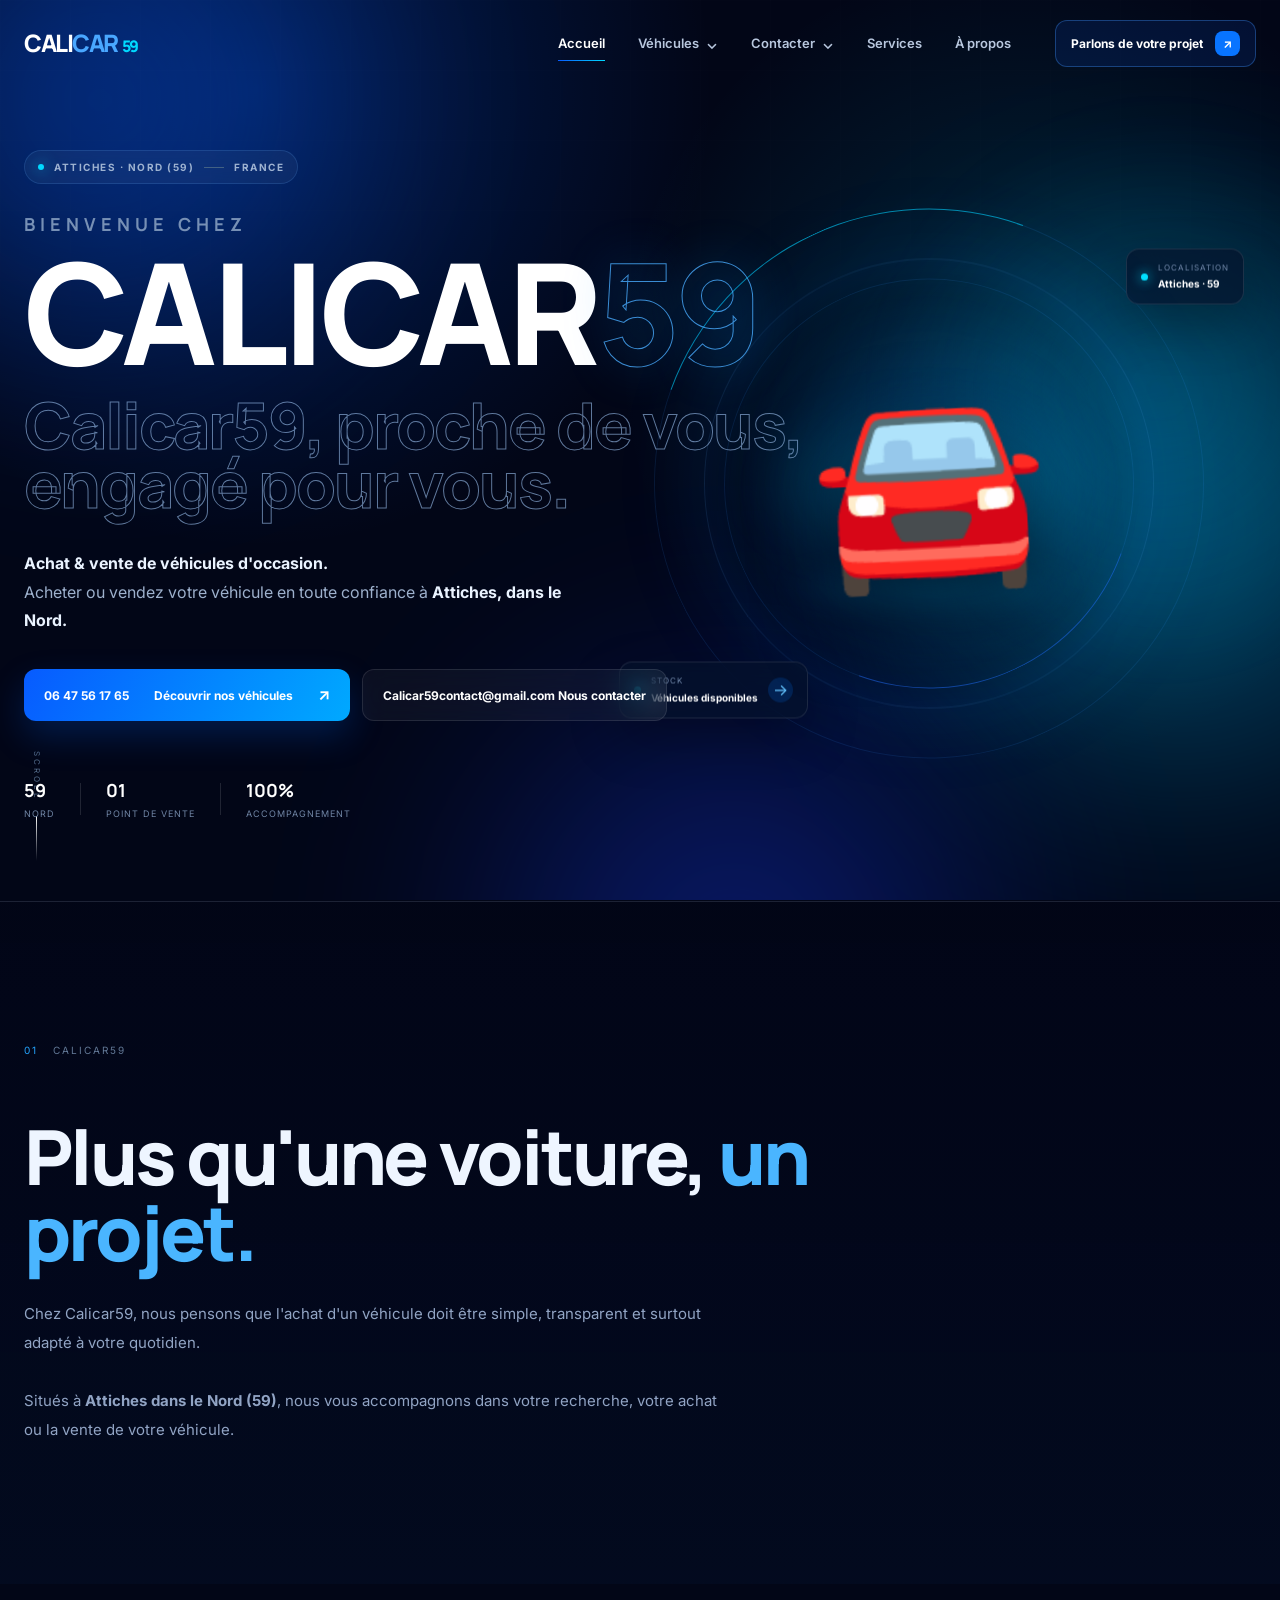
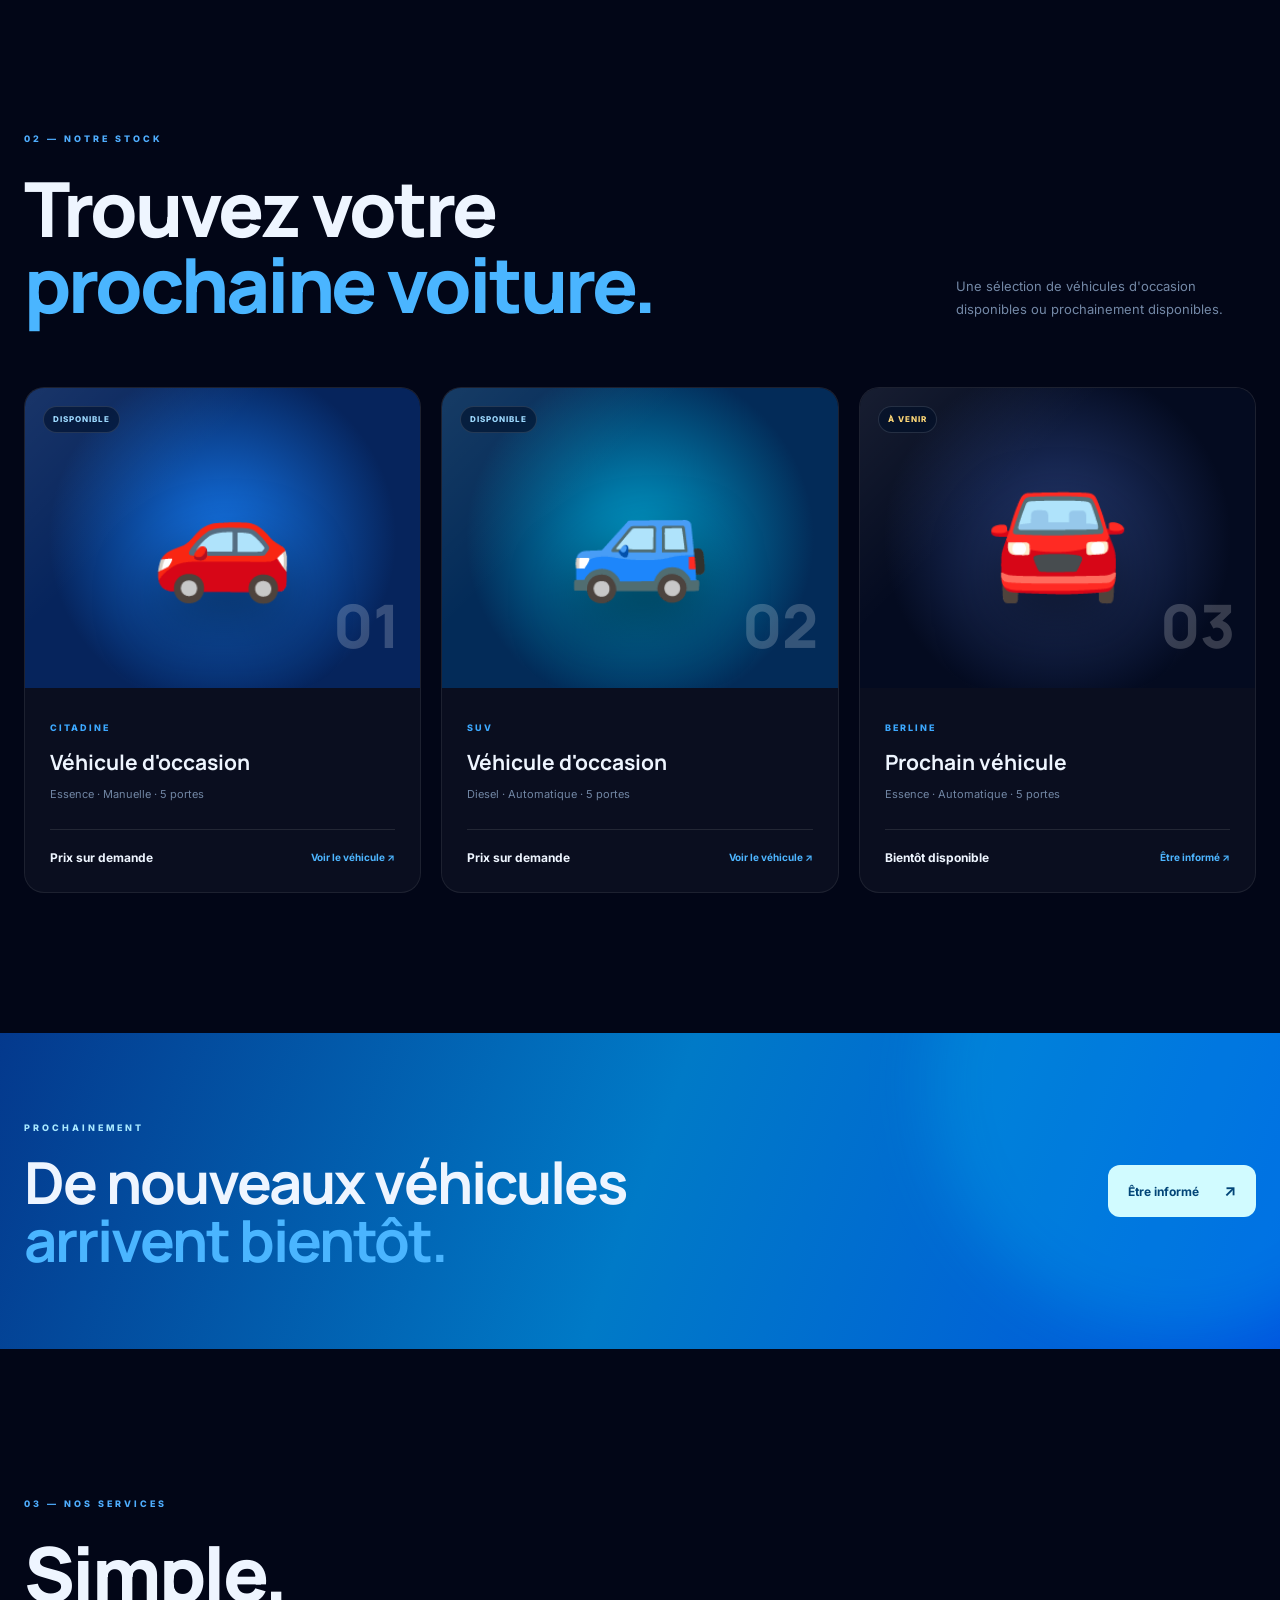
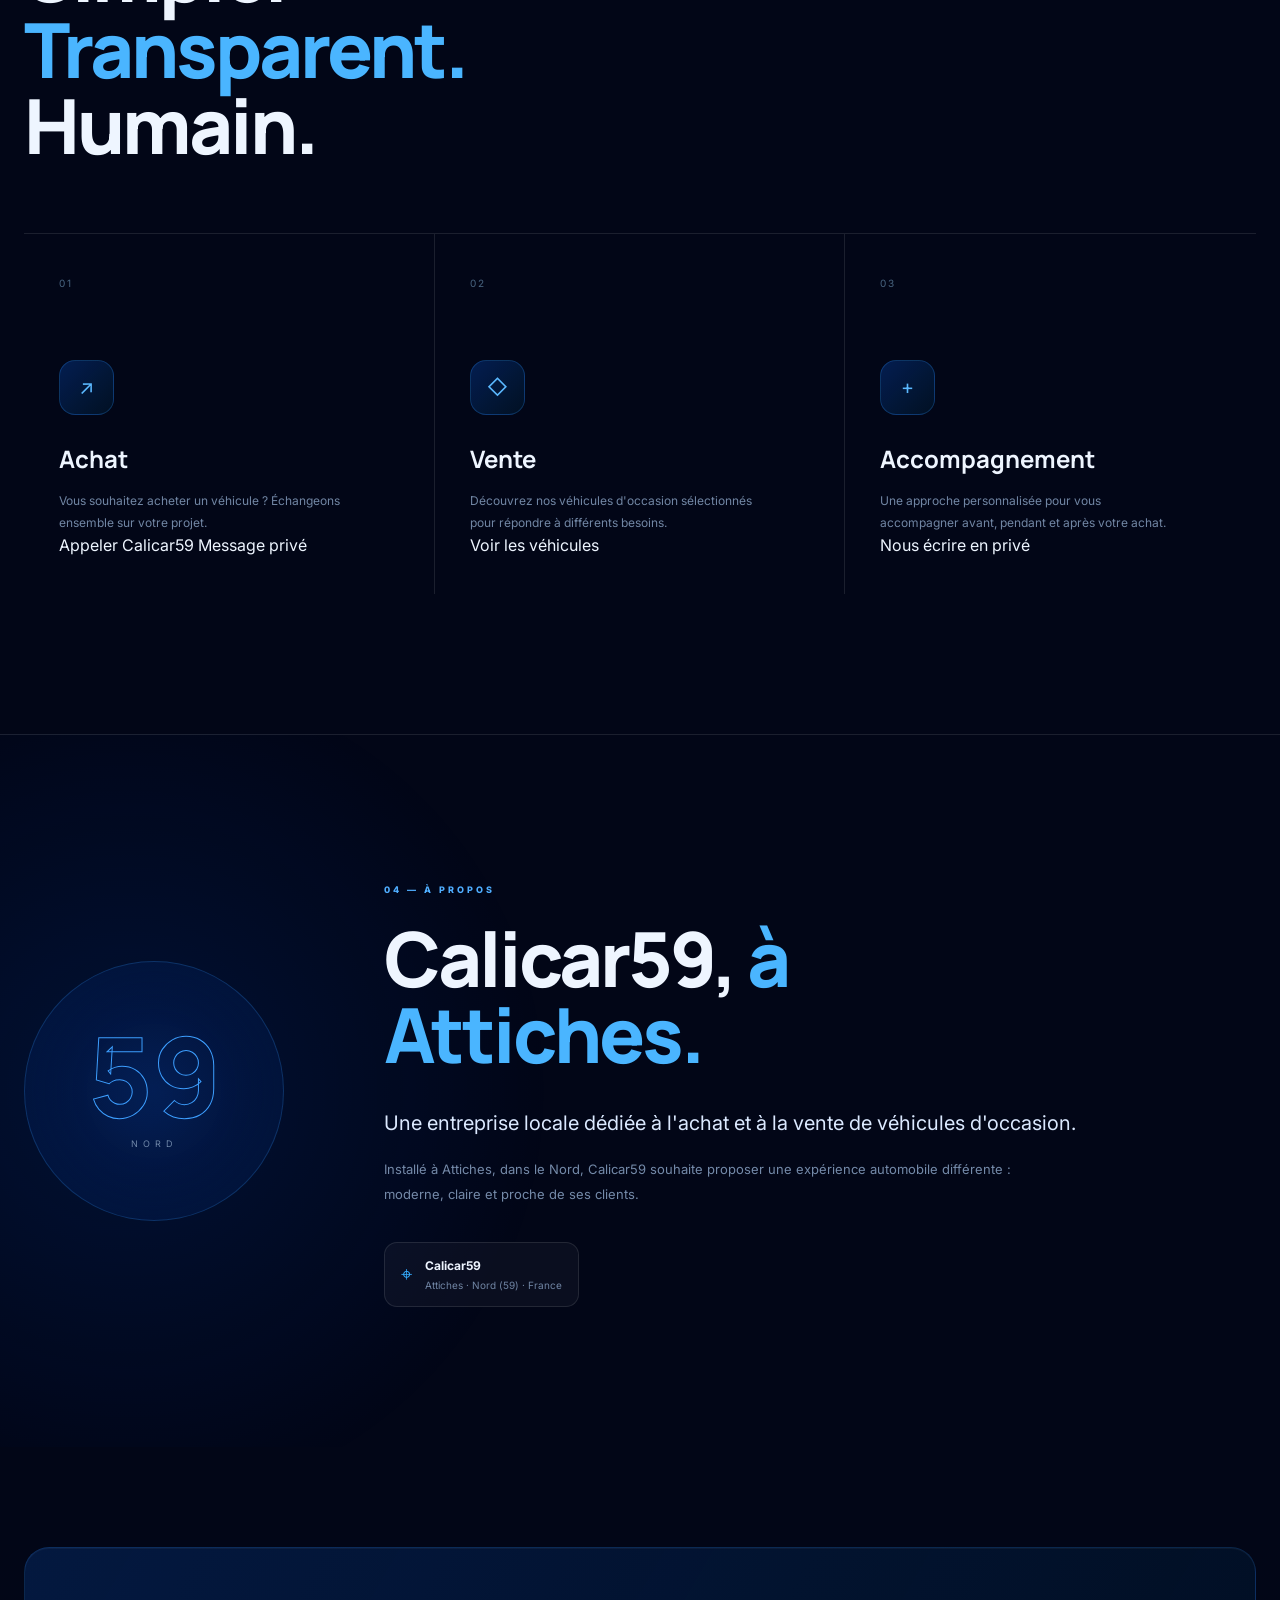
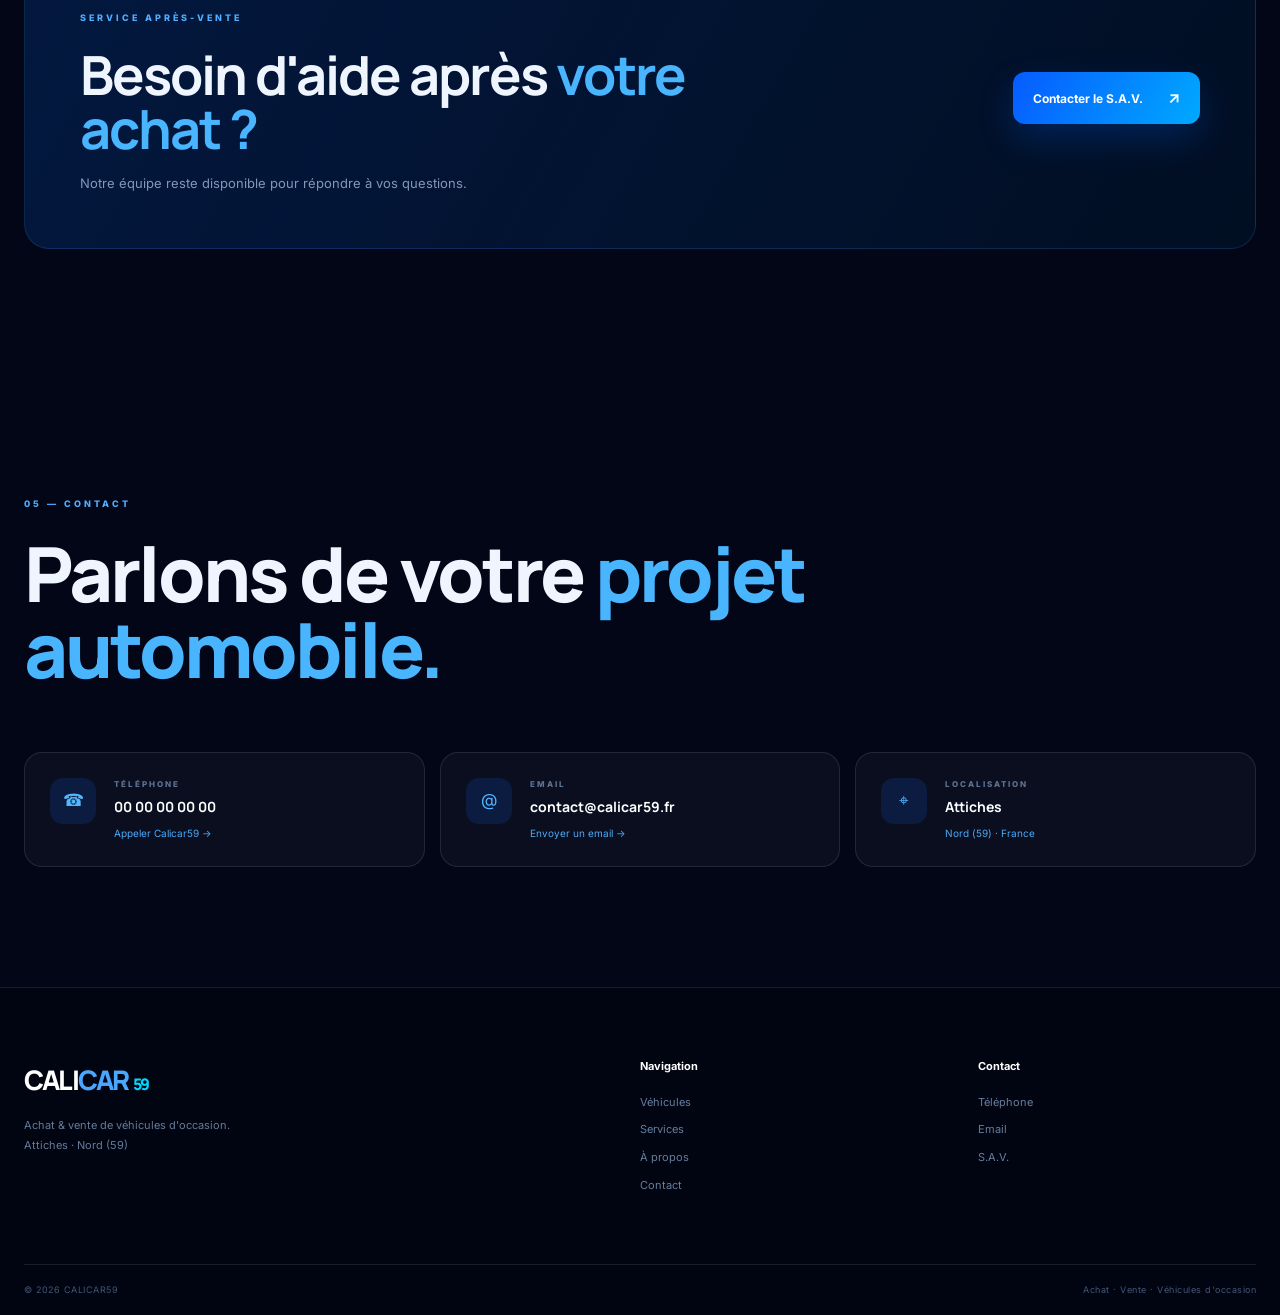
==== index.html @ 4149dd2e "Update index.html" ====
<!DOCTYPE html>
<html lang="fr">
<head>
    <meta charset="UTF-8">
    <meta name="viewport" content="width=device-width, initial-scale=1.0">

    <meta name="description"
          content="Calicar59 à Attiches dans le Nord (59) - Achat et vente de véhicules d'occasion.">

    <title>CALICAR59 — Véhicules d'occasion à Attiches</title>

    <link rel="preconnect" href="https://fonts.googleapis.com">
    <link rel="preconnect" href="https://fonts.gstatic.com" crossorigin>

    <link
        href="https://fonts.googleapis.com/css2?family=Inter:wght@400;500;600;700;800&family=Manrope:wght@500;600;700;800&display=swap"
        rel="stylesheet">

    <link rel="stylesheet" href="style.css">
</head>

<body>

    <!-- ==============================
         BACKGROUND
    =============================== -->

    <div class="background">
        <div class="mesh mesh-1"></div>
        <div class="mesh mesh-2"></div>
        <div class="mesh mesh-3"></div>
        <div class="grid-background"></div>
    </div>


    <!-- ==============================
         NAVIGATION
    =============================== -->

    <header class="navbar">

        <div class="nav-container">

            <a href="#accueil" class="brand">
                <span class="brand-cali">CALI</span><span class="brand-car">CAR</span>
                <span class="brand-59">59</span>
            </a>


            <nav class="nav-menu">

                <a href="#accueil" class="nav-link active">
                    Accueil
                </a>


                <!-- VEHICULES -->

                <div class="nav-dropdown">

                    <button class="nav-link dropdown-trigger">
                        Véhicules
                        <span class="arrow">⌄</span>
                    </button>

                    <div class="dropdown-panel">

                        <a href="#stock">
                            <span class="dropdown-icon">01</span>

                            <div>
                                <strong>Occasion</strong>
                                <small>Notre sélection actuelle</small>
                            </div>
                        </a>

                        <a href="#avenir">
                            <span class="dropdown-icon">02</span>

                            <div>
                                <strong>À venir</strong>
                                <small>Les prochains véhicules</small>
                            </div>
                        </a>

                        <a href="#stock">
                            <span class="dropdown-icon">03</span>

                            <div>
                                <strong>Disponible</strong>
                                <small>Les véhicules prêts à partir</small>
                            </div>
                        </a>

                    </div>

                </div>


                <!-- CONTACT -->

                <div class="nav-dropdown">

                    <button class="nav-link dropdown-trigger">
                        Contacter
                        <span class="arrow">⌄</span>
                    </button>

                    <div class="dropdown-panel contact-panel">

                        <a href="tel:+33000000000">
                            <span class="dropdown-icon">☎</span>

                            <div>
                                <strong>Téléphone</strong>
                                <small>Appelez-nous directement</small>
                            </div>
                        </a>

                        <a href="mailto:contact@calicar59.fr">
                            <span class="dropdown-icon">✉</span>

                            <div>
                                <strong>Mail</strong>
                                <small>Envoyez-nous un message</small>
                            </div>
                        </a>

                        <a href="#sav">
                            <span class="dropdown-icon">+</span>

                            <div>
                                <strong>S.A.V.</strong>
                                <small>Service après-vente</small>
                            </div>
                        </a>

                    </div>

                </div>


                <a href="#services" class="nav-link">
                    Services
                </a>

                <a href="#apropos" class="nav-link">
                    À propos
                </a>

            </nav>


            <a href="#contact" class="nav-cta">
                <span>Parlons de votre projet</span>
                <b>↗</b>
            </a>


            <button class="mobile-menu-button" aria-label="Menu">
                <span></span>
                <span></span>
                <span></span>
            </button>

        </div>

    </header>


    <!-- ==============================
         HERO
    =============================== -->

    <main>

        <section id="accueil" class="hero">

            <div class="hero-content">


                <div class="location-pill">

                    <span class="location-dot"></span>

                    <span>
                        ATTICHES · NORD (59)
                    </span>

                    <span class="pill-line"></span>

                    <span>
                        FRANCE
                    </span>

                </div>


                <h1>

                    <span class="title-small">
                        BIENVENUE CHEZ
                    </span>

                    <span class="title-main">
                        CALICAR<span>59</span>
                    </span>

                    <span class="title-outline">
                        Calicar59, proche de vous, engagé pour vous.
                    </span>

                </h1>


                <p class="hero-description">

                    <strong>Achat & vente de véhicules d'occasion.</strong>

                    <br>

                    Acheter ou vendez votre véhicule en toute confiance à
                 <strong>Attiches, dans le Nord.</strong>

                </p>


                <div class="hero-actions">

                    <a href="tel:+33647561765" class="button button-primary">
                             06 47 56 17 65
                        <span>
                            Découvrir nos véhicules
                        </span>

                        <b>↗</b>

                    </a>


                    <a href="mailto:Calicar59contact@gmail.com" class="button button-glass">
                              Calicar59contact@gmail.com
                        Nous contacter

                    </a>

                </div>


                <div class="hero-stats">

                    <div class="stat">
                        <strong>59</strong>
                        <span>Nord</span>
                    </div>

                    <div class="stat-separator"></div>

                    <div class="stat">
                        <strong>01</strong>
                        <span>Point de vente</span>
                    </div>

                    <div class="stat-separator"></div>

                    <div class="stat">
                        <strong>100%</strong>
                        <span>Accompagnement</span>
                    </div>

                </div>

            </div>


            <!-- CARTE 3D HERO -->

            <div class="hero-visual">

                <div class="orbit orbit-one"></div>
                <div class="orbit orbit-two"></div>


                <div class="floating-card card-top">

                    <span class="mini-dot"></span>

                    <div>
                        <small>LOCALISATION</small>
                        <strong>Attiches · 59</strong>
                    </div>

                </div>


                <div class="car-display">

                    <div class="car-light"></div>

                    <div class="car-symbol">
                        🚘
                    </div>

                    <div class="car-reflection"></div>

                </div>


                <div class="floating-card card-bottom">

                    <div class="live-indicator"></div>

                    <div>
                        <small>STOCK</small>
                        <strong>Véhicules disponibles</strong>
                    </div>

                    <span class="arrow-circle">→</span>

                </div>

            </div>


            <div class="scroll-indicator">

                <span>SCROLL</span>

                <div class="scroll-line"></div>

            </div>

        </section>


        <!-- ==============================
             INTRO
        =============================== -->

        <section class="intro-section">

            <div class="section-container">

                <div class="intro-label">
                    <span>01</span>
                    <span>CALICAR59</span>
                </div>


                <div class="intro-content">

                    <h2>
                        Plus qu'une voiture,
                        <span>un projet.</span>
                    </h2>

                    <p>
                        Chez Calicar59, nous pensons que l'achat d'un véhicule
                        doit être simple, transparent et surtout adapté à
                        votre quotidien.
                    </p>

                    <p>
                        Situés à <strong>Attiches dans le Nord (59)</strong>,
                        nous vous accompagnons dans votre recherche,
                        votre achat ou la vente de votre véhicule.
                    </p>

                </div>

            </div>

        </section>


        <!-- ==============================
             STOCK
        =============================== -->

        <section id="stock" class="stock-section">

            <div class="section-container">


                <div class="section-heading">

                    <div>

                        <span class="eyebrow">
                            02 — NOTRE STOCK
                        </span>

                        <h2>
                            Trouvez votre
                            <span>prochaine voiture.</span>
                        </h2>

                    </div>


                    <p>
                        Une sélection de véhicules d'occasion
                        disponibles ou prochainement disponibles.
                    </p>

                </div>


                <div class="stock-grid">


                    <!-- VEHICULE 1 -->

                    <article class="vehicle-card">

                        <div class="vehicle-picture picture-blue">

                            <span class="vehicle-status">
                                DISPONIBLE
                            </span>

                            <div class="fake-car">
                                🚗
                            </div>

                            <span class="vehicle-number">
                                01
                            </span>

                        </div>


                        <div class="vehicle-info">

                            <span class="vehicle-type">
                                CITADINE
                            </span>

                            <h3>
                                Véhicule d'occasion
                            </h3>

                            <p>
                                Essence · Manuelle · 5 portes
                            </p>


                            <div class="vehicle-footer">

                                <strong>
                                    Prix sur demande
                                </strong>

                                <a href="#contact">
                                    Voir le véhicule
                                    <span>↗</span>
                                </a>

                            </div>

                        </div>

                    </article>


                    <!-- VEHICULE 2 -->

                    <article class="vehicle-card featured">

                        <div class="vehicle-picture picture-cyan">

                            <span class="vehicle-status">
                                DISPONIBLE
                            </span>

                            <div class="fake-car">
                                🚙
                            </div>

                            <span class="vehicle-number">
                                02
                            </span>

                        </div>


                        <div class="vehicle-info">

                            <span class="vehicle-type">
                                SUV
                            </span>

                            <h3>
                                Véhicule d'occasion
                            </h3>

                            <p>
                                Diesel · Automatique · 5 portes
                            </p>


                            <div class="vehicle-footer">

                                <strong>
                                    Prix sur demande
                                </strong>

                                <a href="#contact">
                                    Voir le véhicule
                                    <span>↗</span>
                                </a>

                            </div>

                        </div>

                    </article>


                    <!-- VEHICULE 3 -->

                    <article class="vehicle-card">

                        <div class="vehicle-picture picture-dark">

                            <span class="vehicle-status coming">
                                À VENIR
                            </span>

                            <div class="fake-car">
                                🚘
                            </div>

                            <span class="vehicle-number">
                                03
                            </span>

                        </div>


                        <div class="vehicle-info">

                            <span class="vehicle-type">
                                BERLINE
                            </span>

                            <h3>
                                Prochain véhicule
                            </h3>

                            <p>
                                Essence · Automatique · 5 portes
                            </p>


                            <div class="vehicle-footer">

                                <strong>
                                    Bientôt disponible
                                </strong>

                                <a href="#contact">
                                    Être informé
                                    <span>↗</span>
                                </a>

                            </div>

                        </div>

                    </article>

                </div>

            </div>

        </section>


        <!-- ==============================
             BANDEAU
        =============================== -->

        <section id="avenir" class="future-section">

            <div class="future-glow"></div>

            <div class="section-container future-content">

                <div>

                    <span class="eyebrow">
                        PROCHAINEMENT
                    </span>

                    <h2>
                        De nouveaux véhicules
                        <span>arrivent bientôt.</span>
                    </h2>

                </div>

                <a href="#contact" class="button button-white">
                    Être informé
                    <b>↗</b>
                </a>

            </div>

        </section>


        <!-- ==============================
             SERVICES
        =============================== -->

        <section id="services" class="services-section">

            <div class="section-container">

                <div class="section-heading">

                    <div>

                        <span class="eyebrow">
                            03 — NOS SERVICES
                        </span>

                        <h2>
                            Simple.
                            <span>Transparent.</span>
                            Humain.
                        </h2>

                    </div>

                </div>


                <div class="services-grid">

    <article class="service">
        <span class="service-number">01</span>
        <div class="service-icon">↗</div>
        <h3>Achat</h3>
        <p>
            Vous souhaitez acheter un véhicule ?
            Échangeons ensemble sur votre projet.
        </p>

        <div class="service-actions">
            <a class="service-button" href="tel:+33647561765">
                Appeler Calicar59
            </a>
            <a class="service-button service-button-secondary"
               href="#messagerie">
                Message privé
            </a>
        </div>
    </article>

    <article class="service">
        <span class="service-number">02</span>
        <div class="service-icon">◇</div>
        <h3>Vente</h3>
        <p>
            Découvrez nos véhicules d'occasion sélectionnés
            pour répondre à différents besoins.
        </p>

        <div class="service-actions">
            <a class="service-button" href="#stock">
                Voir les véhicules
            </a>
        </div>
    </article>

    <article class="service">
        <span class="service-number">03</span>
        <div class="service-icon">+</div>
        <h3>Accompagnement</h3>
        <p>
            Une approche personnalisée pour vous accompagner
            avant, pendant et après votre achat.
        </p>

        <div class="service-actions">
            <a class="service-button" href="#messagerie">
                Nous écrire en privé
            </a>
        </div>
    </article>

</div>

            </div>

        </section>


        <!-- ==============================
             A PROPOS
        =============================== -->

        <section id="apropos" class="about-section">

            <div class="section-container about-grid">

                <div class="about-number">

                    <span>59</span>

                    <small>
                        NORD
                    </small>

                </div>


                <div class="about-content">

                    <span class="eyebrow">
                        04 — À PROPOS
                    </span>

                    <h2>
                        Calicar59,
                        <span>à Attiches.</span>
                    </h2>

                    <p class="large-text">
                        Une entreprise locale dédiée à l'achat et à la vente
                        de véhicules d'occasion.
                    </p>

                    <p>
                        Installé à Attiches, dans le Nord, Calicar59 souhaite
                        proposer une expérience automobile différente :
                        moderne, claire et proche de ses clients.
                    </p>

                    <div class="location-box">

                        <span>⌖</span>

                        <div>
                            <strong>Calicar59</strong>
                            <small>Attiches · Nord (59) · France</small>
                        </div>

                    </div>

                </div>

            </div>

        </section>


        <!-- ==============================
             SAV
        =============================== -->

        <section id="sav" class="sav-section">

            <div class="section-container sav-box">

                <div>

                    <span class="eyebrow">
                        SERVICE APRÈS-VENTE
                    </span>

                    <h2>
                        Besoin d'aide après
                        <span>votre achat ?</span>
                    </h2>

                    <p>
                        Notre équipe reste disponible pour répondre
                        à vos questions.
                    </p>

                </div>

                <a href="#contact" class="button button-primary">
                    Contacter le S.A.V.
                    <b>↗</b>
                </a>

            </div>

        </section>


        <!-- ==============================
             CONTACT
        =============================== -->

        <section id="contact" class="contact-section">

            <div class="section-container">

                <div class="contact-heading">

                    <span class="eyebrow">
                        05 — CONTACT
                    </span>

                    <h2>
                        Parlons de votre
                        <span>projet automobile.</span>
                    </h2>

                </div>


                <div class="contact-grid">


                    <a href="tel:+33000000000" class="contact-item">

                        <span class="contact-icon">
                            ☎
                        </span>

                        <div>

                            <small>
                                TÉLÉPHONE
                            </small>

                            <strong>
                                00 00 00 00 00
                            </strong>

                            <span>
                                Appeler Calicar59 →
                            </span>

                        </div>

                    </a>


                    <a href="mailto:contact@calicar59.fr" class="contact-item">

                        <span class="contact-icon">
                            @
                        </span>

                        <div>

                            <small>
                                EMAIL
                            </small>

                            <strong>
                                contact@calicar59.fr
                            </strong>

                            <span>
                                Envoyer un email →
                            </span>

                        </div>

                    </a>


                    <div class="contact-item">

                        <span class="contact-icon">
                            ⌖
                        </span>

                        <div>

                            <small>
                                LOCALISATION
                            </small>

                            <strong>
                                Attiches
                            </strong>

                            <span>
                                Nord (59) · France
                            </span>

                        </div>

                    </div>

                </div>

            </div>

        </section>

    </main>


    <!-- ==============================
         FOOTER
    =============================== -->

    <footer class="footer">

        <div class="section-container footer-top">

            <div>

                <a href="#accueil" class="brand footer-brand">
                    <span class="brand-cali">CALI</span><span class="brand-car">CAR</span>
                    <span class="brand-59">59</span>
                </a>

                <p>
                    Achat & vente de véhicules d'occasion.
                    <br>
                    Attiches · Nord (59)
                </p>

            </div>


            <div class="footer-links">

                <strong>
                    Navigation
                </strong>

                <a href="#stock">Véhicules</a>
                <a href="#services">Services</a>
                <a href="#apropos">À propos</a>
                <a href="#contact">Contact</a>

            </div>


            <div class="footer-links">

                <strong>
                    Contact
                </strong>

                <a href="tel:+33000000000">Téléphone</a>
                <a href="mailto:contact@calicar59.fr">Email</a>
                <a href="#sav">S.A.V.</a>

            </div>

        </div>


        <div class="section-container footer-bottom">

            <span>
                © 2026 CALICAR59
            </span>

            <span>
                Achat · Vente · Véhicules d'occasion
            </span>

        </div>

    </footer>


    <script>

        /* ==============================
           NAVBAR AU SCROLL
        =============================== */

        const navbar = document.querySelector(".navbar");

        window.addEventListener("scroll", () => {

            if (window.scrollY > 40) {
                navbar.classList.add("scrolled");
            } else {
                navbar.classList.remove("scrolled");
            }

        });


        /* ==============================
           APPARITION AU SCROLL
        =============================== */

        const observer = new IntersectionObserver(
            (entries) => {

                entries.forEach(entry => {

                    if (entry.isIntersecting) {
                        entry.target.classList.add("visible");
                    }

                });

            },
            {
                threshold: 0.12
            }
        );


        document
            .querySelectorAll(".vehicle-card, .service, .intro-content, .about-content, .contact-item")
            .forEach(element => {

                element.classList.add("reveal");

                observer.observe(element);

            });


        /* ==============================
           PARALLAXE SOURIS
        =============================== */

        const hero = document.querySelector(".hero");
        const carDisplay = document.querySelector(".car-display");

        hero.addEventListener("mousemove", (event) => {

            const x = (window.innerWidth / 2 - event.clientX) / 40;
            const y = (window.innerHeight / 2 - event.clientY) / 40;

            carDisplay.style.transform =
                `translate(${x}px, ${y}px) rotateX(${y / 2}deg) rotateY(${-x / 2}deg)`;

        });


        hero.addEventListener("mouseleave", () => {

            carDisplay.style.transform =
                "translate(0, 0) rotateX(0) rotateY(0)";

        });


        /* ==============================
           MENU MOBILE
        =============================== */

        const mobileButton =
            document.querySelector(".mobile-menu-button");

        const navMenu =
            document.querySelector(".nav-menu");

        mobileButton.addEventListener("click", () => {

            navMenu.classList.toggle("mobile-open");
            mobileButton.classList.toggle("open");

        });


        /* ==============================
           FERMER LE MENU MOBILE
        =============================== */

        document.querySelectorAll(".nav-link").forEach(link => {

            link.addEventListener("click", () => {

                if (window.innerWidth <= 900) {
                    navMenu.classList.remove("mobile-open");
                    mobileButton.classList.remove("open");
                }

            });

        });

    </script>

</body>
</html>
---- style.css ----
/* =========================================================
   CALICAR59 — DESIGN 2026
   Bleu nuit / bleu électrique / cyan
========================================================= */


/* =========================================================
   VARIABLES
========================================================= */

:root {

    --blue-dark: #020617;
    --blue-deep: #03112e;
    --blue: #075bff;
    --blue-light: #1683ff;
    --cyan: #00d9ff;

    --white: #ffffff;
    --white-soft: #e8f1ff;

    --text: #eef5ff;
    --text-muted: #91a4c4;

    --border: rgba(255, 255, 255, 0.10);
    --glass: rgba(255, 255, 255, 0.055);

    --radius: 24px;
    --radius-small: 14px;

    --container: 1240px;

    --transition: 0.35s cubic-bezier(.2,.8,.2,1);
}


/* =========================================================
   RESET
========================================================= */

* {
    margin: 0;
    padding: 0;
    box-sizing: border-box;
}

html {
    scroll-behavior: smooth;
}

body {

    font-family: "Inter", sans-serif;

    background: var(--blue-dark);

    color: var(--text);

    overflow-x: hidden;

    line-height: 1.6;
}

a {
    color: inherit;
    text-decoration: none;
}

button {
    font-family: inherit;
}


/* =========================================================
   BACKGROUND
========================================================= */

.background {

    position: fixed;

    inset: 0;

    z-index: -10;

    overflow: hidden;

    background:

        radial-gradient(
            circle at 20% 10%,
            rgba(0, 94, 255, 0.25),
            transparent 35%
        ),

        radial-gradient(
            circle at 80% 40%,
            rgba(0, 217, 255, 0.14),
            transparent 35%
        ),

        #020617;
}


.mesh {

    position: absolute;

    width: 700px;
    height: 700px;

    border-radius: 50%;

    filter: blur(100px);

    opacity: 0.45;

    animation:
        meshMove 15s infinite alternate ease-in-out;
}


.mesh-1 {

    top: -250px;
    left: -250px;

    background:
        radial-gradient(
            circle,
            #075bff 0%,
            transparent 70%
        );
}


.mesh-2 {

    right: -250px;
    top: 20%;

    background:
        radial-gradient(
            circle,
            #00bfff 0%,
            transparent 70%
        );

    animation-delay: -5s;
}


.mesh-3 {

    bottom: -400px;
    left: 30%;

    background:
        radial-gradient(
            circle,
            #153eff 0%,
            transparent 70%
        );

    animation-delay: -9s;
}


@keyframes meshMove {

    0% {
        transform: translate(0, 0) scale(1);
    }

    50% {
        transform: translate(120px, -80px) scale(1.15);
    }

    100% {
        transform: translate(-80px, 100px) scale(.95);
    }
}


.grid-background {

    position: absolute;

    inset: 0;

    opacity: .17;

    background-image:

        linear-gradient(
            rgba(255,255,255,.04) 1px,
            transparent 1px
        ),

        linear-gradient(
            90deg,
            rgba(255,255,255,.04) 1px,
            transparent 1px
        );

    background-size: 70px 70px;

    mask-image:
        linear-gradient(
            to bottom,
            black,
            transparent 80%
        );
}


/* =========================================================
   CONTAINER
========================================================= */

.section-container,
.nav-container {

    width: min(
        calc(100% - 48px),
        var(--container)
    );

    margin: auto;
}


/* =========================================================
   NAVBAR
========================================================= */

.navbar {

    position: fixed;

    top: 0;
    left: 0;

    width: 100%;

    z-index: 1000;

    padding: 20px 0;

    transition: var(--transition);
}


.navbar.scrolled {

    padding: 12px 0;

    background: rgba(2, 6, 23, .75);

    backdrop-filter: blur(25px);

    border-bottom: 1px solid var(--border);
}


.nav-container {

    display: flex;

    align-items: center;

    justify-content: space-between;

    gap: 30px;
}


/* LOGO */

.brand {

    display: flex;

    align-items: baseline;

    font-family: "Manrope", sans-serif;

    font-size: 24px;

    font-weight: 800;

    letter-spacing: -1.5px;

    white-space: nowrap;
}


.brand-cali {
    color: white;
}

.brand-car {
    color: #49a7ff;
}

.brand-59 {

    margin-left: 4px;

    color: var(--cyan);

    font-size: 16px;
}


/* NAV */

.nav-menu {

    display: flex;

    align-items: center;

    gap: 5px;

    margin-left: auto;
}


.nav-link {

    position: relative;

    display: flex;

    align-items: center;

    gap: 7px;

    padding: 10px 14px;

    border: 0;

    background: transparent;

    color: #b8c7de;

    font-size: 13px;

    font-weight: 600;

    cursor: pointer;

    transition: var(--transition);
}


.nav-link:hover,
.nav-link.active {

    color: white;
}


.nav-link::after {

    content: "";

    position: absolute;

    left: 14px;
    right: 14px;

    bottom: 3px;

    height: 1px;

    background: linear-gradient(
        90deg,
        var(--blue),
        var(--cyan)
    );

    transform: scaleX(0);

    transform-origin: left;

    transition: var(--transition);
}


.nav-link:hover::after,
.nav-link.active::after {

    transform: scaleX(1);
}


.arrow {

    font-size: 15px;

    transition: transform var(--transition);
}


.nav-dropdown:hover .arrow {
    transform: rotate(180deg);
}


/* =========================================================
   DROPDOWN
========================================================= */

.nav-dropdown {

    position: relative;
}


.dropdown-panel {

    position: absolute;

    top: calc(100% + 18px);

    left: 0;

    width: 280px;

    padding: 10px;

    border: 1px solid var(--border);

    border-radius: 18px;

    background:
        linear-gradient(
            145deg,
            rgba(12, 35, 77, .95),
            rgba(2, 10, 27, .97)
        );

    box-shadow:
        0 25px 70px rgba(0,0,0,.45),
        inset 0 1px rgba(255,255,255,.06);

    backdrop-filter: blur(25px);

    opacity: 0;

    visibility: hidden;

    transform:
        translateY(10px)
        scale(.97);

    transform-origin: top left;

    transition: var(--transition);
}


.nav-dropdown:hover .dropdown-panel {

    opacity: 1;

    visibility: visible;

    transform:
        translateY(0)
        scale(1);
}


.dropdown-panel::before {

    content: "";

    position: absolute;

    top: -5px;
    left: 25px;

    width: 10px;
    height: 10px;

    background: #0b234d;

    border-left: 1px solid var(--border);
    border-top: 1px solid var(--border);

    transform: rotate(45deg);
}


.dropdown-panel a {

    display: flex;

    align-items: center;

    gap: 13px;

    padding: 13px;

    border-radius: 12px;

    transition: var(--transition);
}


.dropdown-panel a:hover {

    background: rgba(30, 116, 255, .12);

    transform: translateX(5px);
}


.dropdown-icon {

    display: grid;

    place-items: center;

    width: 38px;
    height: 38px;

    border-radius: 11px;

    background:
        linear-gradient(
            135deg,
            rgba(30,120,255,.22),
            rgba(0,217,255,.08)
        );

    color: #61b2ff;

    font-size: 11px;

    font-weight: 700;
}


.dropdown-panel strong {

    display: block;

    font-size: 13px;
}


.dropdown-panel small {

    display: block;

    margin-top: 2px;

    color: var(--text-muted);

    font-size: 11px;
}


/* =========================================================
   NAV CTA
========================================================= */

.nav-cta {

    display: flex;

    align-items: center;

    gap: 12px;

    padding: 10px 15px;

    border: 1px solid rgba(65,150,255,.35);

    border-radius: 12px;

    background:
        rgba(18,92,255,.12);

    color: white;

    font-size: 12px;

    font-weight: 700;

    transition: var(--transition);
}


.nav-cta b {

    display: grid;

    place-items: center;

    width: 25px;
    height: 25px;

    border-radius: 8px;

    background: #0874ff;
}


.nav-cta:hover {

    border-color: var(--cyan);

    transform: translateY(-2px);

    box-shadow:
        0 10px 30px rgba(0,105,255,.25);
}


/* =========================================================
   HERO
========================================================= */

.hero {

    position: relative;

    min-height: 100vh;

    display: flex;

    align-items: center;

    padding:
        150px 0
        80px;

    overflow: hidden;
}


.hero::before {

    content: "";

    position: absolute;

    width: 600px;
    height: 600px;

    right: -180px;
    top: 10%;

    border-radius: 50%;

    background:
        radial-gradient(
            circle,
            rgba(0, 198, 255, .13),
            transparent 65%
        );

    filter: blur(30px);
}


.hero-content {

    width: min(
        calc(100% - 48px),
        var(--container)
    );

    margin: auto;

    position: relative;

    z-index: 2;
}


.location-pill {

    display: inline-flex;

    align-items: center;

    gap: 10px;

    padding: 8px 13px;

    border: 1px solid rgba(100,180,255,.17);

    border-radius: 100px;

    background: rgba(255,255,255,.045);

    backdrop-filter: blur(15px);

    color: #9eb3d1;

    font-size: 10px;

    font-weight: 700;

    letter-spacing: 1.5px;
}


.location-dot {

    width: 6px;
    height: 6px;

    border-radius: 50%;

    background: #00d9ff;

    box-shadow:
        0 0 15px #00d9ff;
}


.pill-line {

    width: 20px;
    height: 1px;

    background: #426184;
}


.hero h1 {

    margin-top: 32px;

    max-width: 850px;

    font-family: "Manrope", sans-serif;

    line-height: .93;

    letter-spacing: -5px;
}


.title-small {

    display: block;

    margin-bottom: 13px;

    color: #7790b5;

    font-size: clamp(13px, 2vw, 18px);

    font-weight: 700;

    letter-spacing: 5px;
}


.title-main {

    display: block;

    color: white;

    font-size: clamp(70px, 11vw, 145px);

    font-weight: 800;
}


.title-main span {

    color: transparent;

    -webkit-text-stroke:
        1px rgba(72,173,255,.8);

    text-shadow:
        0 0 50px rgba(0,143,255,.2);
}


.title-outline {

    display: block;

    margin-top: 18px;

    color: transparent;

    -webkit-text-stroke:
        1px rgba(146,181,226,.65);

    font-size: clamp(28px, 5vw, 65px);

    font-weight: 800;

    letter-spacing: -2px;
}


.hero-description {

    max-width: 580px;

    margin-top: 35px;

    color: #9db0cc;

    font-size: 16px;

    line-height: 1.8;
}


.hero-description strong {
    color: #eaf3ff;
}


.hero-actions {

    display: flex;

    gap: 12px;

    margin-top: 34px;
}


/* BUTTONS */

.button {

    display: inline-flex;

    align-items: center;

    justify-content: center;

    gap: 25px;

    min-height: 52px;

    padding: 0 20px;

    border-radius: 12px;

    font-size: 12px;

    font-weight: 700;

    transition: var(--transition);
}


.button b {

    font-size: 16px;
}


.button-primary {

    color: white;

    background:
        linear-gradient(
            120deg,
            #075bff,
            #00a9ff
        );

    box-shadow:
        0 15px 35px rgba(0,100,255,.22);
}


.button-primary:hover {

    transform: translateY(-3px);

    box-shadow:
        0 20px 45px rgba(0,130,255,.35);
}


.button-glass {

    border: 1px solid var(--border);

    background: rgba(255,255,255,.045);

    color: white;

    backdrop-filter: blur(15px);
}


.button-glass:hover {

    background: rgba(255,255,255,.09);

    transform: translateY(-3px);
}


.button-white {

    background: white;

    color: #03215a;
}


.button-white:hover {

    transform: translateY(-3px);

    box-shadow:
        0 15px 40px rgba(255,255,255,.15);
}


/* =========================================================
   HERO STATS
========================================================= */

.hero-stats {

    display: flex;

    align-items: center;

    gap: 25px;

    margin-top: 55px;
}


.stat {

    display: flex;

    flex-direction: column;
}


.stat strong {

    color: white;

    font-family: "Manrope";

    font-size: 18px;
}


.stat span {

    margin-top: 2px;

    color: #7085a5;

    font-size: 9px;

    text-transform: uppercase;

    letter-spacing: 1px;
}


.stat-separator {

    width: 1px;

    height: 32px;

    background: rgba(255,255,255,.12);
}


/* =========================================================
   HERO VISUAL
========================================================= */

.hero-visual {

    position: absolute;

    width: 650px;
    height: 650px;

    right: 2%;

    top: 50%;

    transform: translateY(-45%);

    pointer-events: none;
}


.car-display {

    position: absolute;

    inset: 100px;

    display: grid;

    place-items: center;

    border-radius: 50%;

    background:
        radial-gradient(
            circle,
            rgba(25,126,255,.24),
            rgba(4,18,47,.05) 60%,
            transparent 70%
        );

    border:
        1px solid rgba(71,158,255,.16);

    box-shadow:
        inset 0 0 80px rgba(0,100,255,.10),
        0 0 100px rgba(0,106,255,.10);

    transition:
        transform .2s ease-out;
}


.car-light {

    position: absolute;

    width: 380px;
    height: 150px;

    border-radius: 50%;

    background:
        radial-gradient(
            ellipse,
            rgba(0,210,255,.35),
            transparent 65%
        );

    filter: blur(30px);
}


.car-symbol {

    position: relative;

    font-size: 190px;

    filter:
        drop-shadow(
            0 25px 40px
            rgba(0,0,0,.55)
        );

    transform:
        rotate(-3deg);

    z-index: 2;
}


.car-reflection {

    position: absolute;

    bottom: 100px;

    width: 300px;
    height: 40px;

    border-radius: 50%;

    background:
        radial-gradient(
            ellipse,
            rgba(0,190,255,.35),
            transparent 70%
        );

    filter: blur(15px);
}


.orbit {

    position: absolute;

    inset: 50px;

    border: 1px solid rgba(62,153,255,.12);

    border-radius: 50%;

    transform: rotate(-25deg);
}


.orbit-one {

    border-top-color: rgba(0,210,255,.6);

    animation:
        orbit 12s linear infinite;
}


.orbit-two {

    inset: 120px;

    border-bottom-color: rgba(36,113,255,.5);

    animation:
        orbit 18s linear infinite reverse;
}


@keyframes orbit {

    to {
        transform: rotate(335deg);
    }
}


.floating-card {

    position: absolute;

    display: flex;

    align-items: center;

    gap: 10px;

    padding: 12px 14px;

    border:
        1px solid rgba(255,255,255,.1);

    border-radius: 13px;

    background:
        rgba(5,18,43,.68);

    backdrop-filter: blur(20px);

    box-shadow:
        0 20px 50px rgba(0,0,0,.25);
}


.card-top {

    top: 90px;
    right: 10px;

    animation:
        float 5s ease-in-out infinite;
}


.card-bottom {

    bottom: 90px;
    left: 15px;

    animation:
        float 6s ease-in-out infinite reverse;
}


@keyframes float {

    0%,100% {
        transform: translateY(0);
    }

    50% {
        transform: translateY(-12px);
    }
}


.mini-dot,
.live-indicator {

    width: 7px;
    height: 7px;

    border-radius: 50%;

    background: #00e0ff;

    box-shadow:
        0 0 12px #00e0ff;
}


.floating-card small {

    display: block;

    color: #7188a9;

    font-size: 8px;

    letter-spacing: 1px;
}


.floating-card strong {

    display: block;

    margin-top: 2px;

    color: white;

    font-size: 10px;
}


.arrow-circle {

    display: grid;

    place-items: center;

    width: 25px;
    height: 25px;

    border-radius: 50%;

    background: rgba(0,120,255,.18);

    color: #63c4ff;
}


/* =========================================================
   SCROLL
========================================================= */

.scroll-indicator {

    position: absolute;

    left: 30px;
    bottom: 40px;

    display: flex;

    align-items: center;

    gap: 15px;

    color: #526987;

    font-size: 8px;

    letter-spacing: 3px;

    writing-mode: vertical-rl;
}


.scroll-line {

    width: 1px;
    height: 45px;

    background:
        linear-gradient(
            white,
            transparent
        );
}


/* =========================================================
   SECTIONS
========================================================= */

section {
    position: relative;
}


.intro-section,
.stock-section,
.services-section,
.about-section,
.contact-section {

    padding: 140px 0;
}


.eyebrow {

    color: #4faeff;

    font-size: 9px;

    font-weight: 800;

    letter-spacing: 3px;
}


/* =========================================================
   INTRO
========================================================= */

.intro-section {

    border-top: 1px solid var(--border);

    background:
        linear-gradient(
            180deg,
            rgba(2,6,23,.4),
            rgba(5,20,50,.3)
        );
}


.intro-label {

    display: flex;

    align-items: center;

    gap: 15px;

    margin-bottom: 60px;

    color: #637997;

    font-size: 10px;

    letter-spacing: 2px;
}


.intro-label span:first-child {

    color: #25a5ff;
}


.intro-content {

    max-width: 900px;
}


.intro-content h2,
.section-heading h2,
.about-content h2,
.contact-heading h2 {

    font-family: "Manrope";

    font-size: clamp(42px, 6vw, 76px);

    line-height: 1;

    letter-spacing: -3px;

    font-weight: 800;
}


.intro-content h2 span,
.section-heading h2 span,
.about-content h2 span,
.contact-heading h2 span,
.future-content h2 span,
.sav-box h2 span {

    color: #4ab5ff;
}


.intro-content p {

    max-width: 700px;

    margin-top: 30px;

    color: var(--text-muted);

    font-size: 15px;

    line-height: 1.9;
}


/* =========================================================
   STOCK
========================================================= */

.section-heading {

    display: flex;

    align-items: flex-end;

    justify-content: space-between;

    gap: 50px;

    margin-bottom: 65px;
}


.section-heading h2 {

    max-width: 700px;

    margin-top: 20px;
}


.section-heading > p {

    max-width: 300px;

    color: #7388a6;

    font-size: 13px;

    line-height: 1.8;
}


.stock-grid {

    display: grid;

    grid-template-columns:
        repeat(3, 1fr);

    gap: 20px;
}


.vehicle-card {

    overflow: hidden;

    border:
        1px solid rgba(255,255,255,.08);

    border-radius: 20px;

    background:
        rgba(255,255,255,.035);

    transition:
        transform .45s cubic-bezier(.2,.8,.2,1),
        border-color .3s,
        box-shadow .3s;
}


.vehicle-card:hover {

    transform: translateY(-10px);

    border-color:
        rgba(45,160,255,.35);

    box-shadow:
        0 30px 70px rgba(0,50,120,.25);
}


.vehicle-picture {

    position: relative;

    height: 300px;

    display: grid;

    place-items: center;

    overflow: hidden;
}


.picture-blue {

    background:
        radial-gradient(
            circle at 50% 50%,
            #1475e8,
            #06245c 70%
        );
}


.picture-cyan {

    background:
        radial-gradient(
            circle at 50% 50%,
            #009ac9,
            #032b58 70%
        );
}


.picture-dark {

    background:
        radial-gradient(
            circle at 50% 50%,
            #263c76,
            #040b20 70%
        );
}


.vehicle-picture::after {

    content: "";

    position: absolute;

    inset: 0;

    background:
        linear-gradient(
            135deg,
            rgba(255,255,255,.08),
            transparent 35%
        );
}


.vehicle-status {

    position: absolute;

    top: 18px;
    left: 18px;

    z-index: 2;

    padding: 6px 9px;

    border-radius: 100px;

    background:
        rgba(0,15,40,.6);

    border:
        1px solid rgba(255,255,255,.12);

    color: #9edaff;

    font-size: 8px;

    font-weight: 800;

    letter-spacing: 1px;
}


.vehicle-status.coming {

    color: #ffd978;
}


.fake-car {

    position: relative;

    z-index: 2;

    font-size: 115px;

    filter:
        drop-shadow(
            0 25px 30px
            rgba(0,0,0,.5)
        );

    transition: transform .5s ease;
}


.vehicle-card:hover .fake-car {

    transform:
        scale(1.08)
        translateY(-5px);
}


.vehicle-number {

    position: absolute;

    right: 20px;
    bottom: 15px;

    color: rgba(255,255,255,.2);

    font-family: "Manrope";

    font-size: 60px;

    font-weight: 800;
}


.vehicle-info {

    padding: 25px;
}


.vehicle-type {

    color: #3ca8ff;

    font-size: 9px;

    font-weight: 800;

    letter-spacing: 2px;
}


.vehicle-info h3 {

    margin-top: 8px;

    font-family: "Manrope";

    font-size: 21px;
}


.vehicle-info p {

    margin-top: 6px;

    color: #7186a4;

    font-size: 11px;
}


.vehicle-footer {

    display: flex;

    align-items: center;

    justify-content: space-between;

    gap: 10px;

    margin-top: 25px;

    padding-top: 18px;

    border-top: 1px solid var(--border);
}


.vehicle-footer strong {

    font-size: 12px;
}


.vehicle-footer a {

    color: #4db5ff;

    font-size: 10px;

    font-weight: 700;

    transition: var(--transition);
}


.vehicle-footer a:hover {
    color: white;
}


/* =========================================================
   FUTURE
========================================================= */

.future-section {

    overflow: hidden;

    padding: 80px 0;

    background:
        linear-gradient(
            110deg,
            #04398d,
            #007ac7,
            #0056df
        );
}


.future-section::before {

    content: "";

    position: absolute;

    width: 500px;
    height: 500px;

    right: -150px;
    top: -200px;

    border-radius: 50%;

    background:
        rgba(0,229,255,.18);

    filter: blur(30px);
}


.future-content {

    display: flex;

    align-items: center;

    justify-content: space-between;

    gap: 40px;
}


.future-content h2 {

    max-width: 750px;

    margin-top: 15px;

    font-family: "Manrope";

    font-size: clamp(32px, 5vw, 58px);

    line-height: 1;

    letter-spacing: -2px;
}


.future-content .eyebrow {
    color: #a9e9ff;
}


/* =========================================================
   SERVICES
========================================================= */

.services-grid {

    display: grid;

    grid-template-columns:
        repeat(3, 1fr);

    margin-top: 70px;

    border-top: 1px solid var(--border);
}


.service {

    position: relative;

    min-height: 330px;

    padding: 35px;

    border-right: 1px solid var(--border);

    transition: var(--transition);
}


.service:last-child {
    border-right: 0;
}


.service:hover {

    background:
        linear-gradient(
            180deg,
            rgba(10,105,255,.08),
            transparent
        );
}


.service-number {

    color: #496581;

    font-size: 10px;

    letter-spacing: 2px;
}


.service-icon {

    display: grid;

    place-items: center;

    width: 55px;
    height: 55px;

    margin-top: 65px;

    border:
        1px solid rgba(47,153,255,.25);

    border-radius: 16px;

    background:
        linear-gradient(
            135deg,
            rgba(10,102,255,.25),
            rgba(0,217,255,.05)
        );

    color: #5bb9ff;

    font-size: 20px;

    transition: var(--transition);
}


.service:hover .service-icon {

    transform:
        rotate(-8deg)
        scale(1.08);

    box-shadow:
        0 10px 30px rgba(0,125,255,.18);
}


.service h3 {

    margin-top: 25px;

    font-family: "Manrope";

    font-size: 24px;
}


.service p {

    max-width: 300px;

    margin-top: 12px;

    color: #7186a4;

    font-size: 12px;

    line-height: 1.8;
}


/* =========================================================
   ABOUT
========================================================= */

.about-section {

    border-top: 1px solid var(--border);

    background:
        radial-gradient(
            circle at 10% 50%,
            rgba(0,95,255,.13),
            transparent 35%
        );
}


.about-grid {

    display: grid;

    grid-template-columns: 280px 1fr;

    gap: 80px;

    align-items: center;
}


.about-number {

    display: flex;

    flex-direction: column;

    align-items: center;

    justify-content: center;

    width: 260px;
    height: 260px;

    border-radius: 50%;

    border:
        1px solid rgba(44,146,255,.25);

    background:
        radial-gradient(
            circle,
            rgba(12,100,255,.17),
            rgba(4,16,39,.1)
        );

    box-shadow:
        inset 0 0 70px rgba(0,110,255,.08);
}


.about-number span {

    font-family: "Manrope";

    font-size: 110px;

    line-height: .8;

    font-weight: 800;

    color: transparent;

    -webkit-text-stroke:
        1px #3d9fff;
}


.about-number small {

    margin-top: 18px;

    color: #6f87a8;

    font-size: 9px;

    letter-spacing: 5px;
}


.about-content h2 {

    max-width: 700px;

    margin-top: 20px;
}


.large-text {

    max-width: 700px;

    margin-top: 35px;

    color: #dbe9ff;

    font-size: 20px;

    line-height: 1.6;
}


.about-content > p:not(.large-text) {

    max-width: 650px;

    margin-top: 18px;

    color: #748aa9;

    font-size: 13px;

    line-height: 1.9;
}


.location-box {

    display: inline-flex;

    align-items: center;

    gap: 13px;

    margin-top: 35px;

    padding: 13px 16px;

    border:
        1px solid var(--border);

    border-radius: 13px;

    background:
        rgba(255,255,255,.035);
}


.location-box > span {

    color: #35adff;

    font-size: 20px;
}


.location-box strong {

    display: block;

    font-size: 12px;
}


.location-box small {

    display: block;

    margin-top: 2px;

    color: #7186a5;

    font-size: 10px;
}


/* =========================================================
   SAV
========================================================= */

.sav-section {

    padding: 100px 0;
}


.sav-box {

    display: flex;

    align-items: center;

    justify-content: space-between;

    gap: 40px;

    padding: 55px;

    border:
        1px solid rgba(51,149,255,.18);

    border-radius: 25px;

    background:
        linear-gradient(
            120deg,
            rgba(8,73,170,.28),
            rgba(0,178,255,.05)
        );

    box-shadow:
        inset 0 1px rgba(255,255,255,.04);
}


.sav-box h2 {

    margin-top: 18px;

    max-width: 700px;

    font-family: "Manrope";

    font-size: clamp(32px, 5vw, 54px);

    line-height: 1;

    letter-spacing: -2px;
}


.sav-box p {

    margin-top: 18px;

    color: #8298b7;

    font-size: 13px;
}


/* =========================================================
   CONTACT
========================================================= */

.contact-section {

    padding-bottom: 120px;
}


.contact-heading {

    max-width: 850px;

    margin-bottom: 65px;
}


.contact-heading h2 {

    margin-top: 20px;
}


.contact-grid {

    display: grid;

    grid-template-columns:
        repeat(3, 1fr);

    gap: 15px;
}


.contact-item {

    display: flex;

    align-items: flex-start;

    gap: 18px;

    padding: 25px;

    border:
        1px solid var(--border);

    border-radius: 18px;

    background:
        rgba(255,255,255,.035);

    transition: var(--transition);
}


.contact-item:hover {

    transform: translateY(-6px);

    border-color:
        rgba(55,157,255,.35);

    background:
        rgba(10,90,190,.08);
}


.contact-icon {

    display: grid;

    place-items: center;

    width: 46px;
    height: 46px;

    flex-shrink: 0;

    border-radius: 13px;

    background:
        rgba(15,108,255,.15);

    color: #53b7ff;

    font-size: 17px;
}


.contact-item small {

    display: block;

    color: #5d7392;

    font-size: 8px;

    letter-spacing: 2px;

    font-weight: 800;
}


.contact-item strong {

    display: block;

    margin-top: 5px;

    color: white;

    font-family: "Manrope";

    font-size: 14px;
}


.contact-item div > span {

    display: block;

    margin-top: 7px;

    color: #4aabf9;

    font-size: 10px;
}


/* =========================================================
   FOOTER
========================================================= */

.footer {

    border-top: 1px solid var(--border);

    background:
        rgba(0,0,0,.25);
}


.footer-top {

    display: grid;

    grid-template-columns:
        2fr 1fr 1fr;

    gap: 60px;

    padding:
        70px 0;
}


.footer-brand {

    font-size: 27px;
}


.footer-top > div:first-child p {

    margin-top: 15px;

    color: #647b9a;

    font-size: 11px;

    line-height: 1.8;
}


.footer-links {

    display: flex;

    flex-direction: column;

    gap: 10px;
}


.footer-links strong {

    margin-bottom: 8px;

    color: white;

    font-size: 11px;
}


.footer-links a {

    color: #667e9e;

    font-size: 11px;

    transition: var(--transition);
}


.footer-links a:hover {

    color: #5dbaff;

    transform: translateX(4px);
}


.footer-bottom {

    display: flex;

    align-items: center;

    justify-content: space-between;

    padding:
        18px 0;

    border-top: 1px solid var(--border);

    color: #425775;

    font-size: 9px;

    letter-spacing: .5px;
}


/* =========================================================
   ANIMATIONS SCROLL
========================================================= */

.reveal {

    opacity: 0;

    transform: translateY(30px);

    transition:
        opacity .8s ease,
        transform .8s cubic-bezier(.2,.8,.2,1);
}


.reveal.visible {

    opacity: 1;

    transform: translateY(0);
}


/* =========================================================
   MOBILE MENU
========================================================= */

.mobile-menu-button {

    display: none;

    width: 42px;
    height: 42px;

    border:
        1px solid var(--border);

    border-radius: 11px;

    background:
        rgba(255,255,255,.05);

    cursor: pointer;
}


.mobile-menu-button span {

    display: block;

    width: 18px;
    height: 1px;

    margin: 4px auto;

    background: white;

    transition: var(--transition);
}


.mobile-menu-button.open span:nth-child(1) {
    transform: translateY(5px) rotate(45deg);
}

.mobile-menu-button.open span:nth-child(2) {
    opacity: 0;
}

.mobile-menu-button.open span:nth-child(3) {
    transform: translateY(-5px) rotate(-45deg);
}


/* =========================================================
   RESPONSIVE
========================================================= */

@media (max-width: 1100px) {

    .hero-visual {

        right: -180px;

        opacity: .55;
    }

    .hero-content {
        position: relative;
        z-index: 3;
    }

    .nav-cta {
        display: none;
    }

}


@media (max-width: 900px) {

    .nav-menu {

        position: absolute;

        top: 75px;

        left: 24px;
        right: 24px;

        display: none;

        flex-direction: column;

        align-items: stretch;

        padding: 15px;

        border:
            1px solid var(--border);

        border-radius: 18px;

        background:
            rgba(3,13,32,.95);

        backdrop-filter: blur(25px);
    }


    .nav-menu.mobile-open {
        display: flex;
    }


    .nav-link {

        padding: 14px;

        width: 100%;
    }


    .nav-dropdown {

        width: 100%;
    }


    .dropdown-panel {

        position: static;

        width: 100%;

        display: none;

        margin-top: 5px;

        opacity: 1;

        visibility: visible;

        transform: none;
    }


    .nav-dropdown:hover .dropdown-panel {
        display: block;
    }


    .dropdown-panel::before {
        display: none;
    }


    .mobile-menu-button {
        display: block;
    }


    .stock-grid,
    .services-grid,
    .contact-grid {

        grid-template-columns:
            1fr 1fr;
    }


    .hero {

        padding-top: 140px;
    }


    .hero-visual {

        right: -300px;

        opacity: .25;
    }


    .about-grid {

        grid-template-columns: 1fr;

        gap: 50px;
    }


    .about-number {

        width: 180px;
        height: 180px;
    }


    .about-number span {

        font-size: 75px;
    }

}


@media (max-width: 650px) {

    .section-container,
    .nav-container,
    .hero-content {

        width: min(
            calc(100% - 32px),
            var(--container)
        );
    }


    .navbar {
        padding: 15px 0;
    }


    .hero {

        min-height: auto;

        padding:
            130px 0
            90px;
    }


    .hero h1 {
        letter-spacing: -3px;
    }


    .title-main {
        font-size: 68px;
    }


    .title-outline {
        font-size: 27px;
    }


    .hero-description {
        font-size: 14px;
    }


    .hero-actions {

        flex-direction: column;

        align-items: stretch;
    }


    .button {
        width: 100%;
    }


    .hero-stats {

        gap: 15px;

        justify-content: space-between;
    }


    .stat strong {
        font-size: 15px;
    }


    .stat span {
        font-size: 7px;
    }


    .hero-visual {
        display: none;
    }


    .scroll-indicator {
        display: none;
    }


    .intro-section,
    .stock-section,
    .services-section,
    .about-section,
    .contact-section {

        padding: 90px 0;
    }


    .intro-content h2,
    .section-heading h2,
    .about-content h2,
    .contact-heading h2 {

        font-size: 42px;

        letter-spacing: -2px;
    }


    .section-heading {

        display: block;

        margin-bottom: 45px;
    }


    .section-heading > p {

        margin-top: 25px;
    }


    .stock-grid,
    .services-grid,
    .contact-grid {

        grid-template-columns: 1fr;
    }


    .vehicle-picture {
        height: 270px;
    }


    .future-content {

        display: block;
    }


    .future-content .button {

        margin-top: 30px;
    }


    .service {

        min-height: 280px;

        border-right: 0;

        border-bottom: 1px solid var(--border);
    }


    .service:last-child {
        border-bottom: 0;
    }


    .sav-box {

        display: block;

        padding: 30px;
    }


    .sav-box .button {

        margin-top: 30px;
    }


    .footer-top {

        grid-template-columns: 1fr;

        gap: 40px;
    }


    .footer-bottom {

        display: block;
    }


    .footer-bottom span {

        display: block;

        margin: 5px 0;
    }

}


/* =========================================================
   ACCESSIBILITE / REDUCTION ANIMATIONS
========================================================= */

@media (prefers-reduced-motion: reduce) {

    *,
    *::before,
    *::after {

        animation-duration: .01ms !important;

        animation-iteration-count: 1 !important;

        scroll-behavior: auto !important;

        transition-duration: .01ms !important;
    }

}
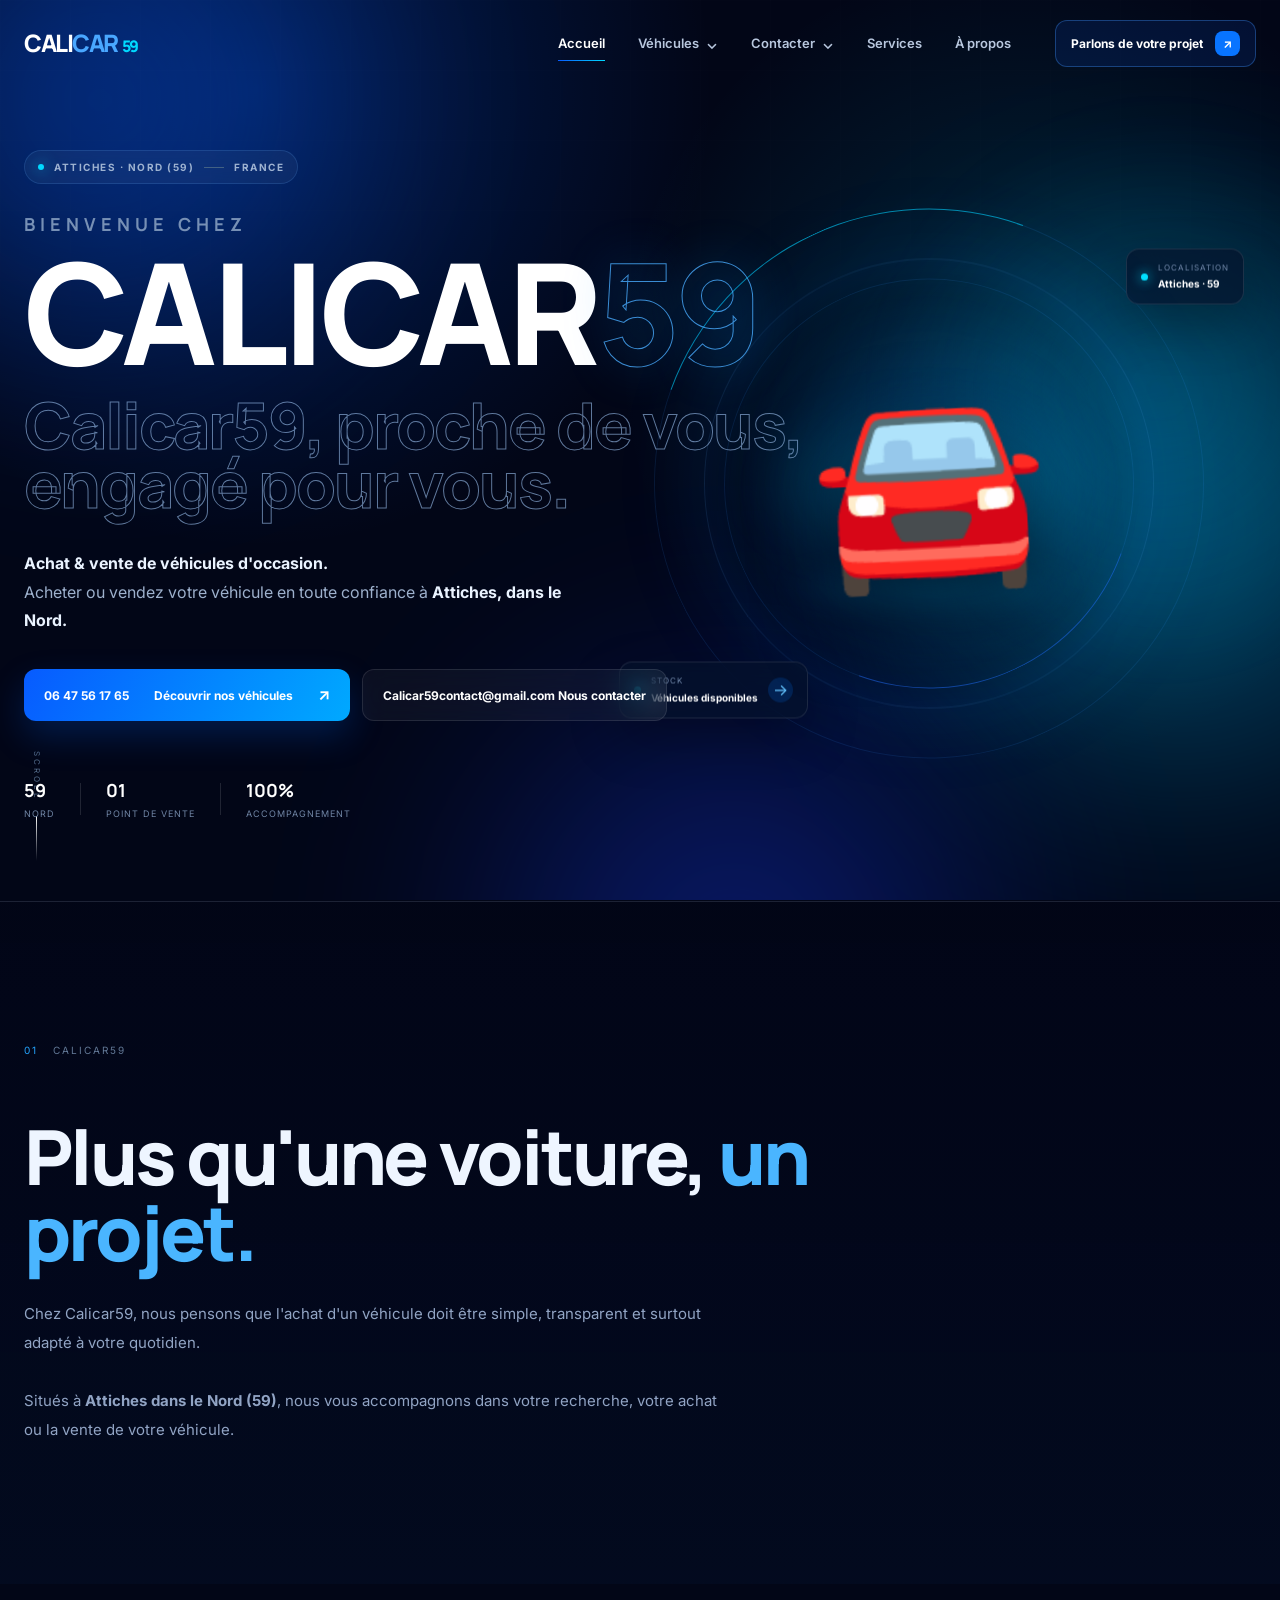
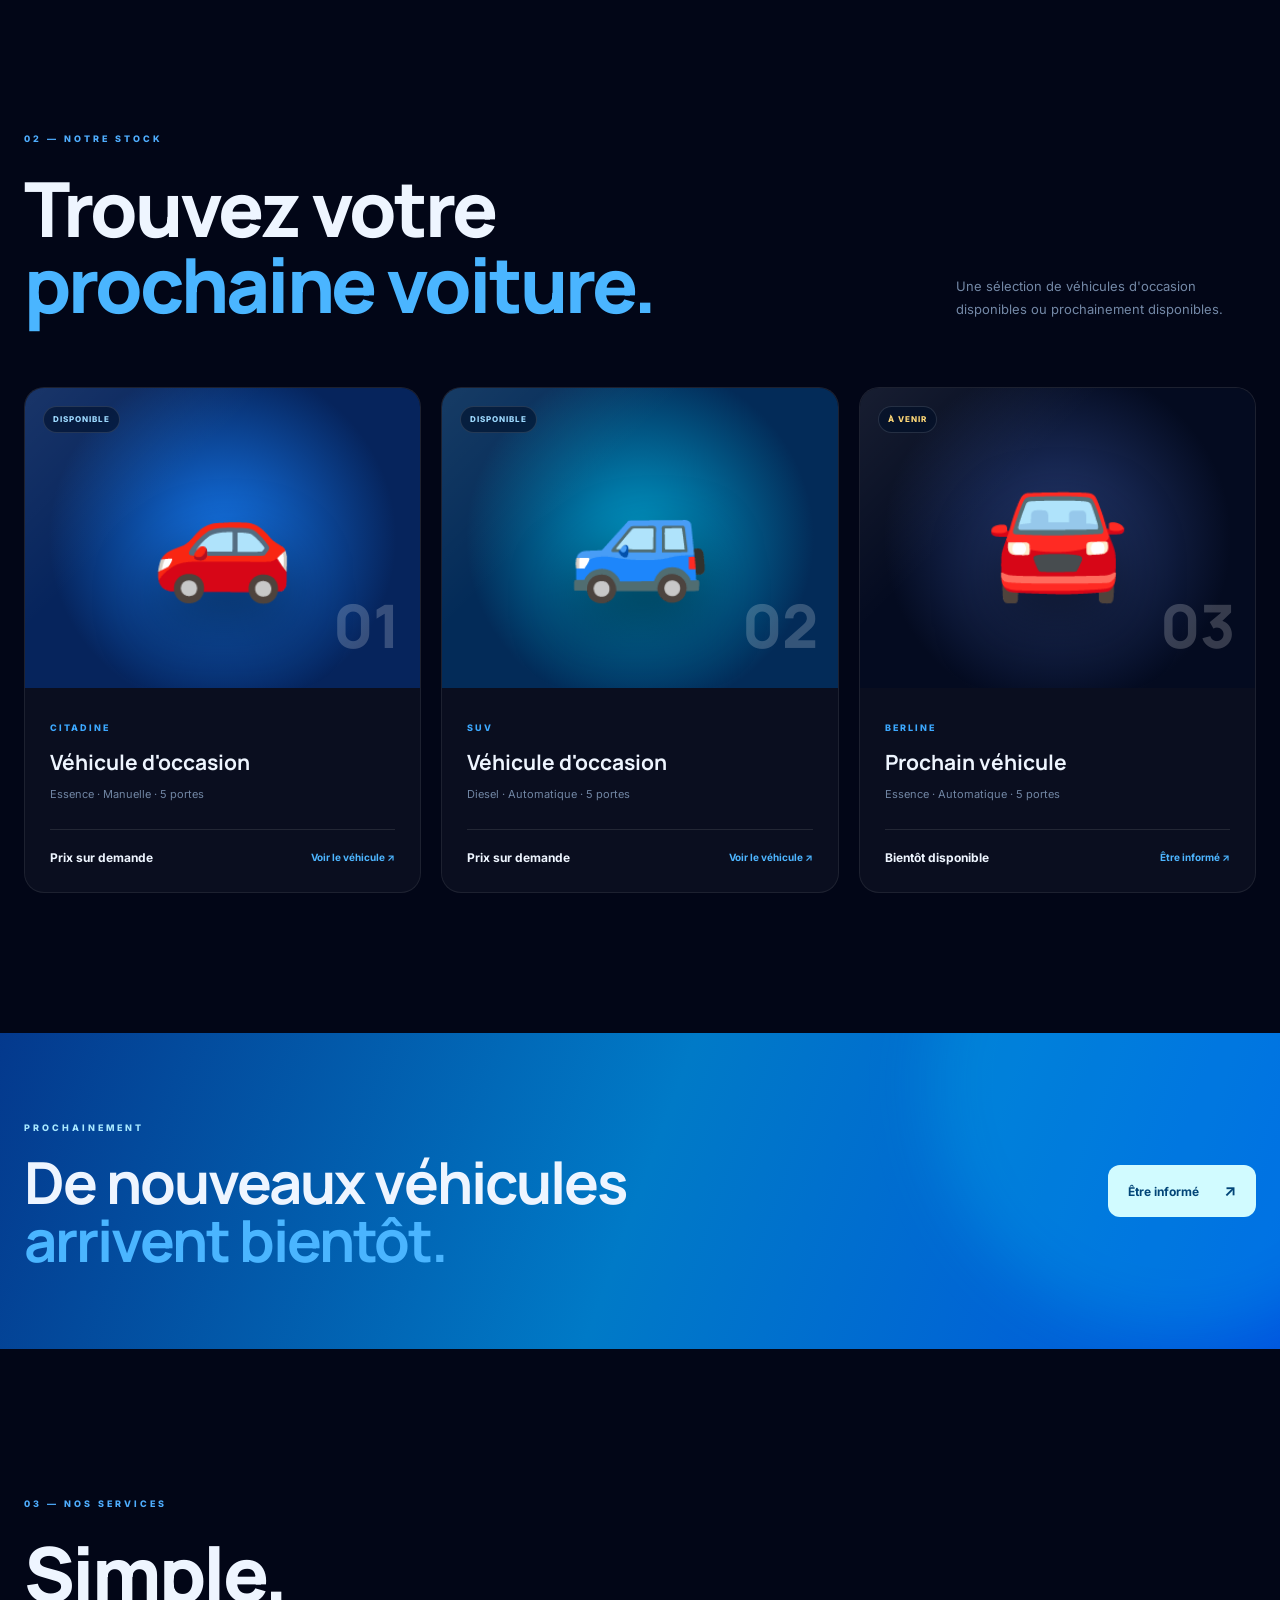
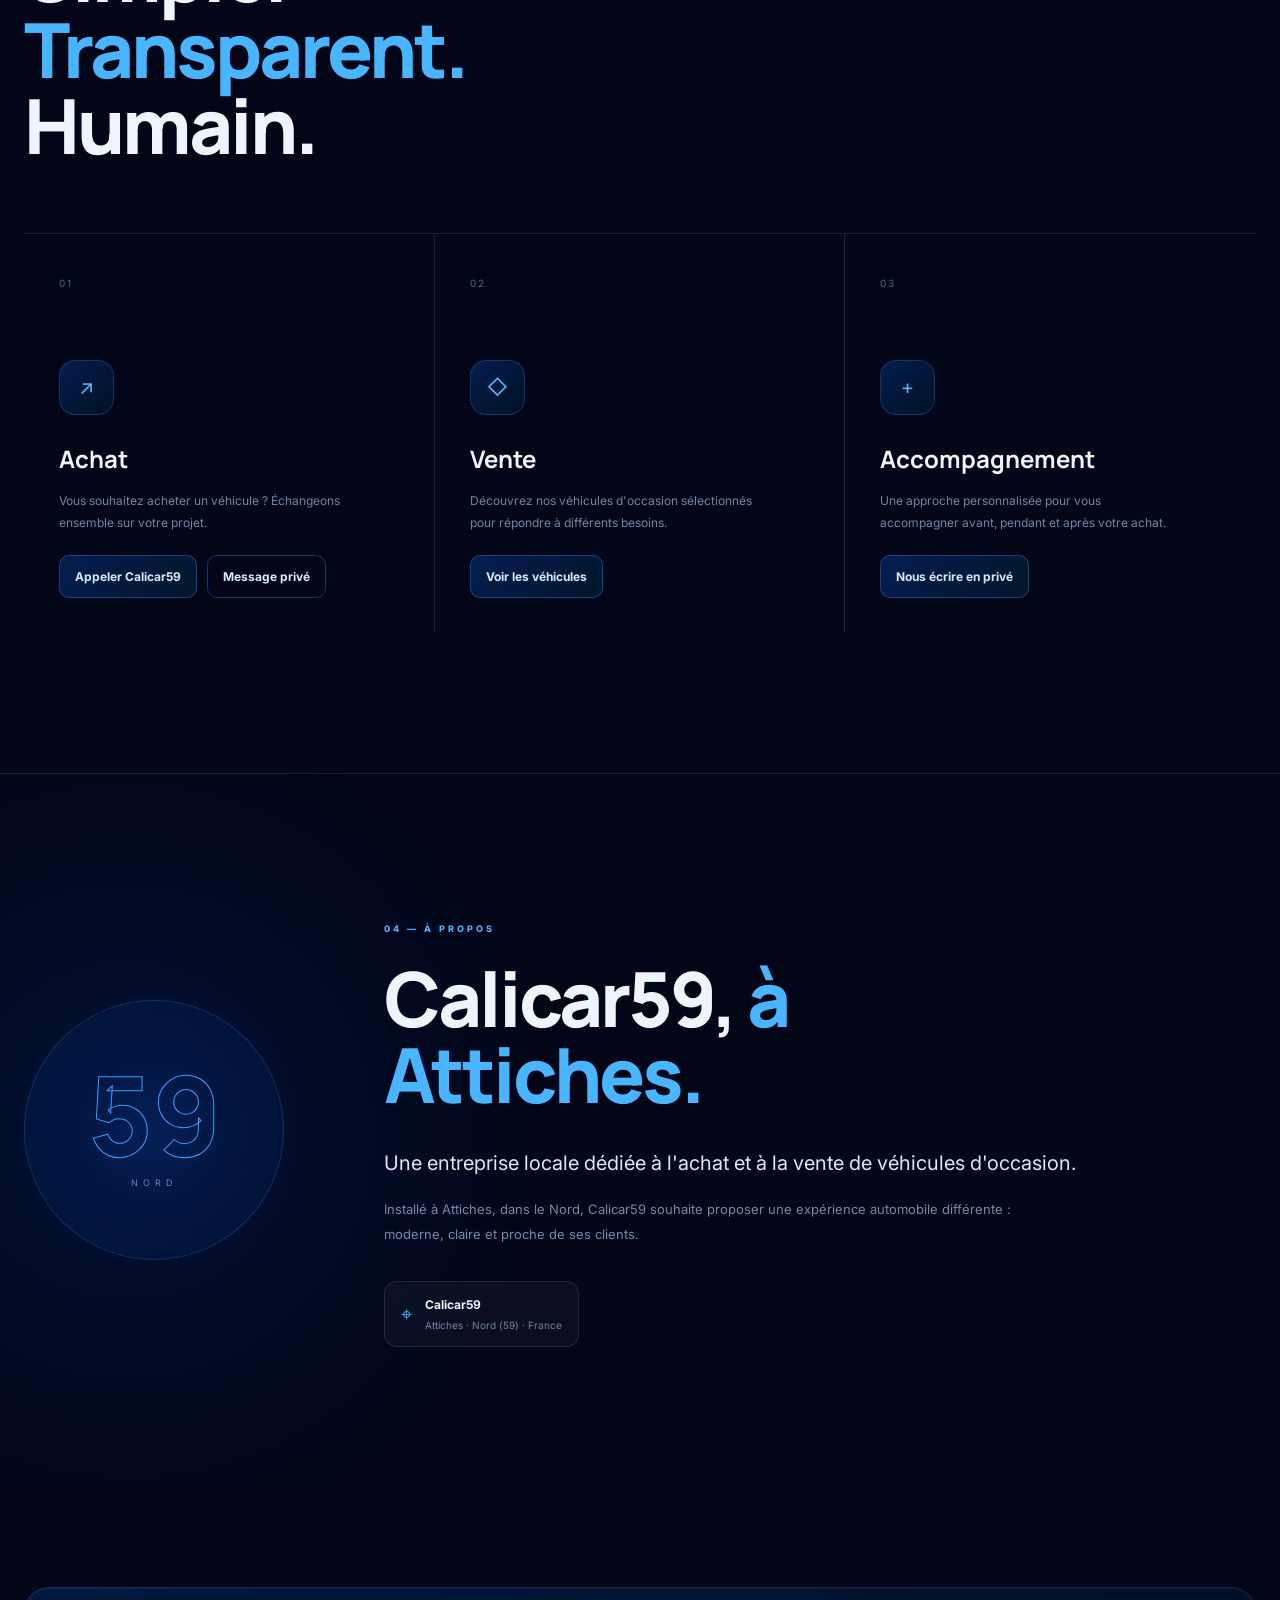
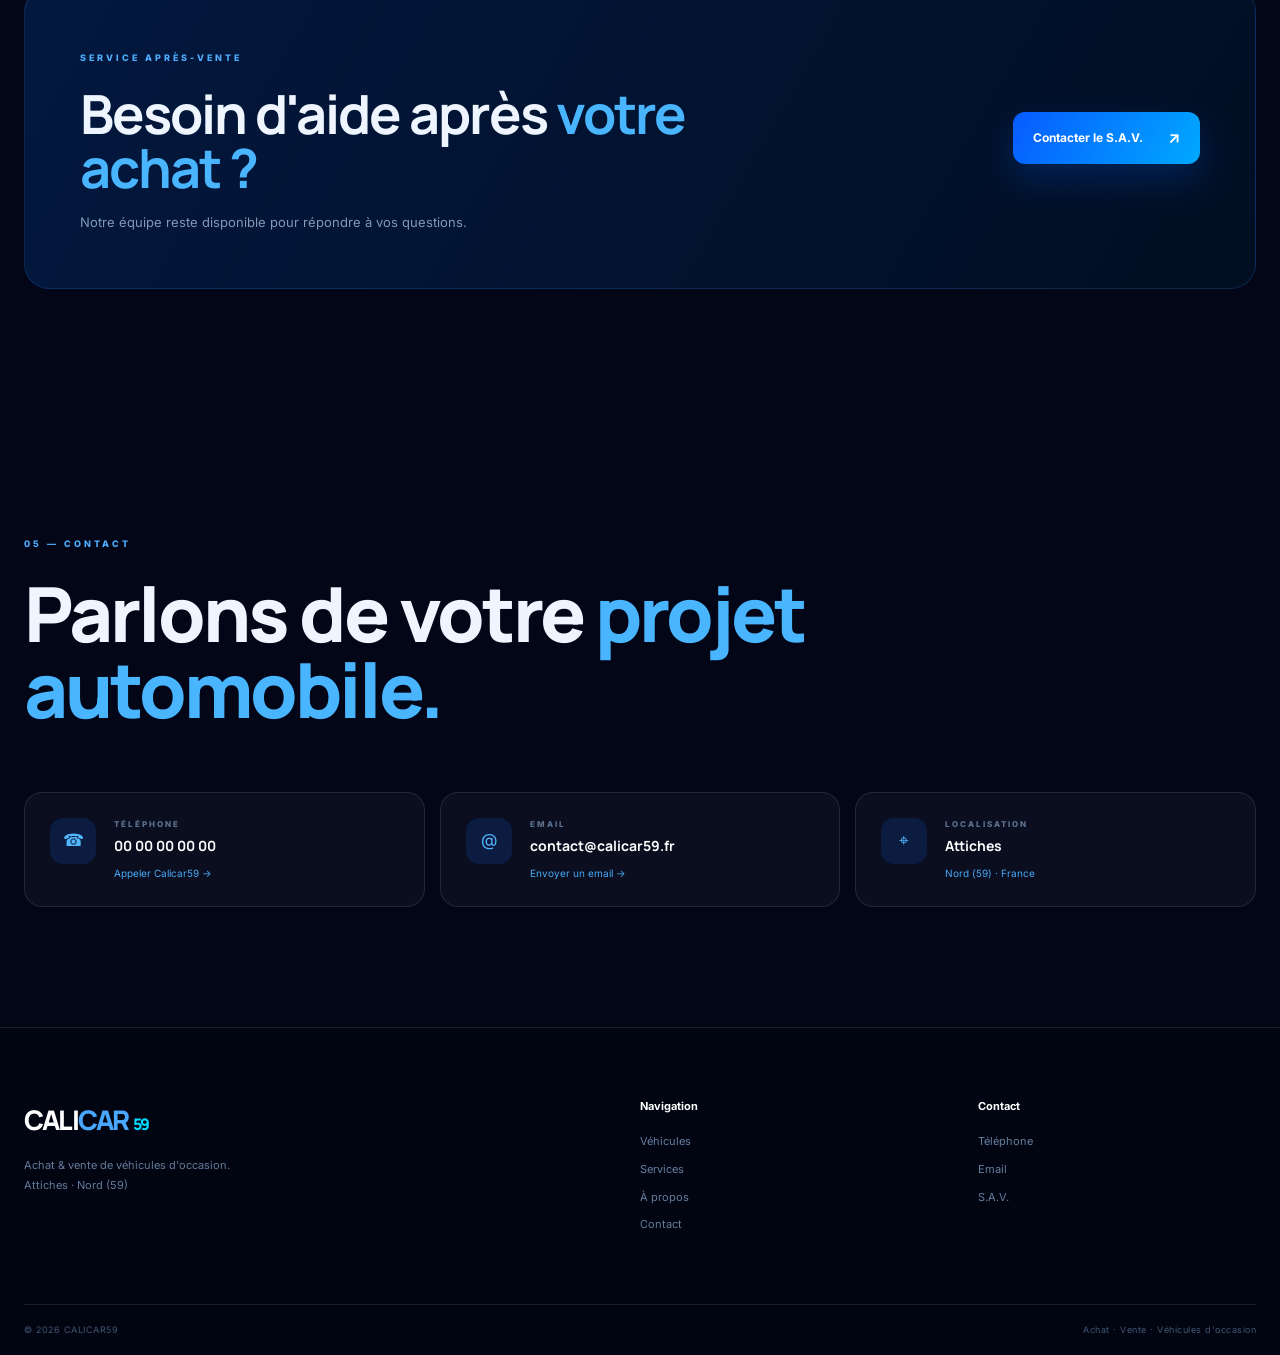
==== commit 0ba126cc: "Afficher les véhicules sur le site" ====
--- a/index.html
+++ b/index.html
@@ -1084,5 +1084,10 @@
 
     </script>
 
+<script type="module">
+  import { loadPublicVehicles } from "./vehicles.js";
+  loadPublicVehicles();
+</script>
+
 </body>
 </html>
--- a/style.css
+++ b/style.css
@@ -2844,3 +2844,53 @@
     }
 
 }
+/* ACTIONS DES SERVICES CALICAR59 */
+
+.service-actions {
+    display: flex;
+    flex-wrap: wrap;
+    gap: 10px;
+    margin-top: 22px;
+}
+
+.service-button {
+    display: inline-flex;
+    align-items: center;
+    justify-content: center;
+    padding: 11px 15px;
+    border: 1px solid rgba(47, 153, 255, .35);
+    border-radius: 10px;
+    background: linear-gradient(
+        135deg,
+        rgba(10, 102, 255, .25),
+        rgba(0, 217, 255, .08)
+    );
+    color: #dbe9ff;
+    font-size: 12px;
+    font-weight: 700;
+    text-decoration: none;
+    transition: var(--transition);
+}
+
+.service-button:hover {
+    transform: translateY(-2px);
+    border-color: #35adff;
+    background: rgba(10, 102, 255, .3);
+    color: #fff;
+}
+
+.service-button-secondary {
+    background: transparent;
+}
+
+@media (max-width: 600px) {
+    .service-actions {
+        flex-direction: column;
+        align-items: stretch;
+    }
+
+    .service-button {
+        width: 100%;
+        box-sizing: border-box;
+    }
+}
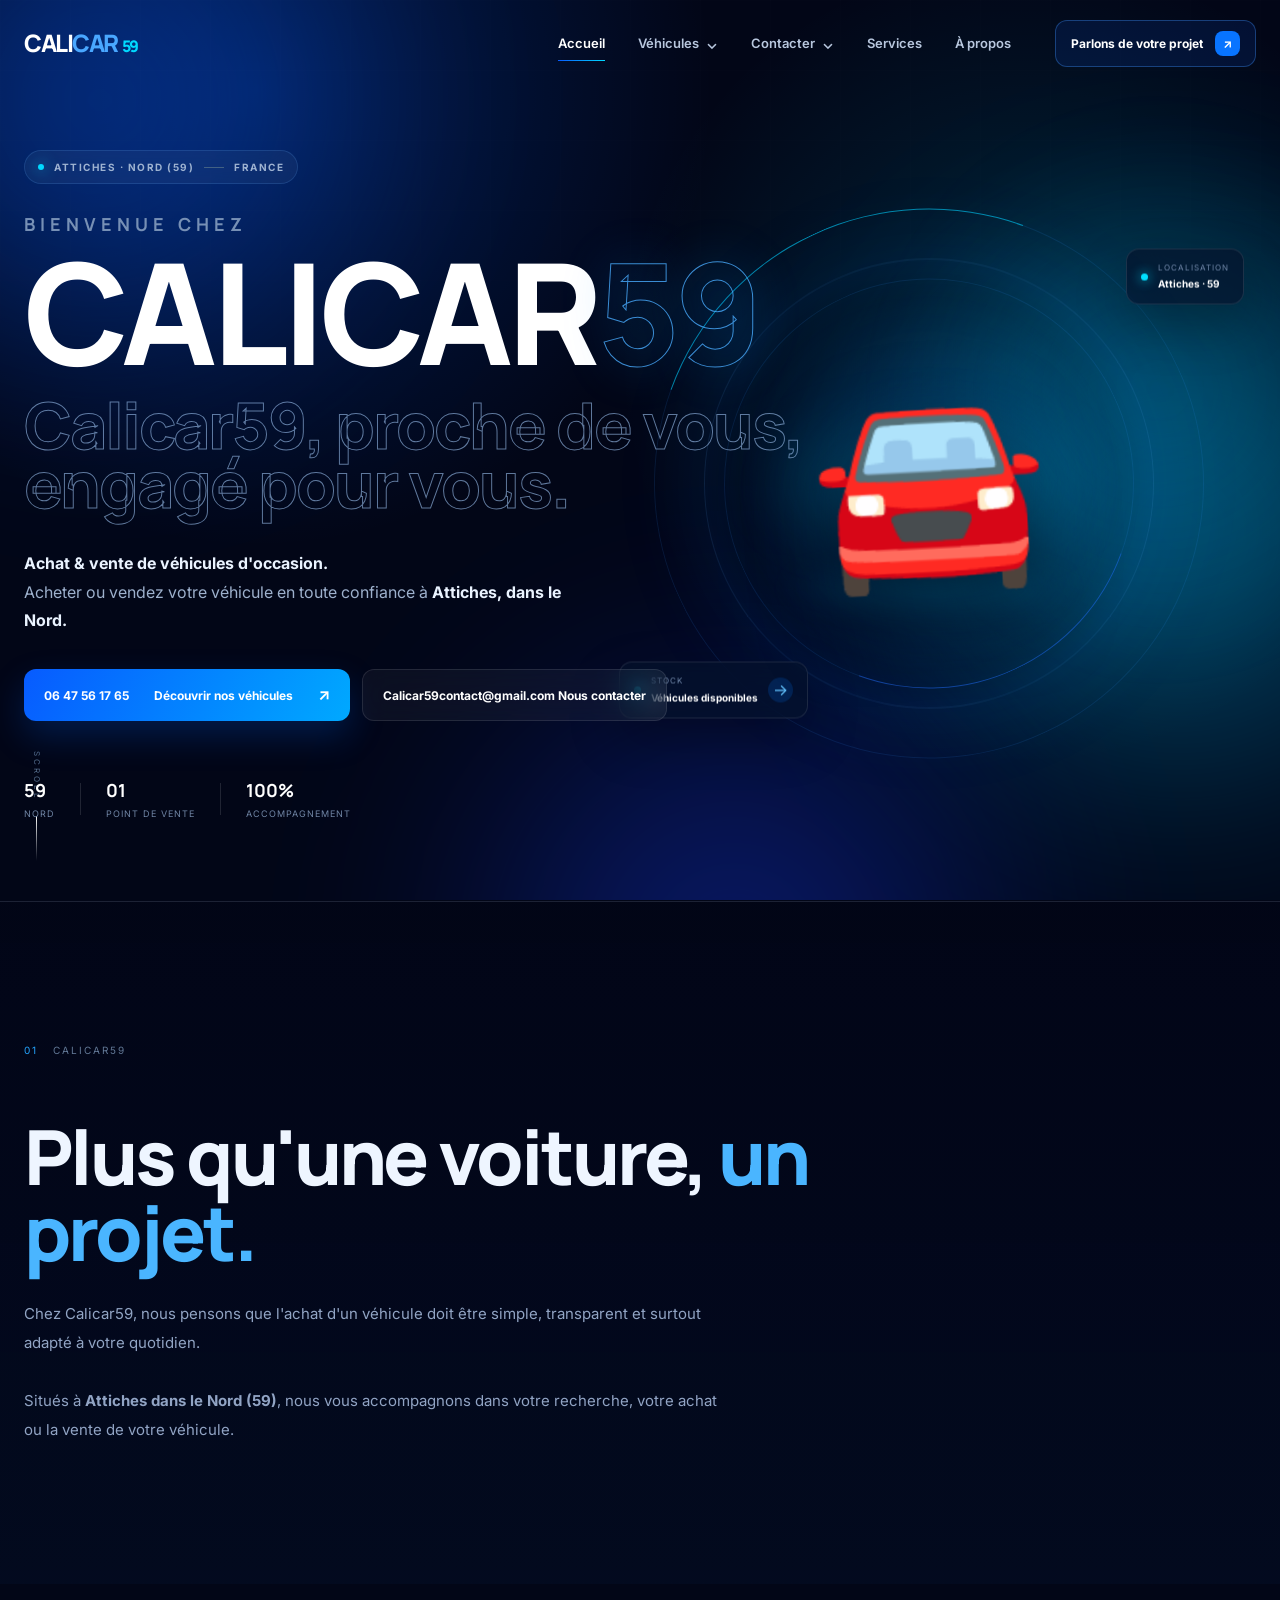
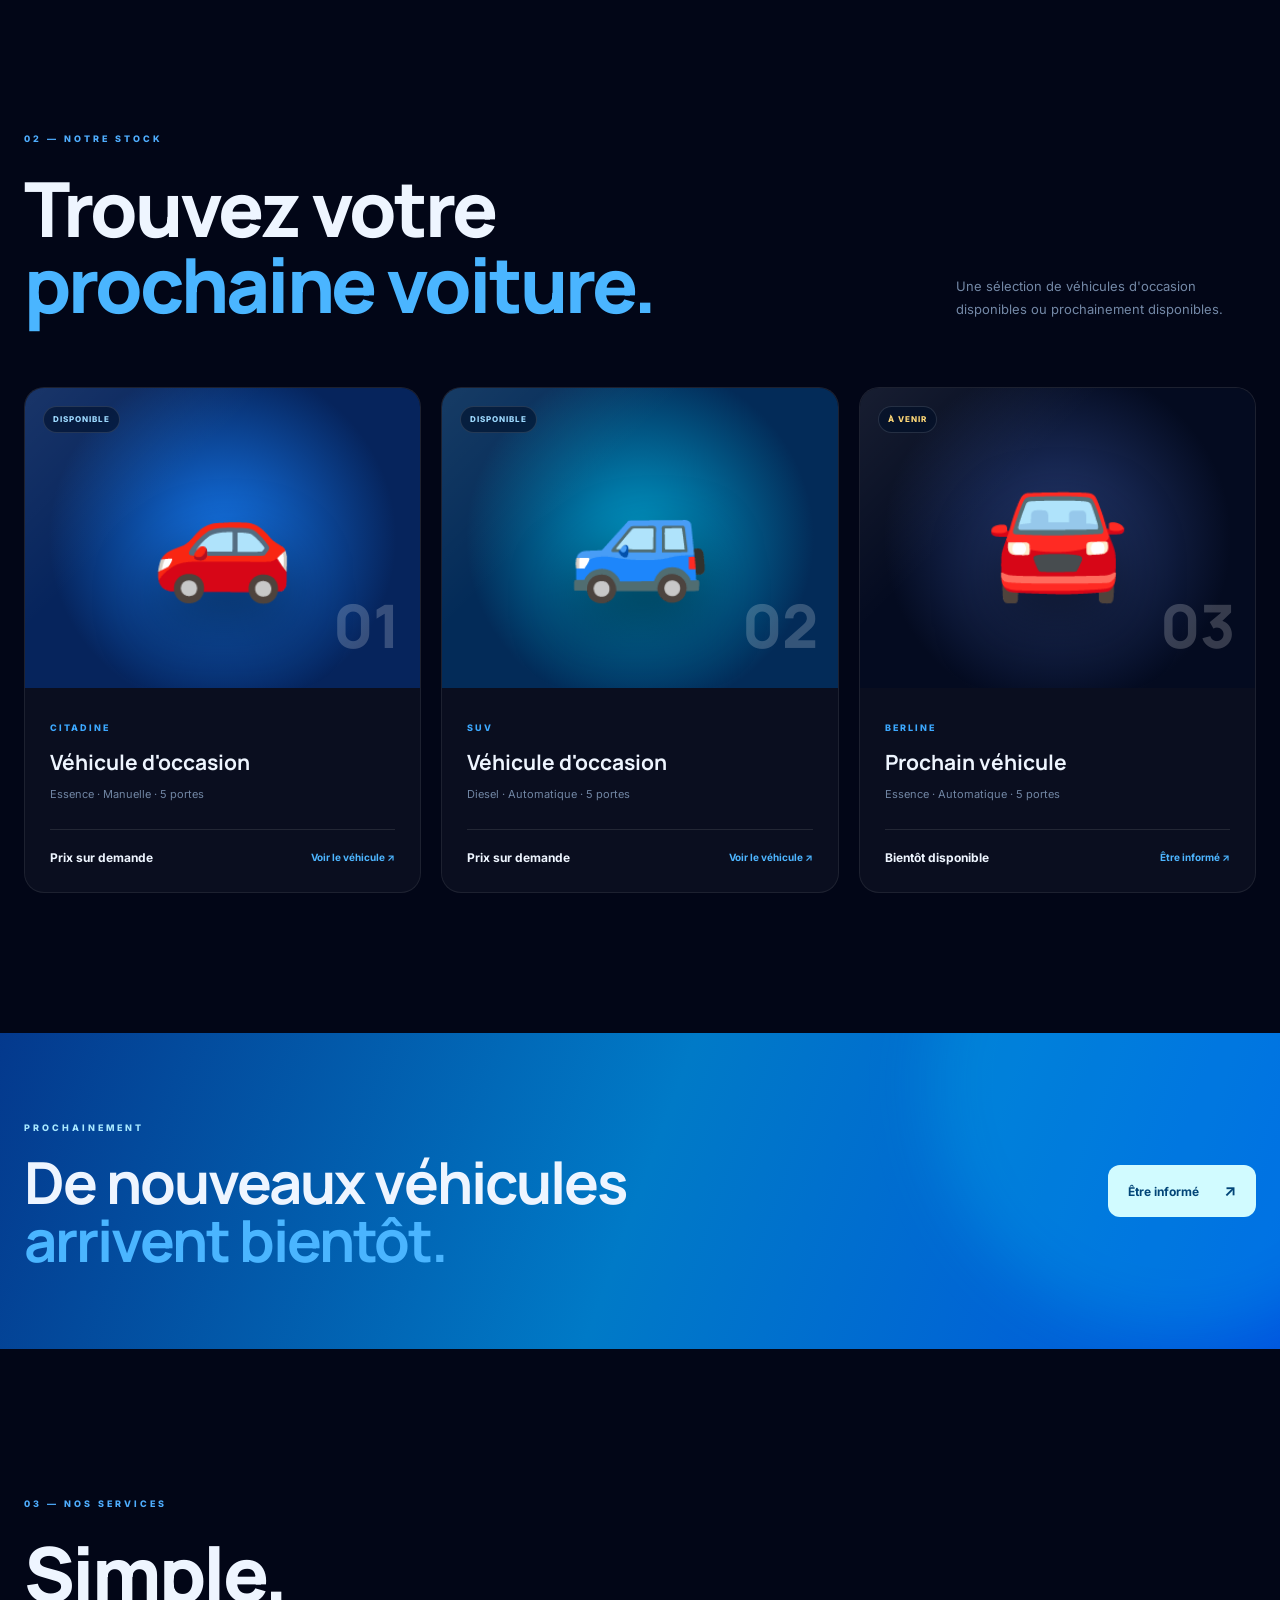
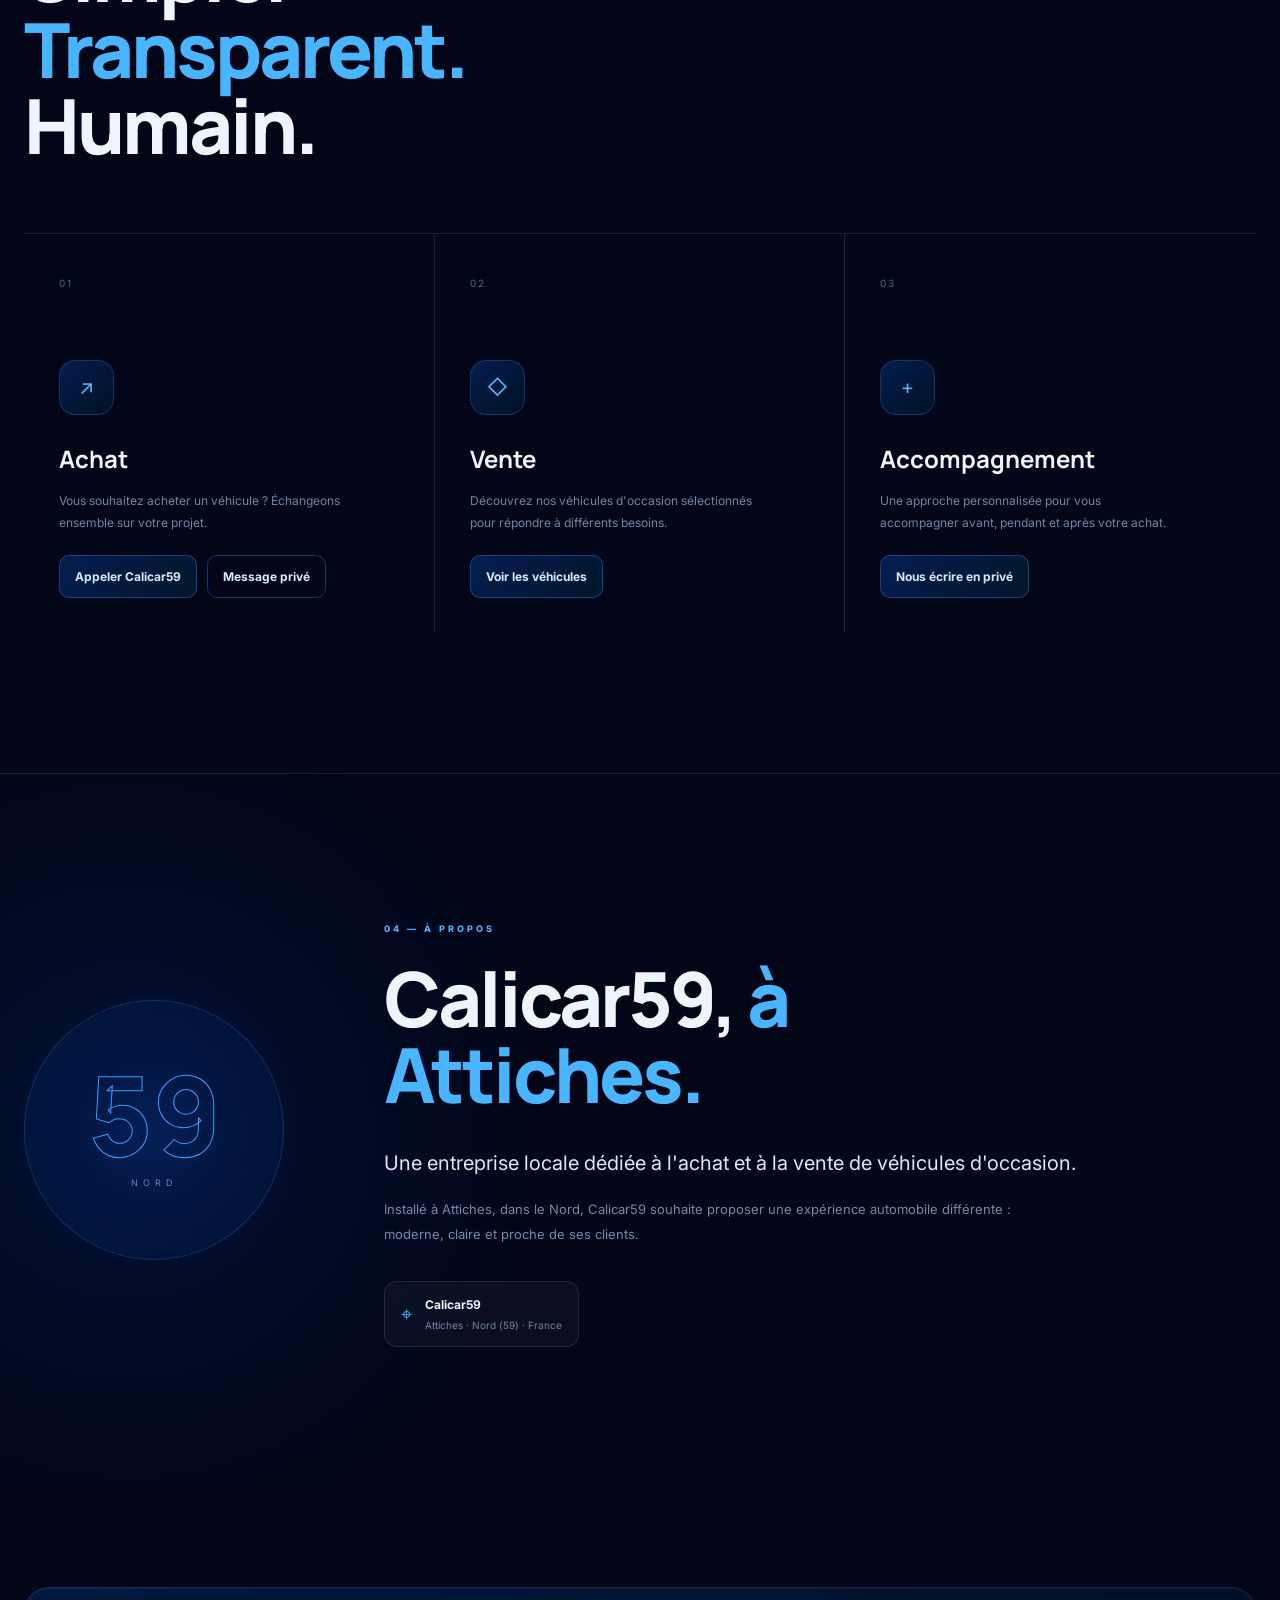
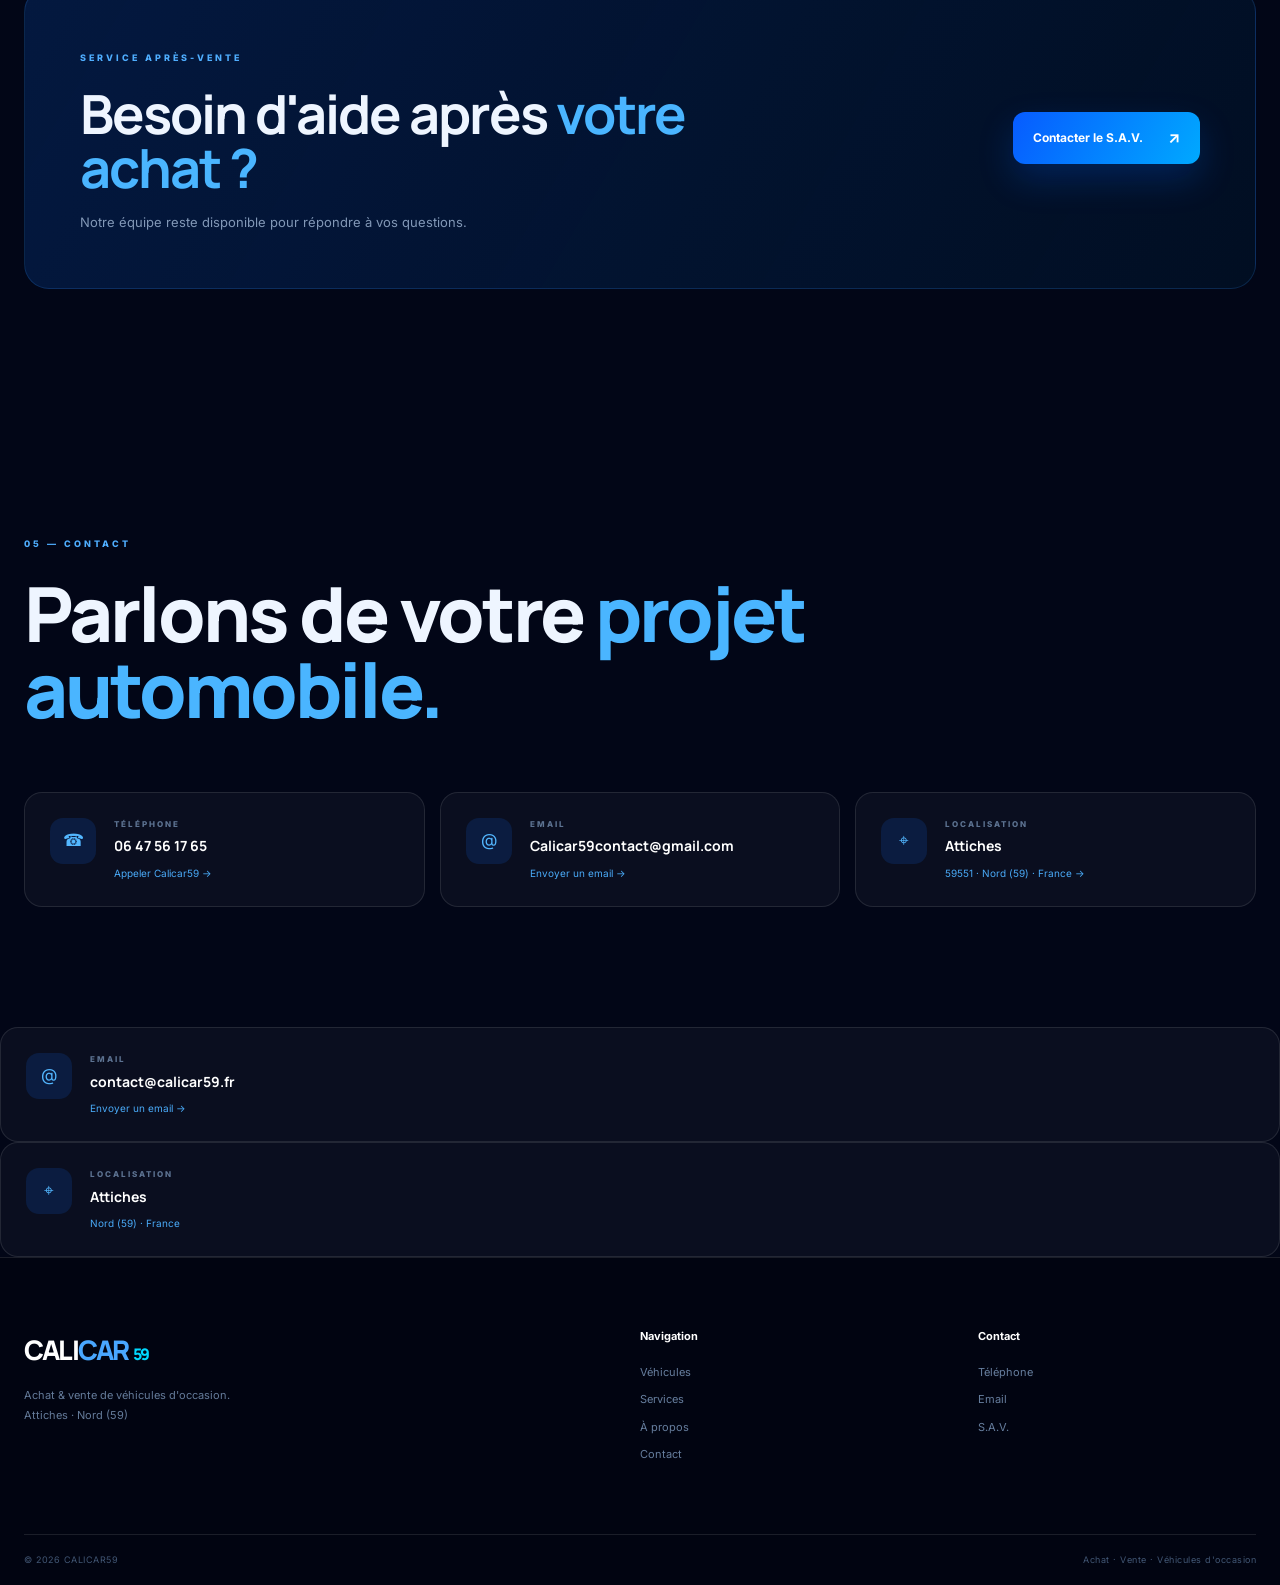
==== commit e42d0341: "Mise a jour des coordonnees de contact" ====
--- a/index.html
+++ b/index.html
@@ -783,65 +783,125 @@
 
                 </div>
 
-                <a href="#contact" class="button button-primary">
-                    Contacter le S.A.V.
-                    <b>↗</b>
-                </a>
+                <a href="sav.html" class="button button-primary">
+    Contacter le S.A.V.
+    <b>↗</b>
+</a>
 
             </div>
 
         </section>
 
 
-        <!-- ==============================
-             CONTACT
-        =============================== -->
-
-        <section id="contact" class="contact-section">
-
-            <div class="section-container">
-
-                <div class="contact-heading">
-
-                    <span class="eyebrow">
-                        05 — CONTACT
+<!-- ==============================
+     CONTACT
+=============================== -->
+
+<section id="contact" class="contact-section">
+
+    <div class="section-container">
+
+        <div class="contact-heading">
+
+            <span class="eyebrow">
+                05 — CONTACT
+            </span>
+
+            <h2>
+                Parlons de votre
+                <span>projet automobile.</span>
+            </h2>
+
+        </div>
+
+
+        <div class="contact-grid">
+
+
+            <a href="tel:+33647561765" class="contact-item">
+
+                <span class="contact-icon">
+                    ☎
+                </span>
+
+                <div>
+
+                    <small>
+                        TÉLÉPHONE
+                    </small>
+
+                    <strong>
+                        06 47 56 17 65
+                    </strong>
+
+                    <span>
+                        Appeler Calicar59 →
                     </span>
 
-                    <h2>
-                        Parlons de votre
-                        <span>projet automobile.</span>
-                    </h2>
-
-                </div>
-
-
-                <div class="contact-grid">
-
-
-                    <a href="tel:+33000000000" class="contact-item">
-
-                        <span class="contact-icon">
-                            ☎
-                        </span>
-
-                        <div>
-
-                            <small>
-                                TÉLÉPHONE
-                            </small>
-
-                            <strong>
-                                00 00 00 00 00
-                            </strong>
-
-                            <span>
-                                Appeler Calicar59 →
-                            </span>
-
-                        </div>
-
-                    </a>
-
+                </div>
+
+            </a>
+
+
+            <a href="mailto:Calicar59contact@gmail.com" class="contact-item">
+
+                <span class="contact-icon">
+                    @
+                </span>
+
+                <div>
+
+                    <small>
+                        EMAIL
+                    </small>
+
+                    <strong>
+                        Calicar59contact@gmail.com
+                    </strong>
+
+                    <span>
+                        Envoyer un email →
+                    </span>
+
+                </div>
+
+            </a>
+
+
+            <a
+                href="https://www.google.com/maps/search/?api=1&query=Attiches+59551"
+                class="contact-item"
+                target="_blank"
+                rel="noopener noreferrer"
+            >
+
+                <span class="contact-icon">
+                    ⌖
+                </span>
+
+                <div>
+
+                    <small>
+                        LOCALISATION
+                    </small>
+
+                    <strong>
+                        Attiches
+                    </strong>
+
+                    <span>
+                        59551 · Nord (59) · France →
+                    </span>
+
+                </div>
+
+            </a>
+
+        </div>
+
+    </div>
+
+</section>
 
                     <a href="mailto:contact@calicar59.fr" class="contact-item">
 
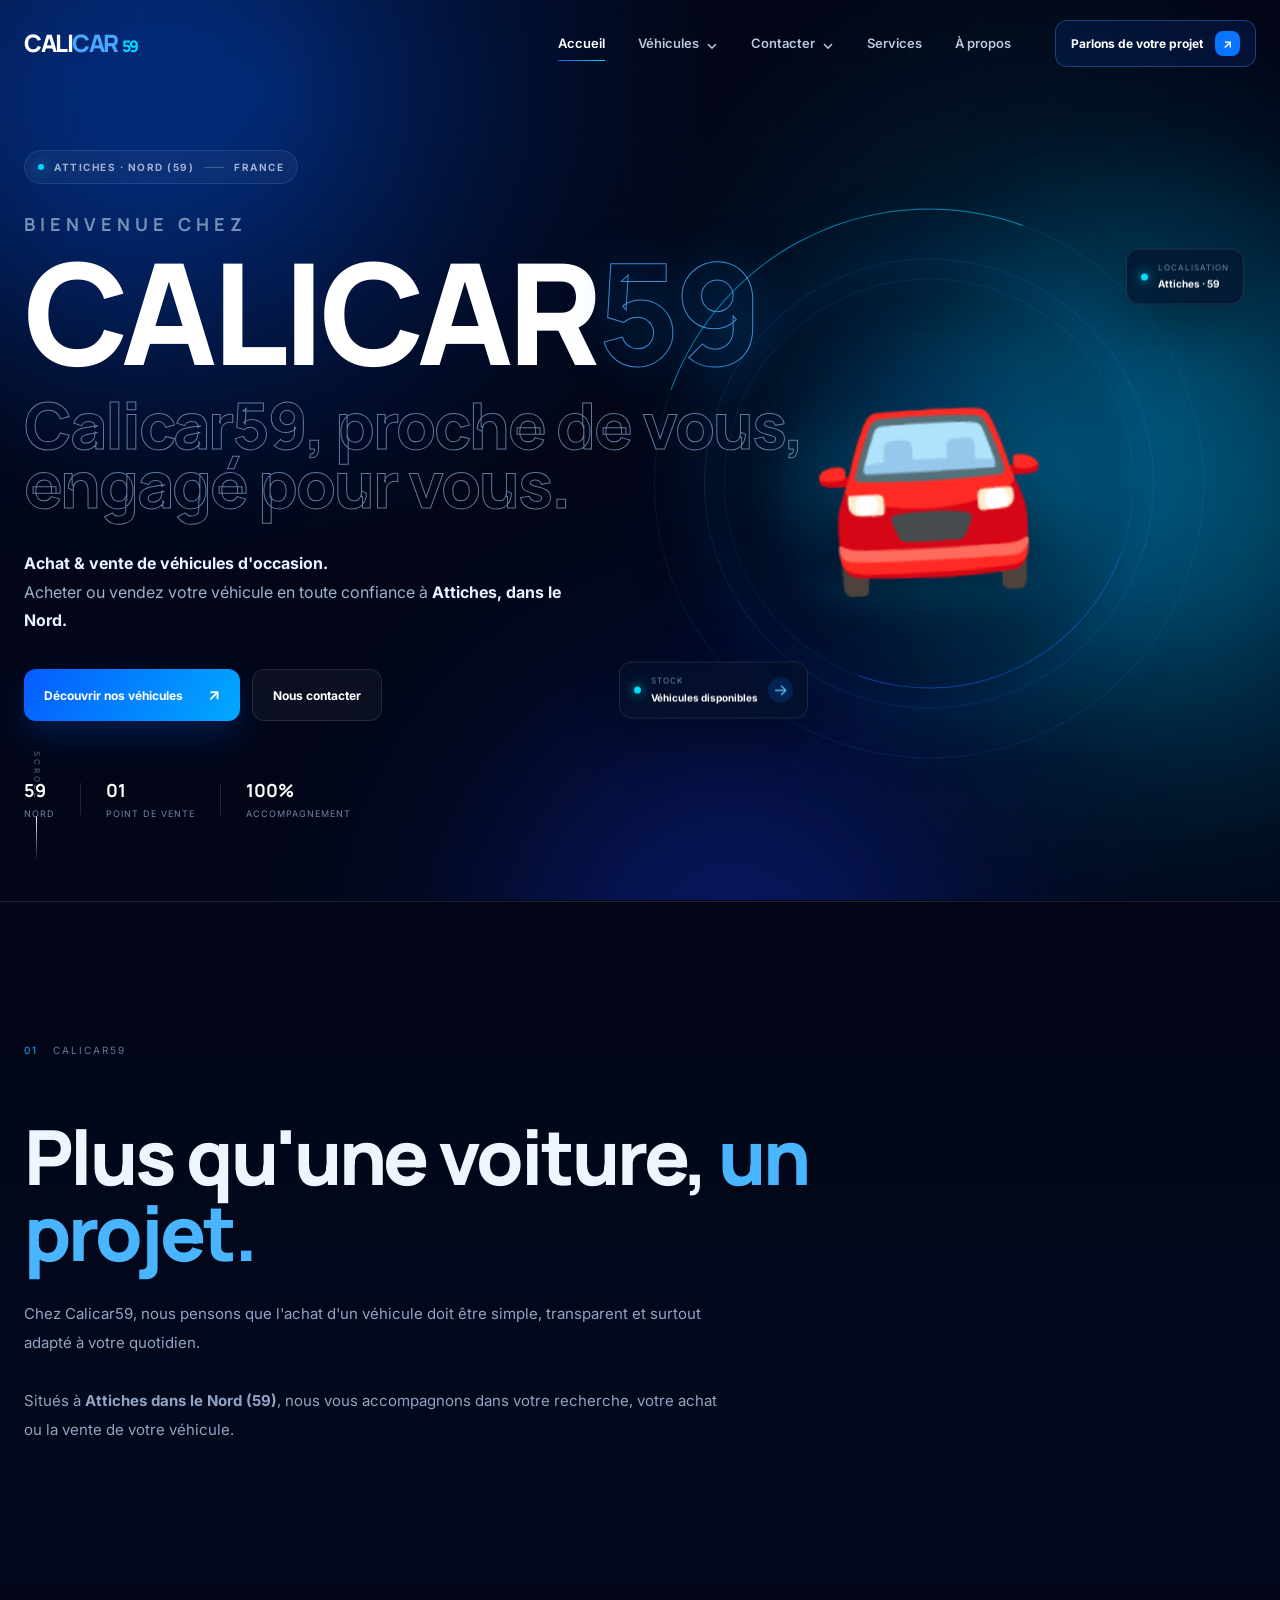
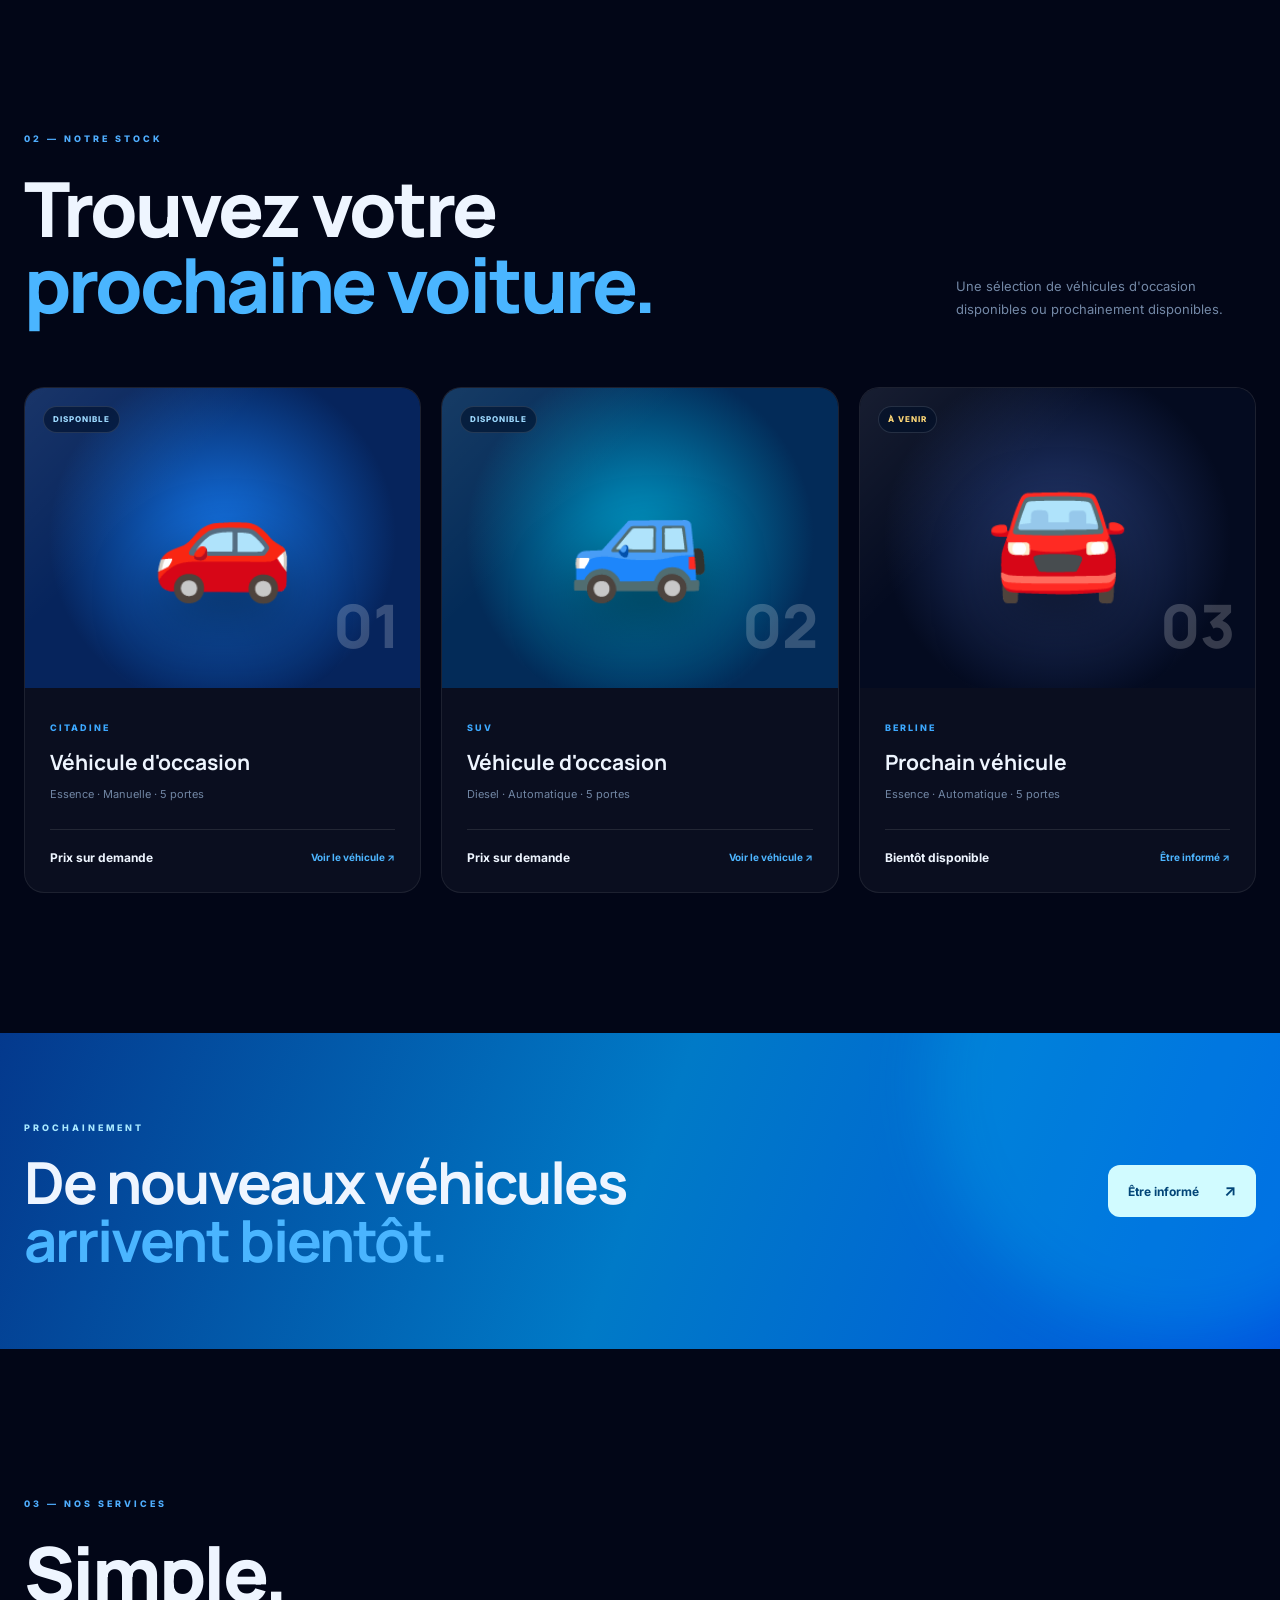
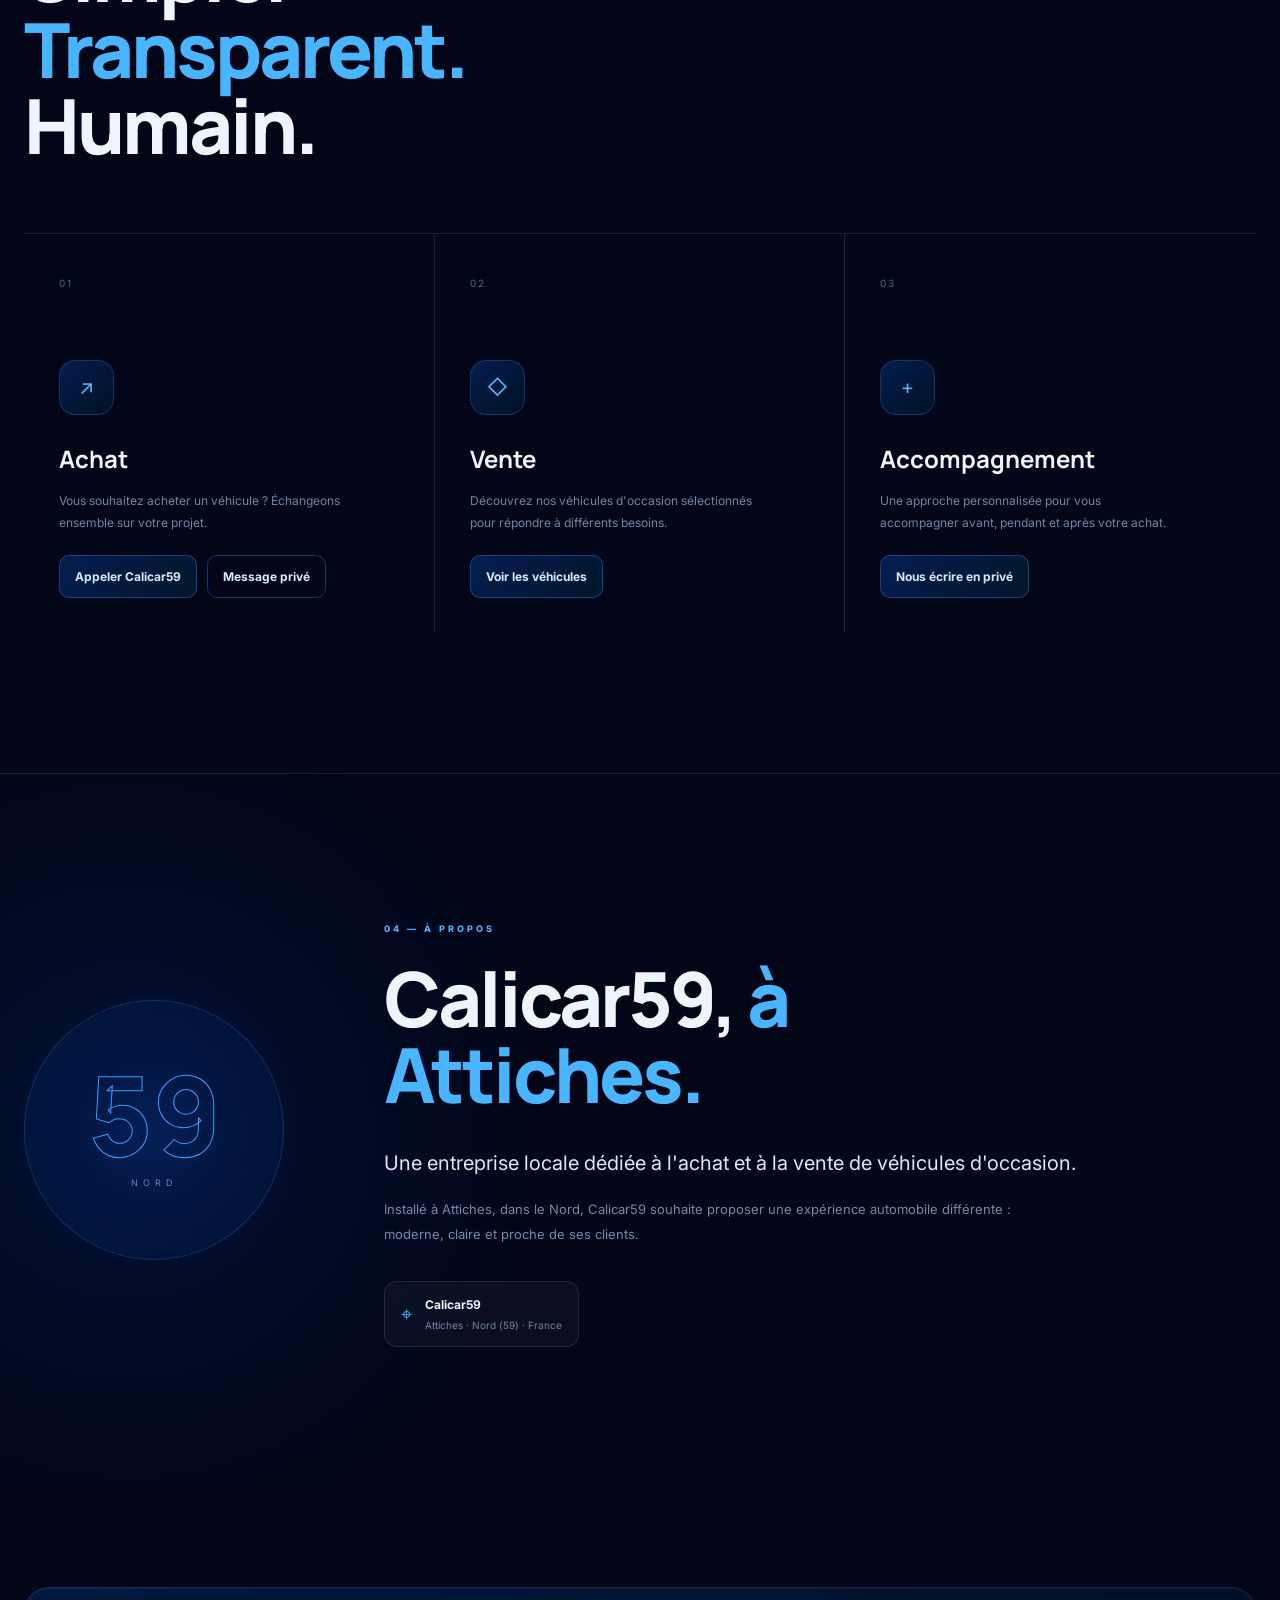
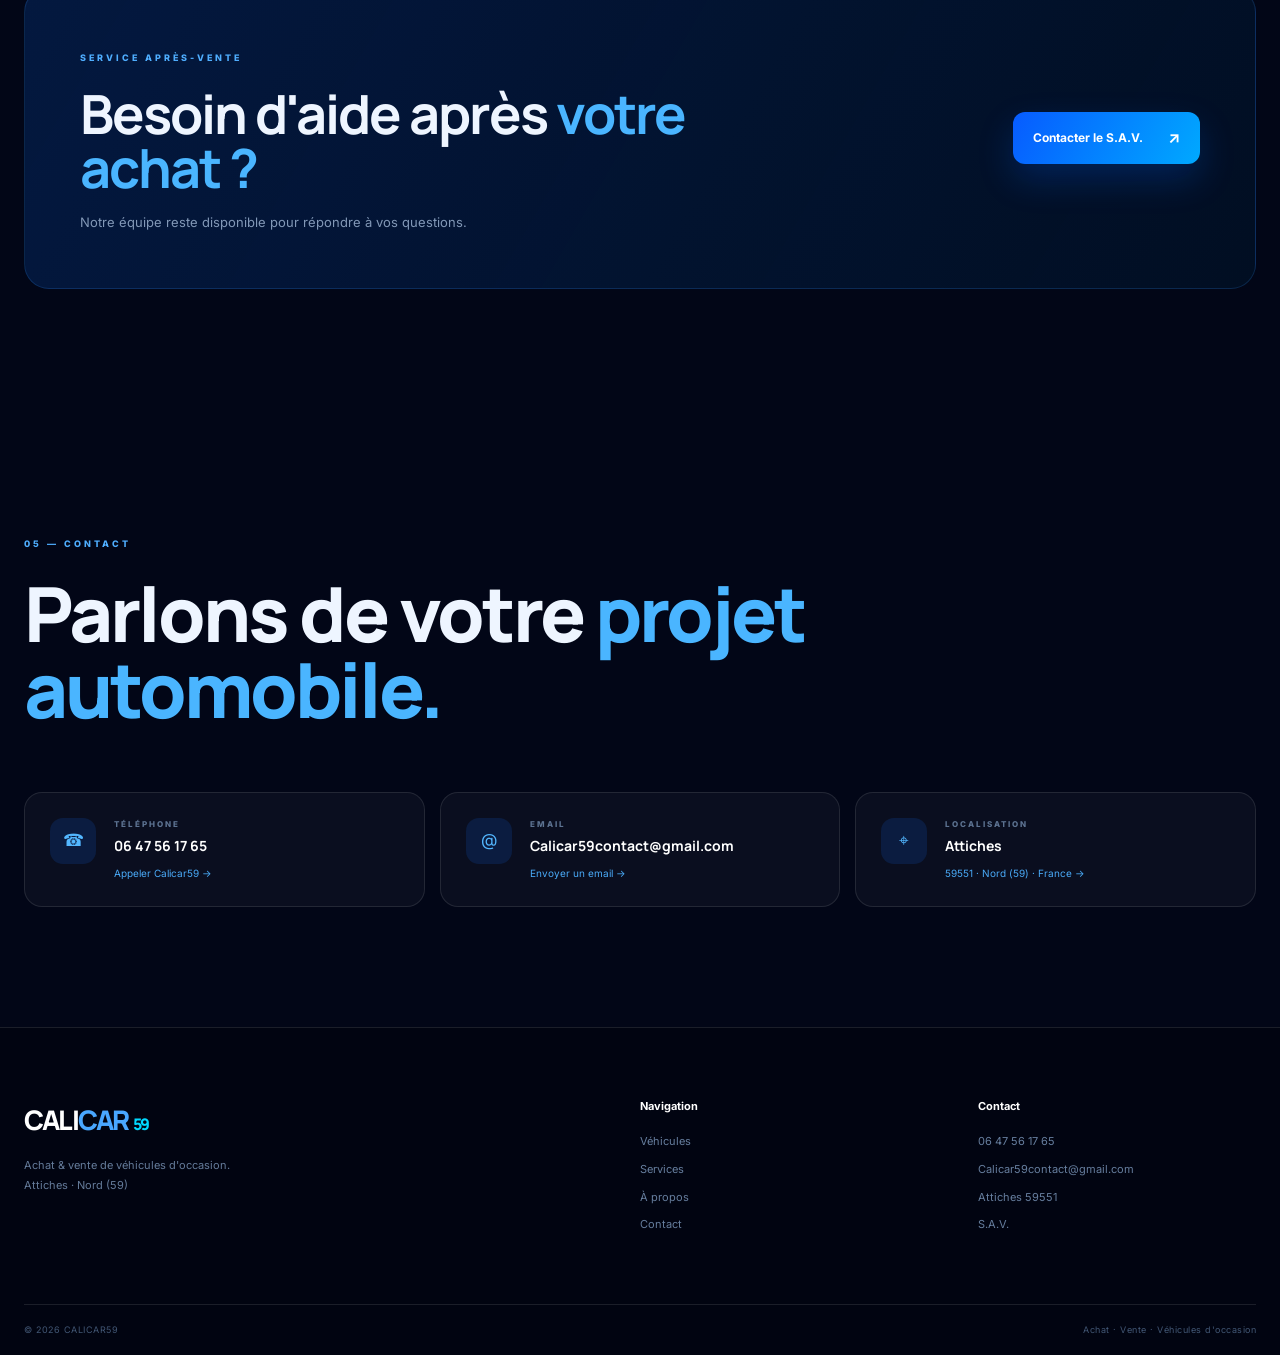
==== commit e55e6bfa: "Mise a jour navigation contact et liens cliquables" ====
--- a/index.html
+++ b/index.html
@@ -1,15 +1,22 @@
 <!DOCTYPE html>
+
 <html lang="fr">
+
 <head>
+
     <meta charset="UTF-8">
+
     <meta name="viewport" content="width=device-width, initial-scale=1.0">
 
     <meta name="description"
-          content="Calicar59 à Attiches dans le Nord (59) - Achat et vente de véhicules d'occasion.">
+          content="CALICAR59 vous propose une sélection de véhicules d'occasion à Attiches, dans le Nord. Découvrez nos véhicules disponibles et contactez-nous facilement.">
 
     <title>CALICAR59 — Véhicules d'occasion à Attiches</title>
 
+    <link rel="canonical" href="https://calicar59.fr/">
+
     <link rel="preconnect" href="https://fonts.googleapis.com">
+
     <link rel="preconnect" href="https://fonts.gstatic.com" crossorigin>
 
     <link
@@ -17,6 +24,7 @@
         rel="stylesheet">
 
     <link rel="stylesheet" href="style.css">
+
 </head>
 
 <body>
@@ -26,12 +34,16 @@
     =============================== -->
 
     <div class="background">
+
         <div class="mesh mesh-1"></div>
+
         <div class="mesh mesh-2"></div>
+
         <div class="mesh mesh-3"></div>
+
         <div class="grid-background"></div>
+
     </div>
-
 
     <!-- ==============================
          NAVIGATION
@@ -42,131 +54,176 @@
         <div class="nav-container">
 
             <a href="#accueil" class="brand">
+
                 <span class="brand-cali">CALI</span><span class="brand-car">CAR</span>
+
                 <span class="brand-59">59</span>
+
             </a>
 
-
             <nav class="nav-menu">
 
                 <a href="#accueil" class="nav-link active">
+
                     Accueil
+
                 </a>
 
-
                 <!-- VEHICULES -->
 
                 <div class="nav-dropdown">
 
                     <button class="nav-link dropdown-trigger">
+
                         Véhicules
+
                         <span class="arrow">⌄</span>
+
                     </button>
 
                     <div class="dropdown-panel">
 
                         <a href="#stock">
+
                             <span class="dropdown-icon">01</span>
 
                             <div>
+
                                 <strong>Occasion</strong>
+
                                 <small>Notre sélection actuelle</small>
+
                             </div>
+
                         </a>
 
                         <a href="#avenir">
+
                             <span class="dropdown-icon">02</span>
 
                             <div>
+
                                 <strong>À venir</strong>
+
                                 <small>Les prochains véhicules</small>
+
                             </div>
+
                         </a>
 
                         <a href="#stock">
+
                             <span class="dropdown-icon">03</span>
 
                             <div>
+
                                 <strong>Disponible</strong>
+
                                 <small>Les véhicules prêts à partir</small>
+
                             </div>
+
                         </a>
 
                     </div>
 
                 </div>
 
-
                 <!-- CONTACT -->
 
                 <div class="nav-dropdown">
 
                     <button class="nav-link dropdown-trigger">
+
                         Contacter
+
                         <span class="arrow">⌄</span>
+
                     </button>
 
                     <div class="dropdown-panel contact-panel">
 
-                        <a href="tel:+33000000000">
+                        <a href="tel:+33647561765">
+
                             <span class="dropdown-icon">☎</span>
 
                             <div>
+
                                 <strong>Téléphone</strong>
-                                <small>Appelez-nous directement</small>
+
+                                <small>06 47 56 17 65</small>
+
                             </div>
+
                         </a>
 
-                        <a href="mailto:contact@calicar59.fr">
+                        <a href="mailto:Calicar59contact@gmail.com">
+
                             <span class="dropdown-icon">✉</span>
 
                             <div>
+
                                 <strong>Mail</strong>
-                                <small>Envoyez-nous un message</small>
+
+                                <small>Calicar59contact@gmail.com</small>
+
                             </div>
+
                         </a>
 
-                        <a href="#sav">
+                        <a href="sav.html">
+
                             <span class="dropdown-icon">+</span>
 
                             <div>
+
                                 <strong>S.A.V.</strong>
+
                                 <small>Service après-vente</small>
+
                             </div>
+
                         </a>
 
                     </div>
 
                 </div>
 
-
                 <a href="#services" class="nav-link">
+
                     Services
+
                 </a>
 
                 <a href="#apropos" class="nav-link">
+
                     À propos
+
                 </a>
 
             </nav>
 
-
             <a href="#contact" class="nav-cta">
+
                 <span>Parlons de votre projet</span>
+
                 <b>↗</b>
+
             </a>
 
-
             <button class="mobile-menu-button" aria-label="Menu">
+
                 <span></span>
+
                 <span></span>
+
                 <span></span>
+
             </button>
 
         </div>
 
     </header>
-
 
     <!-- ==============================
          HERO
@@ -178,41 +235,48 @@
 
             <div class="hero-content">
 
-
                 <div class="location-pill">
 
                     <span class="location-dot"></span>
 
                     <span>
+
                         ATTICHES · NORD (59)
+
                     </span>
 
                     <span class="pill-line"></span>
 
                     <span>
+
                         FRANCE
+
                     </span>
 
                 </div>
 
-
                 <h1>
 
                     <span class="title-small">
+
                         BIENVENUE CHEZ
+
                     </span>
 
                     <span class="title-main">
+
                         CALICAR<span>59</span>
+
                     </span>
 
                     <span class="title-outline">
+
                         Calicar59, proche de vous, engagé pour vous.
+
                     </span>
 
                 </h1>
 
-
                 <p class="hero-description">
 
                     <strong>Achat & vente de véhicules d'occasion.</strong>
@@ -220,15 +284,15 @@
                     <br>
 
                     Acheter ou vendez votre véhicule en toute confiance à
-                 <strong>Attiches, dans le Nord.</strong>
+
+                    <strong>Attiches, dans le Nord.</strong>
 
                 </p>
 
-
                 <div class="hero-actions">
 
-                    <a href="tel:+33647561765" class="button button-primary">
-                             06 47 56 17 65
+                    <a href="#stock" class="button button-primary">
+
                         <span>
                             Découvrir nos véhicules
                         </span>
@@ -237,91 +301,112 @@
 
                     </a>
 
-
                     <a href="mailto:Calicar59contact@gmail.com" class="button button-glass">
-                              Calicar59contact@gmail.com
+
                         Nous contacter
 
                     </a>
 
                 </div>
 
-
                 <div class="hero-stats">
 
                     <div class="stat">
+
                         <strong>59</strong>
+
                         <span>Nord</span>
+
                     </div>
 
                     <div class="stat-separator"></div>
 
                     <div class="stat">
+
                         <strong>01</strong>
+
                         <span>Point de vente</span>
+
                     </div>
 
                     <div class="stat-separator"></div>
 
                     <div class="stat">
+
                         <strong>100%</strong>
+
                         <span>Accompagnement</span>
+
                     </div>
 
                 </div>
 
             </div>
 
-
             <!-- CARTE 3D HERO -->
 
             <div class="hero-visual">
 
                 <div class="orbit orbit-one"></div>
+
                 <div class="orbit orbit-two"></div>
 
-
-                <div class="floating-card card-top">
+                <a
+                    href="https://www.google.com/maps/search/?api=1&query=Attiches+59551+France"
+                    class="floating-card card-top"
+                    target="_blank"
+                    rel="noopener noreferrer"
+                    aria-label="Ouvrir la localisation Calicar59 sur Google Maps"
+                >
 
                     <span class="mini-dot"></span>
 
                     <div>
+
                         <small>LOCALISATION</small>
+
                         <strong>Attiches · 59</strong>
+
                     </div>
 
-                </div>
-
+                </a>
 
                 <div class="car-display">
 
                     <div class="car-light"></div>
 
                     <div class="car-symbol">
+
                         🚘
+
                     </div>
 
                     <div class="car-reflection"></div>
 
                 </div>
 
-
-                <div class="floating-card card-bottom">
+                <a
+                    href="#stock"
+                    class="floating-card card-bottom"
+                    aria-label="Voir les véhicules disponibles"
+                >
 
                     <div class="live-indicator"></div>
 
                     <div>
+
                         <small>STOCK</small>
+
                         <strong>Véhicules disponibles</strong>
+
                     </div>
 
                     <span class="arrow-circle">→</span>
 
-                </div>
+                </a>
 
             </div>
 
-
             <div class="scroll-indicator">
 
                 <span>SCROLL</span>
@@ -331,7 +416,6 @@
             </div>
 
         </section>
-
 
         <!-- ==============================
              INTRO
@@ -342,28 +426,41 @@
             <div class="section-container">
 
                 <div class="intro-label">
+
                     <span>01</span>
+
                     <span>CALICAR59</span>
-                </div>
-
+
+                </div>
 
                 <div class="intro-content">
 
                     <h2>
+
                         Plus qu'une voiture,
+
                         <span>un projet.</span>
+
                     </h2>
 
                     <p>
+
                         Chez Calicar59, nous pensons que l'achat d'un véhicule
+
                         doit être simple, transparent et surtout adapté à
+
                         votre quotidien.
+
                     </p>
 
                     <p>
+
                         Situés à <strong>Attiches dans le Nord (59)</strong>,
+
                         nous vous accompagnons dans votre recherche,
+
                         votre achat ou la vente de votre véhicule.
+
                     </p>
 
                 </div>
@@ -371,7 +468,6 @@
             </div>
 
         </section>
-
 
         <!-- ==============================
              STOCK
@@ -381,34 +477,38 @@
 
             <div class="section-container">
 
-
                 <div class="section-heading">
 
                     <div>
 
                         <span class="eyebrow">
+
                             02 — NOTRE STOCK
+
                         </span>
 
                         <h2>
+
                             Trouvez votre
+
                             <span>prochaine voiture.</span>
+
                         </h2>
 
                     </div>
 
-
                     <p>
+
                         Une sélection de véhicules d'occasion
+
                         disponibles ou prochainement disponibles.
+
                     </p>
 
                 </div>
 
-
                 <div class="stock-grid">
 
-
                     <!-- VEHICULE 1 -->
 
                     <article class="vehicle-card">
@@ -416,44 +516,59 @@
                         <div class="vehicle-picture picture-blue">
 
                             <span class="vehicle-status">
+
                                 DISPONIBLE
+
                             </span>
 
                             <div class="fake-car">
+
                                 🚗
+
                             </div>
 
                             <span class="vehicle-number">
+
                                 01
+
                             </span>
 
                         </div>
 
-
                         <div class="vehicle-info">
 
                             <span class="vehicle-type">
+
                                 CITADINE
+
                             </span>
 
                             <h3>
+
                                 Véhicule d'occasion
+
                             </h3>
 
                             <p>
+
                                 Essence · Manuelle · 5 portes
+
                             </p>
 
-
                             <div class="vehicle-footer">
 
                                 <strong>
+
                                     Prix sur demande
+
                                 </strong>
 
                                 <a href="#contact">
+
                                     Voir le véhicule
+
                                     <span>↗</span>
+
                                 </a>
 
                             </div>
@@ -462,7 +577,6 @@
 
                     </article>
 
-
                     <!-- VEHICULE 2 -->
 
                     <article class="vehicle-card featured">
@@ -470,44 +584,59 @@
                         <div class="vehicle-picture picture-cyan">
 
                             <span class="vehicle-status">
+
                                 DISPONIBLE
+
                             </span>
 
                             <div class="fake-car">
+
                                 🚙
+
                             </div>
 
                             <span class="vehicle-number">
+
                                 02
+
                             </span>
 
                         </div>
 
-
                         <div class="vehicle-info">
 
                             <span class="vehicle-type">
+
                                 SUV
+
                             </span>
 
                             <h3>
+
                                 Véhicule d'occasion
+
                             </h3>
 
                             <p>
+
                                 Diesel · Automatique · 5 portes
+
                             </p>
 
-
                             <div class="vehicle-footer">
 
                                 <strong>
+
                                     Prix sur demande
+
                                 </strong>
 
                                 <a href="#contact">
+
                                     Voir le véhicule
+
                                     <span>↗</span>
+
                                 </a>
 
                             </div>
@@ -516,7 +645,6 @@
 
                     </article>
 
-
                     <!-- VEHICULE 3 -->
 
                     <article class="vehicle-card">
@@ -524,44 +652,59 @@
                         <div class="vehicle-picture picture-dark">
 
                             <span class="vehicle-status coming">
+
                                 À VENIR
+
                             </span>
 
                             <div class="fake-car">
+
                                 🚘
+
                             </div>
 
                             <span class="vehicle-number">
+
                                 03
+
                             </span>
 
                         </div>
 
-
                         <div class="vehicle-info">
 
                             <span class="vehicle-type">
+
                                 BERLINE
+
                             </span>
 
                             <h3>
+
                                 Prochain véhicule
+
                             </h3>
 
                             <p>
+
                                 Essence · Automatique · 5 portes
+
                             </p>
 
-
                             <div class="vehicle-footer">
 
                                 <strong>
+
                                     Bientôt disponible
+
                                 </strong>
 
                                 <a href="#contact">
+
                                     Être informé
+
                                     <span>↗</span>
+
                                 </a>
 
                             </div>
@@ -575,7 +718,6 @@
             </div>
 
         </section>
-
 
         <!-- ==============================
              BANDEAU
@@ -590,25 +732,32 @@
                 <div>
 
                     <span class="eyebrow">
+
                         PROCHAINEMENT
+
                     </span>
 
                     <h2>
+
                         De nouveaux véhicules
+
                         <span>arrivent bientôt.</span>
+
                     </h2>
 
                 </div>
 
                 <a href="#contact" class="button button-white">
+
                     Être informé
+
                     <b>↗</b>
+
                 </a>
 
             </div>
 
         </section>
-
 
         <!-- ==============================
              SERVICES
@@ -623,80 +772,125 @@
                     <div>
 
                         <span class="eyebrow">
+
                             03 — NOS SERVICES
+
                         </span>
 
                         <h2>
+
                             Simple.
+
                             <span>Transparent.</span>
+
                             Humain.
+
                         </h2>
 
                     </div>
 
                 </div>
 
-
                 <div class="services-grid">
 
-    <article class="service">
-        <span class="service-number">01</span>
-        <div class="service-icon">↗</div>
-        <h3>Achat</h3>
-        <p>
-            Vous souhaitez acheter un véhicule ?
-            Échangeons ensemble sur votre projet.
-        </p>
-
-        <div class="service-actions">
-            <a class="service-button" href="tel:+33647561765">
-                Appeler Calicar59
-            </a>
-            <a class="service-button service-button-secondary"
-               href="#messagerie">
-                Message privé
-            </a>
-        </div>
-    </article>
-
-    <article class="service">
-        <span class="service-number">02</span>
-        <div class="service-icon">◇</div>
-        <h3>Vente</h3>
-        <p>
-            Découvrez nos véhicules d'occasion sélectionnés
-            pour répondre à différents besoins.
-        </p>
-
-        <div class="service-actions">
-            <a class="service-button" href="#stock">
-                Voir les véhicules
-            </a>
-        </div>
-    </article>
-
-    <article class="service">
-        <span class="service-number">03</span>
-        <div class="service-icon">+</div>
-        <h3>Accompagnement</h3>
-        <p>
-            Une approche personnalisée pour vous accompagner
-            avant, pendant et après votre achat.
-        </p>
-
-        <div class="service-actions">
-            <a class="service-button" href="#messagerie">
-                Nous écrire en privé
-            </a>
-        </div>
-    </article>
-
-</div>
+                    <article class="service">
+
+                        <span class="service-number">01</span>
+
+                        <div class="service-icon">↗</div>
+
+                        <h3>Achat</h3>
+
+                        <p>
+
+                            Vous souhaitez acheter un véhicule ?
+
+                            Échangeons ensemble sur votre projet.
+
+                        </p>
+
+                        <div class="service-actions">
+
+                            <a class="service-button" href="tel:+33647561765">
+
+                                Appeler Calicar59
+
+                            </a>
+
+                            <a
+                                class="service-button service-button-secondary"
+                                href="sav.html"
+                            >
+
+                                Message privé
+
+                            </a>
+
+                        </div>
+
+                    </article>
+
+                    <article class="service">
+
+                        <span class="service-number">02</span>
+
+                        <div class="service-icon">◇</div>
+
+                        <h3>Vente</h3>
+
+                        <p>
+
+                            Découvrez nos véhicules d'occasion sélectionnés
+
+                            pour répondre à différents besoins.
+
+                        </p>
+
+                        <div class="service-actions">
+
+                            <a class="service-button" href="#stock">
+
+                                Voir les véhicules
+
+                            </a>
+
+                        </div>
+
+                    </article>
+
+                    <article class="service">
+
+                        <span class="service-number">03</span>
+
+                        <div class="service-icon">+</div>
+
+                        <h3>Accompagnement</h3>
+
+                        <p>
+
+                            Une approche personnalisée pour vous accompagner
+
+                            avant, pendant et après votre achat.
+
+                        </p>
+
+                        <div class="service-actions">
+
+                            <a class="service-button" href="sav.html">
+
+                                Nous écrire en privé
+
+                            </a>
+
+                        </div>
+
+                    </article>
+
+                </div>
 
             </div>
 
         </section>
-
 
         <!-- ==============================
              A PROPOS
@@ -711,32 +905,45 @@
                     <span>59</span>
 
                     <small>
+
                         NORD
+
                     </small>
 
                 </div>
 
-
                 <div class="about-content">
 
                     <span class="eyebrow">
+
                         04 — À PROPOS
+
                     </span>
 
                     <h2>
+
                         Calicar59,
+
                         <span>à Attiches.</span>
+
                     </h2>
 
                     <p class="large-text">
+
                         Une entreprise locale dédiée à l'achat et à la vente
+
                         de véhicules d'occasion.
+
                     </p>
 
                     <p>
+
                         Installé à Attiches, dans le Nord, Calicar59 souhaite
+
                         proposer une expérience automobile différente :
+
                         moderne, claire et proche de ses clients.
+
                     </p>
 
                     <div class="location-box">
@@ -744,8 +951,11 @@
                         <span>⌖</span>
 
                         <div>
+
                             <strong>Calicar59</strong>
+
                             <small>Attiches · Nord (59) · France</small>
+
                         </div>
 
                     </div>
@@ -755,7 +965,6 @@
             </div>
 
         </section>
-
 
         <!-- ==============================
              SAV
@@ -768,189 +977,172 @@
                 <div>
 
                     <span class="eyebrow">
+
                         SERVICE APRÈS-VENTE
+
                     </span>
 
                     <h2>
+
                         Besoin d'aide après
+
                         <span>votre achat ?</span>
+
                     </h2>
 
                     <p>
+
                         Notre équipe reste disponible pour répondre
+
                         à vos questions.
+
                     </p>
 
                 </div>
 
                 <a href="sav.html" class="button button-primary">
-    Contacter le S.A.V.
-    <b>↗</b>
-</a>
+
+                    Contacter le S.A.V.
+
+                    <b>↗</b>
+
+                </a>
 
             </div>
 
         </section>
 
-
-<!-- ==============================
-     CONTACT
-=============================== -->
-
-<section id="contact" class="contact-section">
-
-    <div class="section-container">
-
-        <div class="contact-heading">
-
-            <span class="eyebrow">
-                05 — CONTACT
-            </span>
-
-            <h2>
-                Parlons de votre
-                <span>projet automobile.</span>
-            </h2>
-
-        </div>
-
-
-        <div class="contact-grid">
-
-
-            <a href="tel:+33647561765" class="contact-item">
-
-                <span class="contact-icon">
-                    ☎
-                </span>
-
-                <div>
-
-                    <small>
-                        TÉLÉPHONE
-                    </small>
-
-                    <strong>
-                        06 47 56 17 65
-                    </strong>
-
-                    <span>
-                        Appeler Calicar59 →
+        <!-- ==============================
+             CONTACT
+        =============================== -->
+
+        <section id="contact" class="contact-section">
+
+            <div class="section-container">
+
+                <div class="contact-heading">
+
+                    <span class="eyebrow">
+
+                        05 — CONTACT
+
                     </span>
 
-                </div>
-
-            </a>
-
-
-            <a href="mailto:Calicar59contact@gmail.com" class="contact-item">
-
-                <span class="contact-icon">
-                    @
-                </span>
-
-                <div>
-
-                    <small>
-                        EMAIL
-                    </small>
-
-                    <strong>
-                        Calicar59contact@gmail.com
-                    </strong>
-
-                    <span>
-                        Envoyer un email →
-                    </span>
-
-                </div>
-
-            </a>
-
-
-            <a
-                href="https://www.google.com/maps/search/?api=1&query=Attiches+59551"
-                class="contact-item"
-                target="_blank"
-                rel="noopener noreferrer"
-            >
-
-                <span class="contact-icon">
-                    ⌖
-                </span>
-
-                <div>
-
-                    <small>
-                        LOCALISATION
-                    </small>
-
-                    <strong>
-                        Attiches
-                    </strong>
-
-                    <span>
-                        59551 · Nord (59) · France →
-                    </span>
-
-                </div>
-
-            </a>
-
-        </div>
-
-    </div>
-
-</section>
-
-                    <a href="mailto:contact@calicar59.fr" class="contact-item">
+                    <h2>
+
+                        Parlons de votre
+
+                        <span>projet automobile.</span>
+
+                    </h2>
+
+                </div>
+
+                <div class="contact-grid">
+
+                    <a href="tel:+33647561765" class="contact-item">
 
                         <span class="contact-icon">
+
+                            ☎
+
+                        </span>
+
+                        <div>
+
+                            <small>
+
+                                TÉLÉPHONE
+
+                            </small>
+
+                            <strong>
+
+                                06 47 56 17 65
+
+                            </strong>
+
+                            <span>
+
+                                Appeler Calicar59 →
+
+                            </span>
+
+                        </div>
+
+                    </a>
+
+                    <a
+                        href="mailto:Calicar59contact@gmail.com"
+                        class="contact-item"
+                    >
+
+                        <span class="contact-icon">
+
                             @
+
                         </span>
 
                         <div>
 
                             <small>
+
                                 EMAIL
+
                             </small>
 
                             <strong>
-                                contact@calicar59.fr
+
+                                Calicar59contact@gmail.com
+
                             </strong>
 
                             <span>
+
                                 Envoyer un email →
+
                             </span>
 
                         </div>
 
                     </a>
 
-
-                    <div class="contact-item">
+                    <a
+                        href="https://www.google.com/maps/search/?api=1&query=Attiches+59551+France"
+                        class="contact-item"
+                        target="_blank"
+                        rel="noopener noreferrer"
+                    >
 
                         <span class="contact-icon">
+
                             ⌖
+
                         </span>
 
                         <div>
 
                             <small>
+
                                 LOCALISATION
+
                             </small>
 
                             <strong>
+
                                 Attiches
+
                             </strong>
 
                             <span>
-                                Nord (59) · France
+
+                                59551 · Nord (59) · France →
+
                             </span>
 
                         </div>
 
-                    </div>
+                    </a>
 
                 </div>
 
@@ -959,7 +1151,6 @@
         </section>
 
     </main>
-
 
     <!-- ==============================
          FOOTER
@@ -972,62 +1163,100 @@
             <div>
 
                 <a href="#accueil" class="brand footer-brand">
+
                     <span class="brand-cali">CALI</span><span class="brand-car">CAR</span>
+
                     <span class="brand-59">59</span>
+
                 </a>
 
                 <p>
+
                     Achat & vente de véhicules d'occasion.
+
                     <br>
+
                     Attiches · Nord (59)
+
                 </p>
 
             </div>
 
-
             <div class="footer-links">
 
                 <strong>
+
                     Navigation
+
                 </strong>
 
                 <a href="#stock">Véhicules</a>
+
                 <a href="#services">Services</a>
+
                 <a href="#apropos">À propos</a>
+
                 <a href="#contact">Contact</a>
 
             </div>
 
-
             <div class="footer-links">
 
                 <strong>
+
                     Contact
+
                 </strong>
 
-                <a href="tel:+33000000000">Téléphone</a>
-                <a href="mailto:contact@calicar59.fr">Email</a>
-                <a href="#sav">S.A.V.</a>
+                <a href="tel:+33647561765">
+
+                    06 47 56 17 65
+
+                </a>
+
+                <a href="mailto:Calicar59contact@gmail.com">
+
+                    Calicar59contact@gmail.com
+
+                </a>
+
+                <a
+                    href="https://www.google.com/maps/search/?api=1&query=Attiches+59551+France"
+                    target="_blank"
+                    rel="noopener noreferrer"
+                >
+
+                    Attiches 59551
+
+                </a>
+
+                <a href="sav.html">
+
+                    S.A.V.
+
+                </a>
 
             </div>
 
         </div>
 
-
         <div class="section-container footer-bottom">
 
             <span>
+
                 © 2026 CALICAR59
+
             </span>
 
             <span>
+
                 Achat · Vente · Véhicules d'occasion
+
             </span>
 
         </div>
 
     </footer>
-
 
     <script>
 
@@ -1040,38 +1269,49 @@
         window.addEventListener("scroll", () => {
 
             if (window.scrollY > 40) {
+
                 navbar.classList.add("scrolled");
+
             } else {
+
                 navbar.classList.remove("scrolled");
+
             }
 
         });
-
 
         /* ==============================
            APPARITION AU SCROLL
         =============================== */
 
         const observer = new IntersectionObserver(
+
             (entries) => {
 
                 entries.forEach(entry => {
 
                     if (entry.isIntersecting) {
+
                         entry.target.classList.add("visible");
+
                     }
 
                 });
 
             },
+
             {
+
                 threshold: 0.12
+
             }
+
         );
 
-
         document
+
             .querySelectorAll(".vehicle-card, .service, .intro-content, .about-content, .contact-item")
+
             .forEach(element => {
 
                 element.classList.add("reveal");
@@ -1079,33 +1319,34 @@
                 observer.observe(element);
 
             });
-
 
         /* ==============================
            PARALLAXE SOURIS
         =============================== */
 
         const hero = document.querySelector(".hero");
+
         const carDisplay = document.querySelector(".car-display");
 
         hero.addEventListener("mousemove", (event) => {
 
             const x = (window.innerWidth / 2 - event.clientX) / 40;
+
             const y = (window.innerHeight / 2 - event.clientY) / 40;
 
             carDisplay.style.transform =
+
                 `translate(${x}px, ${y}px) rotateX(${y / 2}deg) rotateY(${-x / 2}deg)`;
 
         });
 
-
         hero.addEventListener("mouseleave", () => {
 
             carDisplay.style.transform =
+
                 "translate(0, 0) rotateX(0) rotateY(0)";
 
         });
-
 
         /* ==============================
            MENU MOBILE
@@ -1120,10 +1361,10 @@
         mobileButton.addEventListener("click", () => {
 
             navMenu.classList.toggle("mobile-open");
+
             mobileButton.classList.toggle("open");
 
         });
-
 
         /* ==============================
            FERMER LE MENU MOBILE
@@ -1134,8 +1375,11 @@
             link.addEventListener("click", () => {
 
                 if (window.innerWidth <= 900) {
+
                     navMenu.classList.remove("mobile-open");
+
                     mobileButton.classList.remove("open");
+
                 }
 
             });
@@ -1144,10 +1388,14 @@
 
     </script>
 
-<script type="module">
-  import { loadPublicVehicles } from "./vehicles.js";
-  loadPublicVehicles();
-</script>
+    <script type="module">
+
+        import { loadPublicVehicles } from "./vehicles.js";
+
+        loadPublicVehicles();
+
+    </script>
 
 </body>
-</html>
+
+</html>
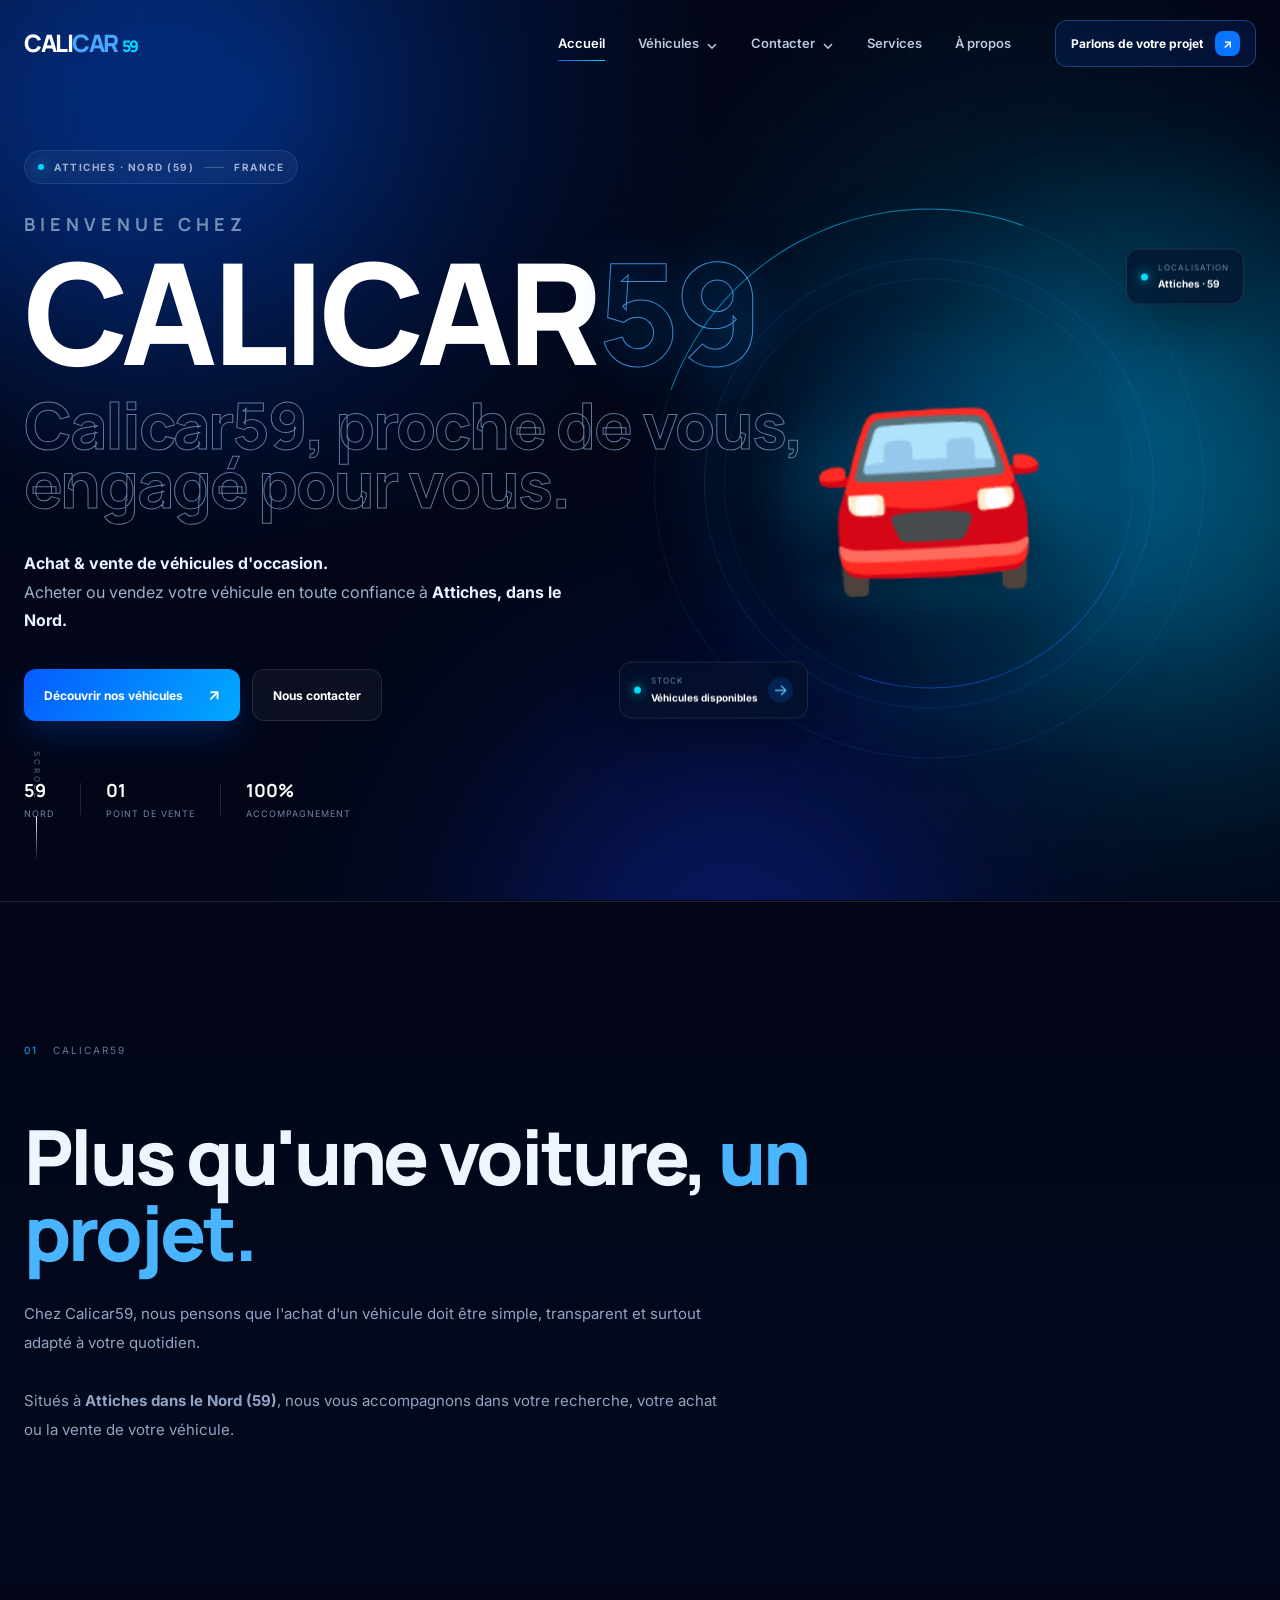
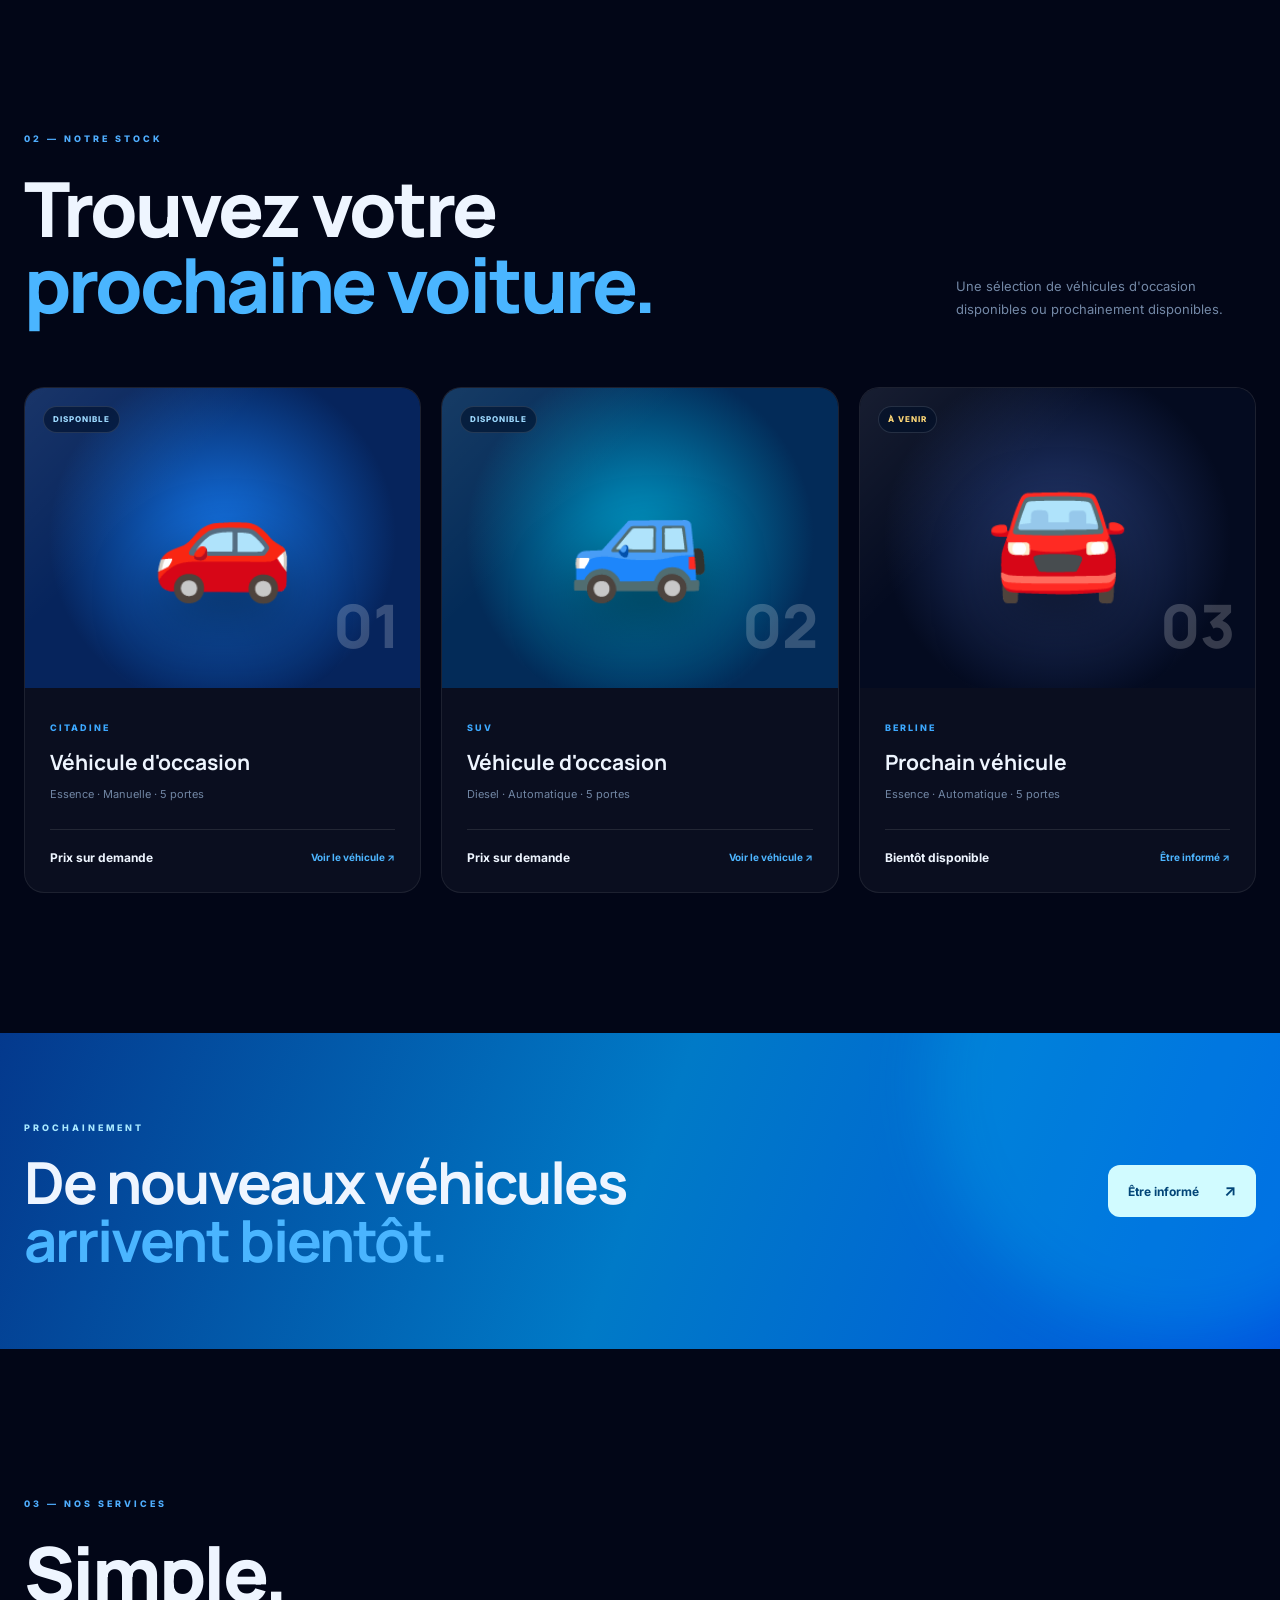
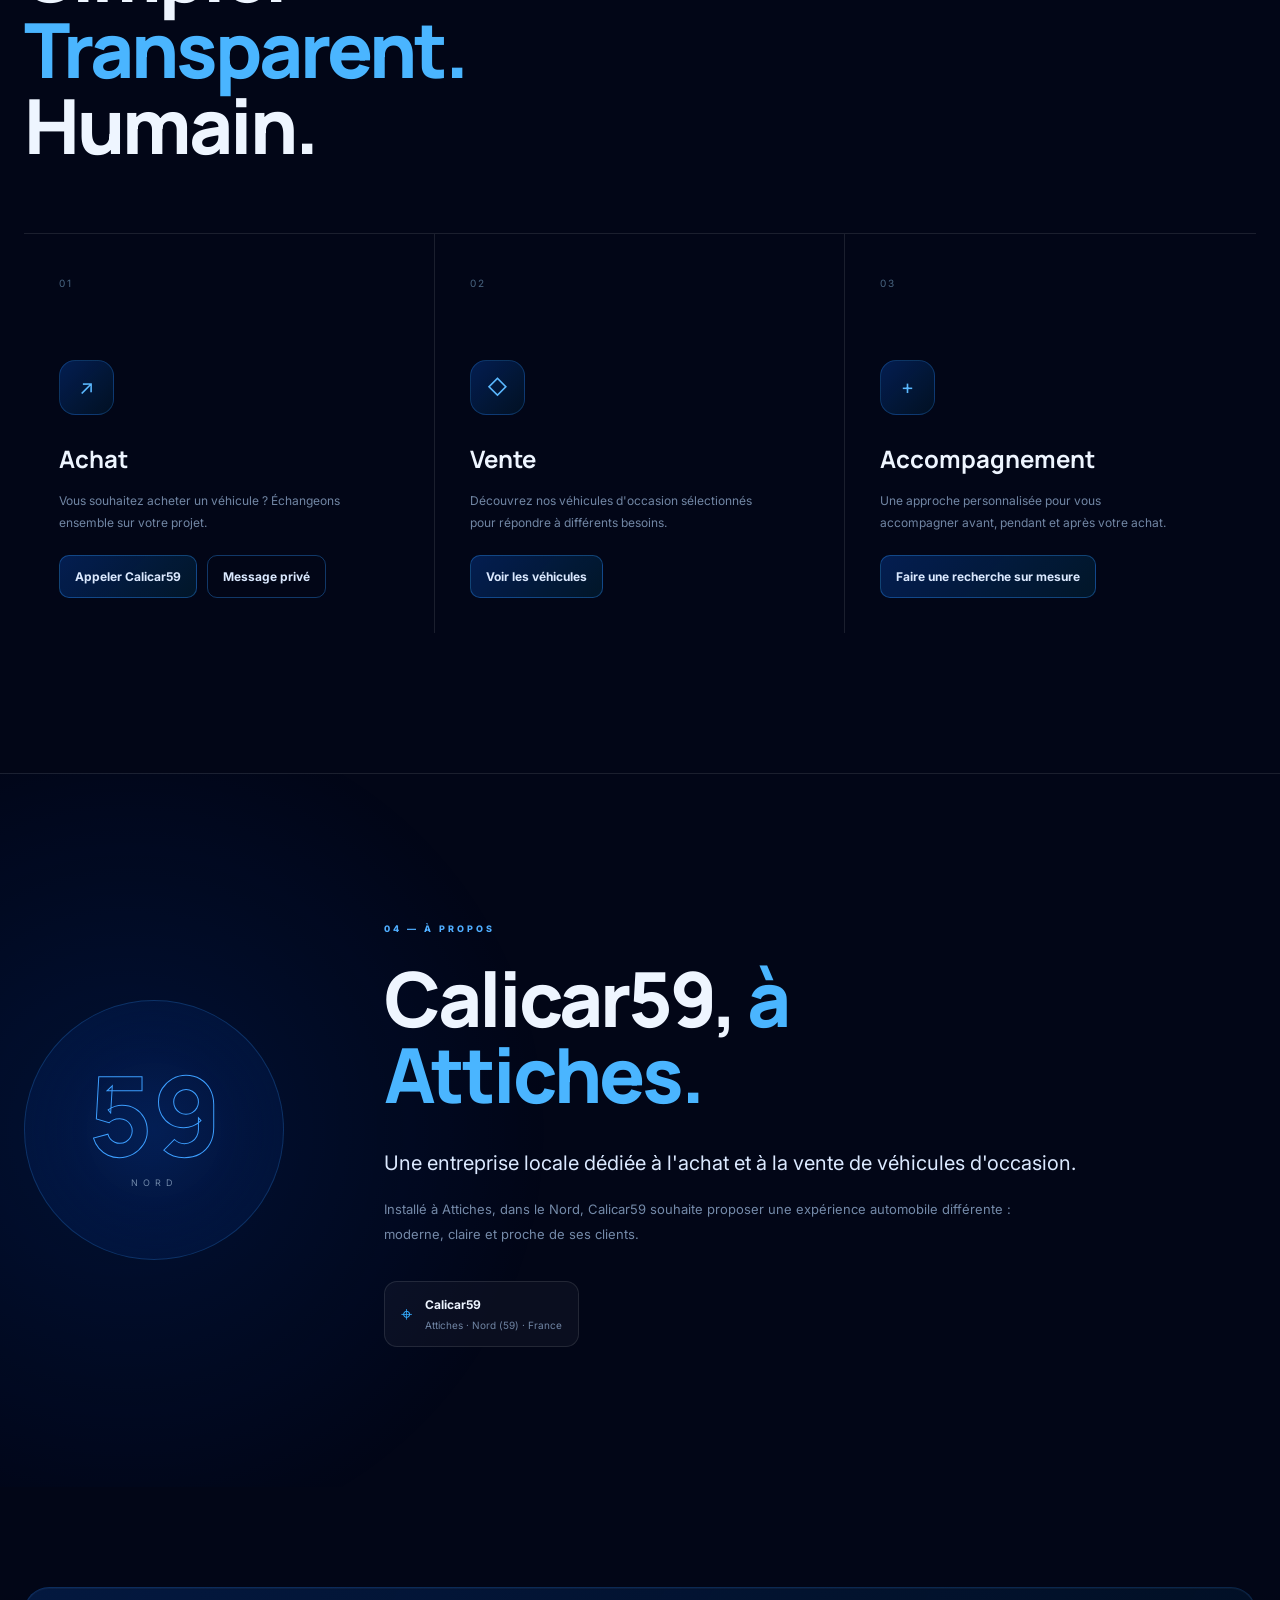
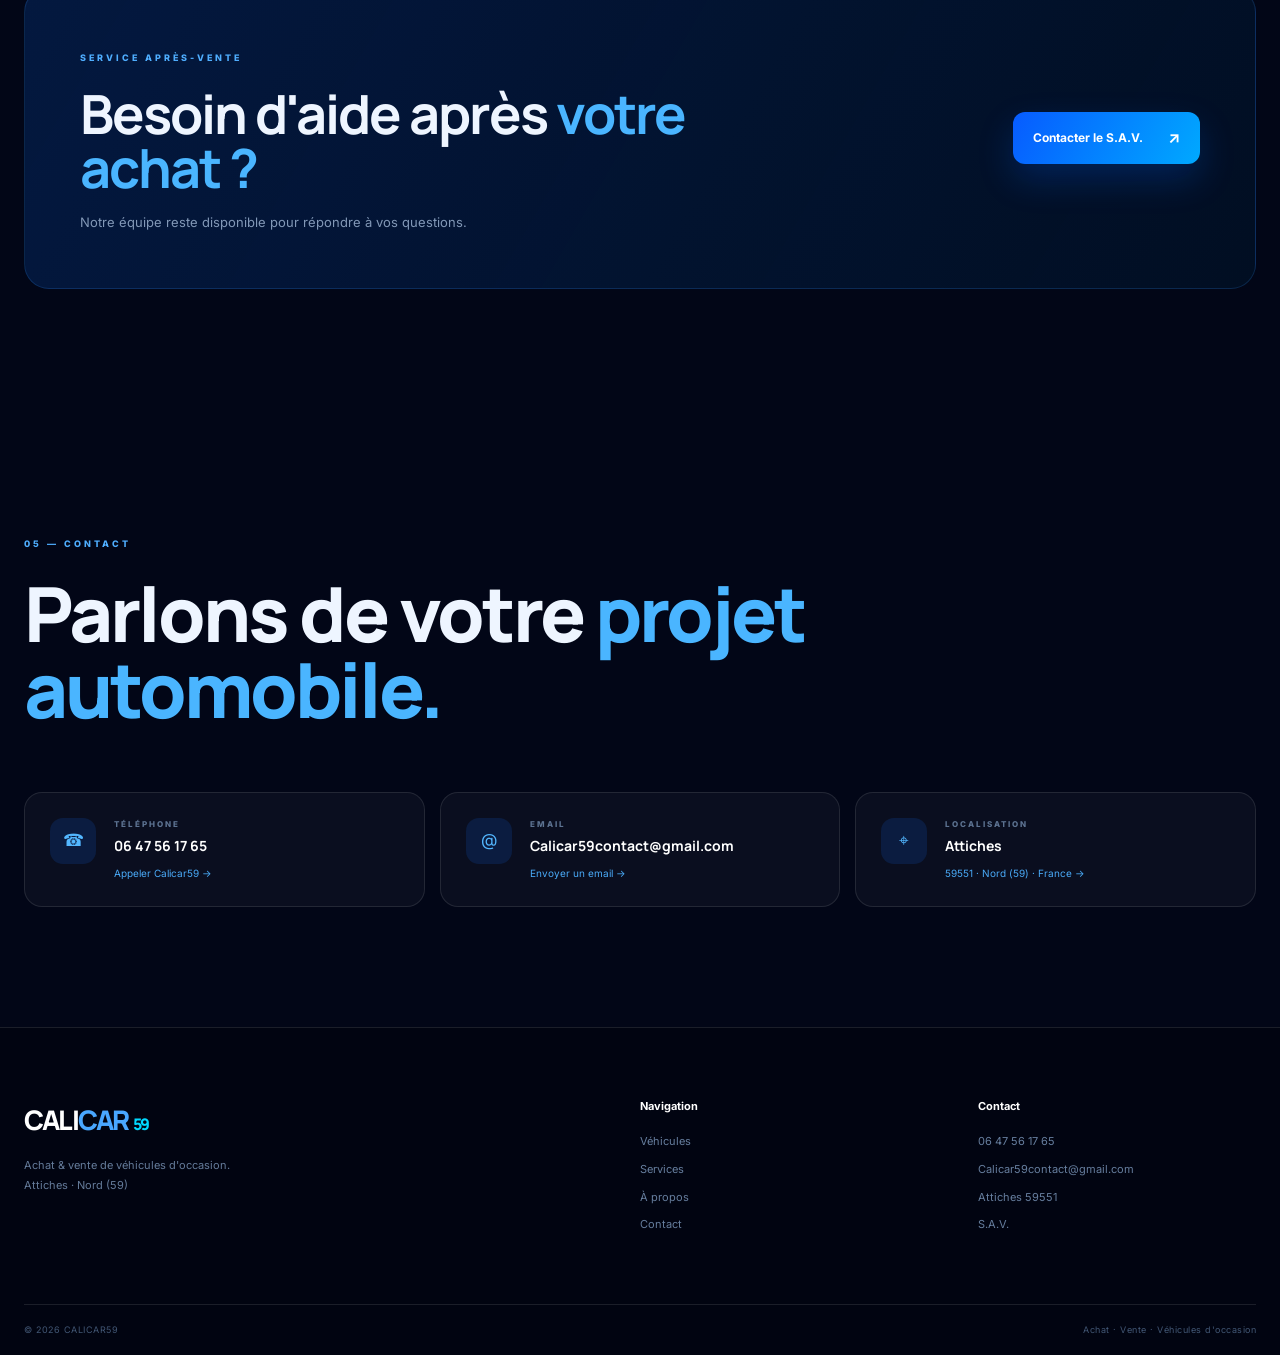
==== commit bc2c18e3: "Lien accompagnement vers recherche sur mesure" ====
--- a/index.html
+++ b/index.html
@@ -203,13 +203,10 @@
 
             </nav>
 
-            <a href="#contact" class="nav-cta">
-
-                <span>Parlons de votre projet</span>
-
-                <b>↗</b>
-
-            </a>
+            <a href="recherche.html" class="nav-cta">
+    <span>Parlons de votre projet</span>
+    <b>↗</b>
+</a>
 
             <button class="mobile-menu-button" aria-label="Menu">
 
@@ -876,11 +873,9 @@
 
                         <div class="service-actions">
 
-                            <a class="service-button" href="sav.html">
-
-                                Nous écrire en privé
-
-                            </a>
+                            <a class="service-button" href="recherche.html">
+    Faire une recherche sur mesure
+</a>
 
                         </div>
 
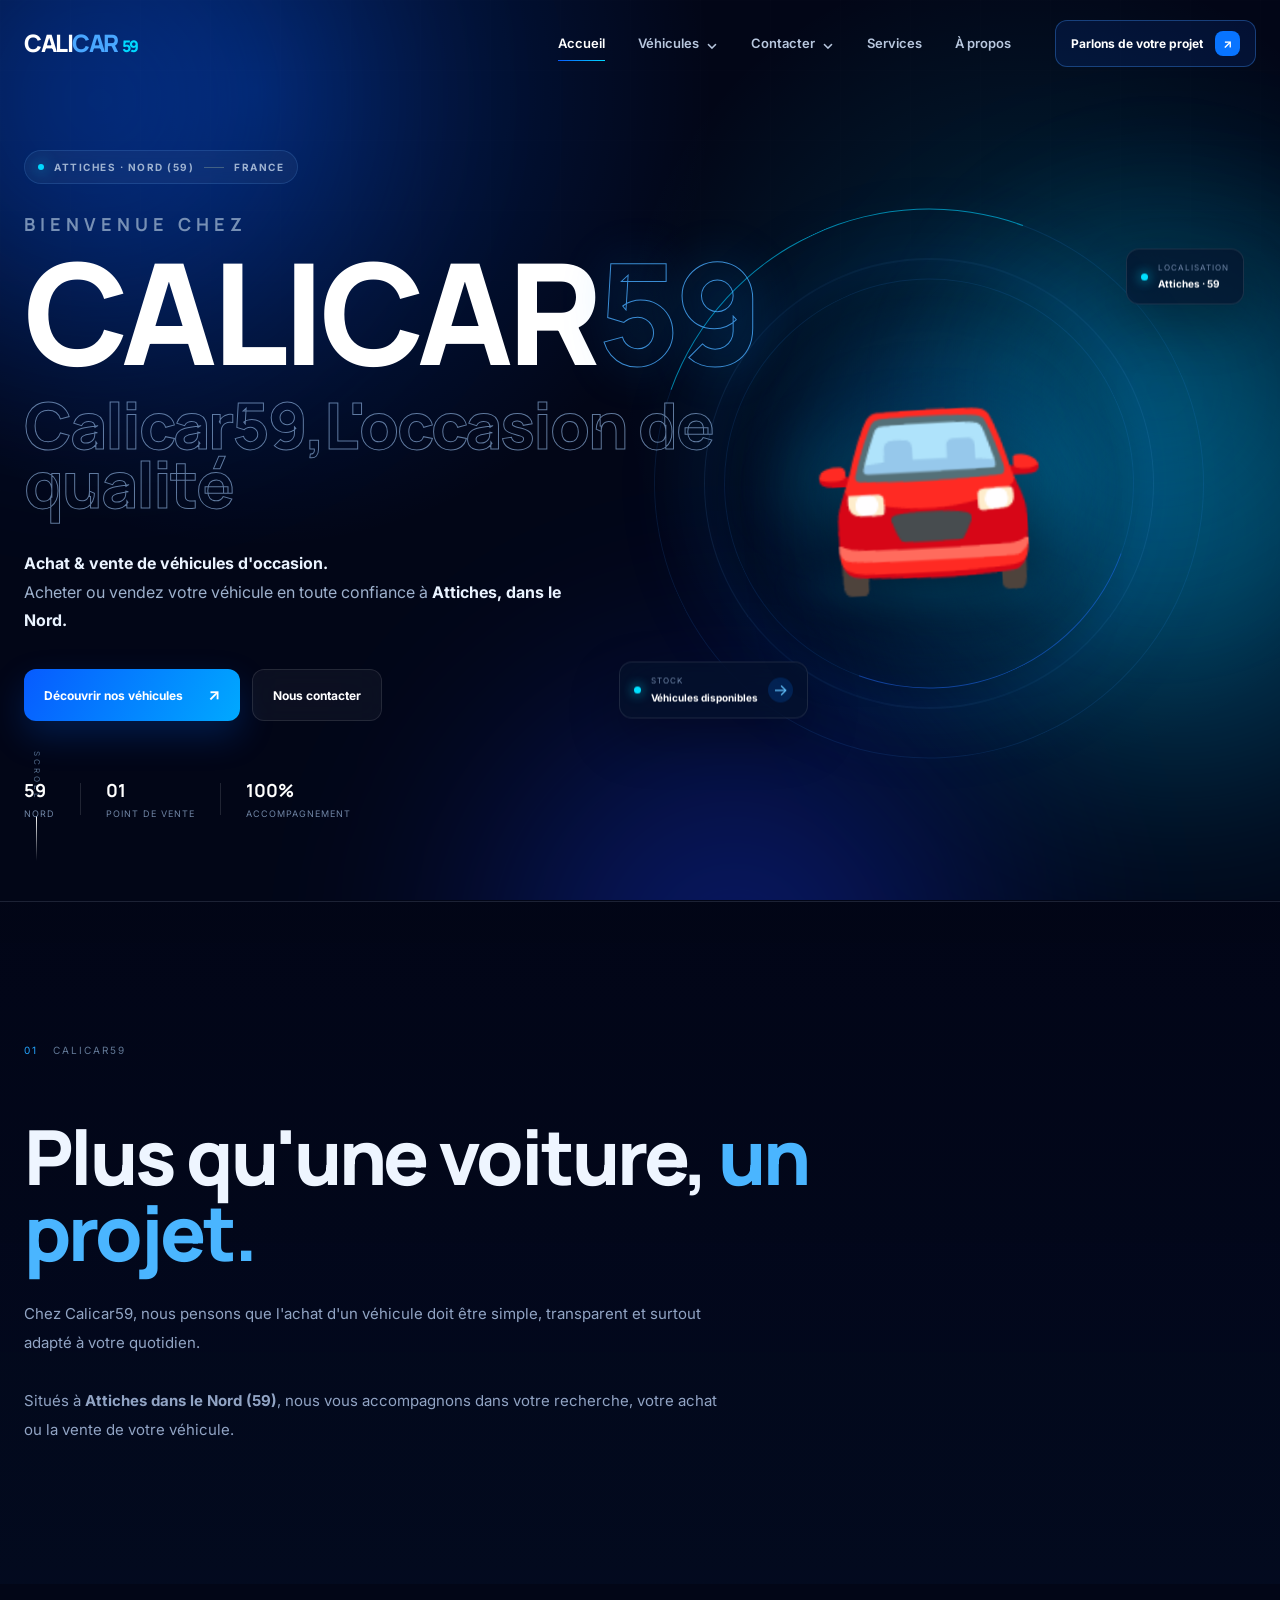
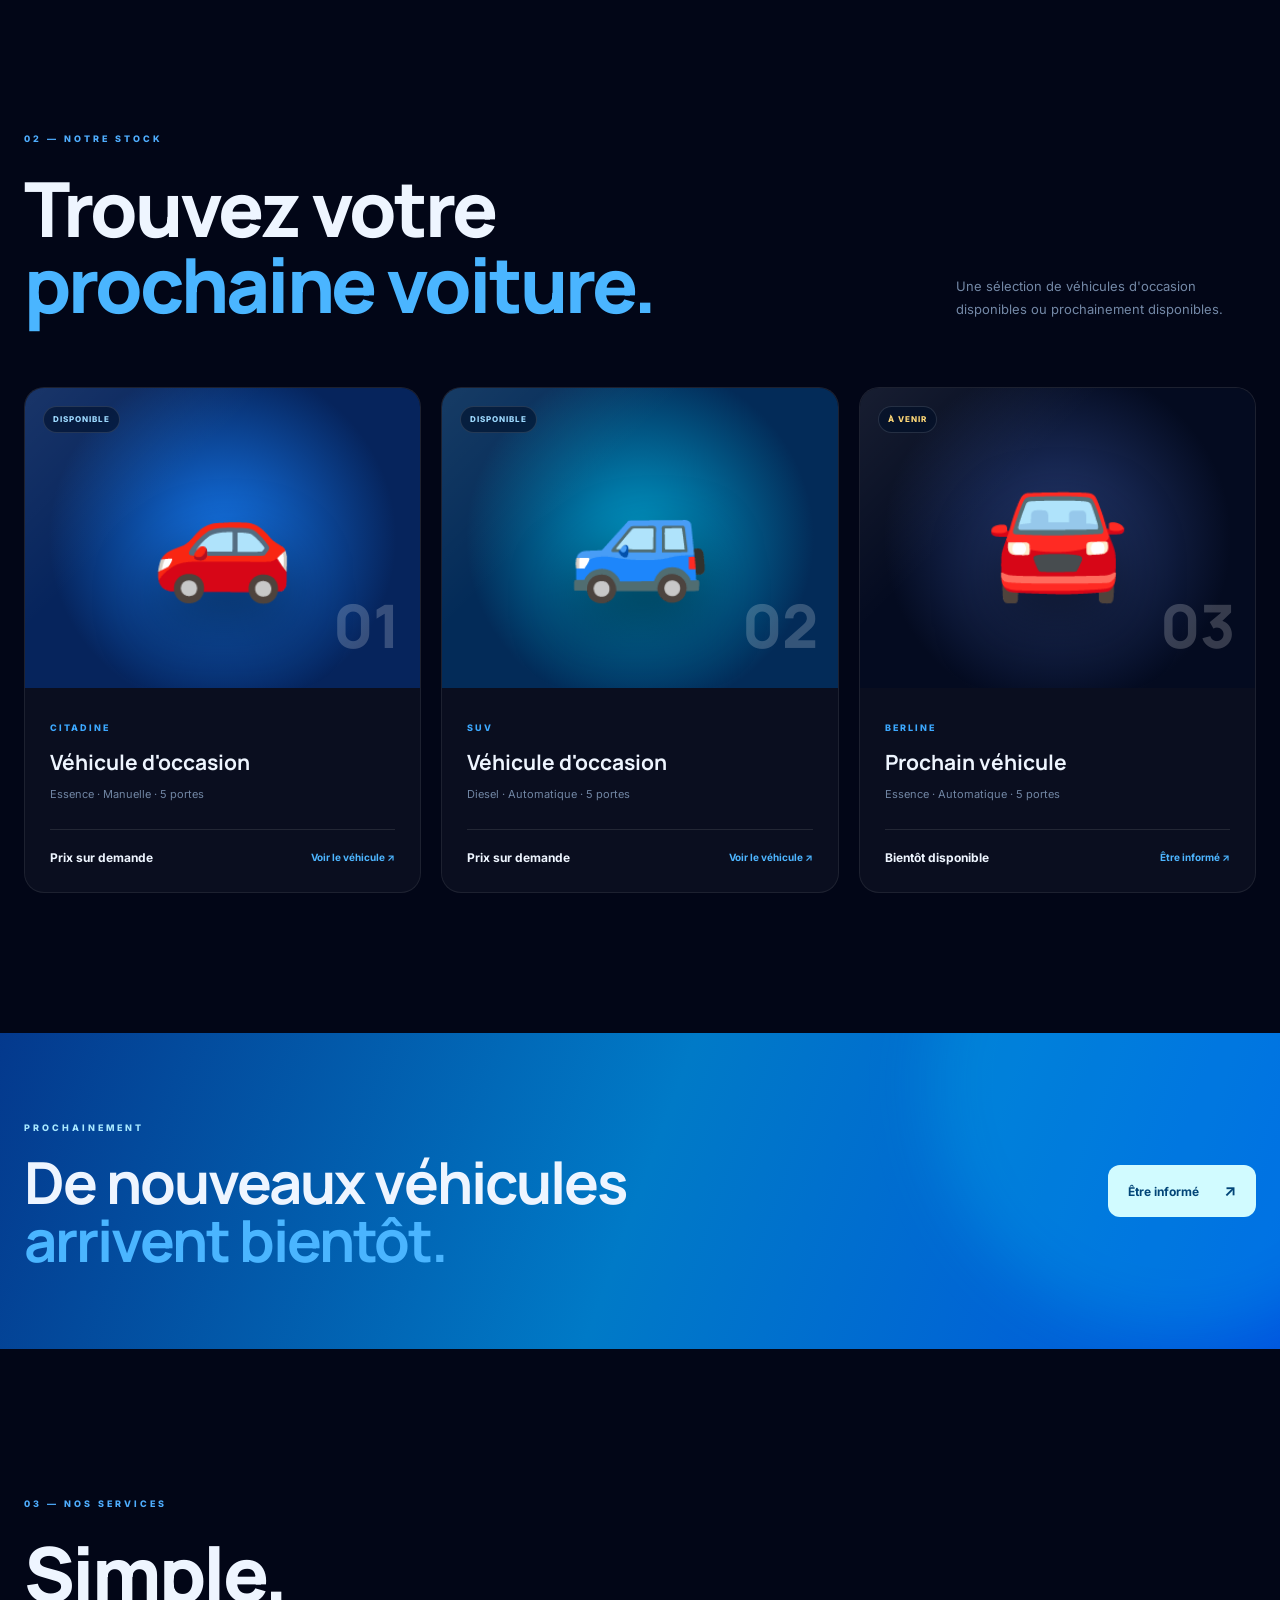
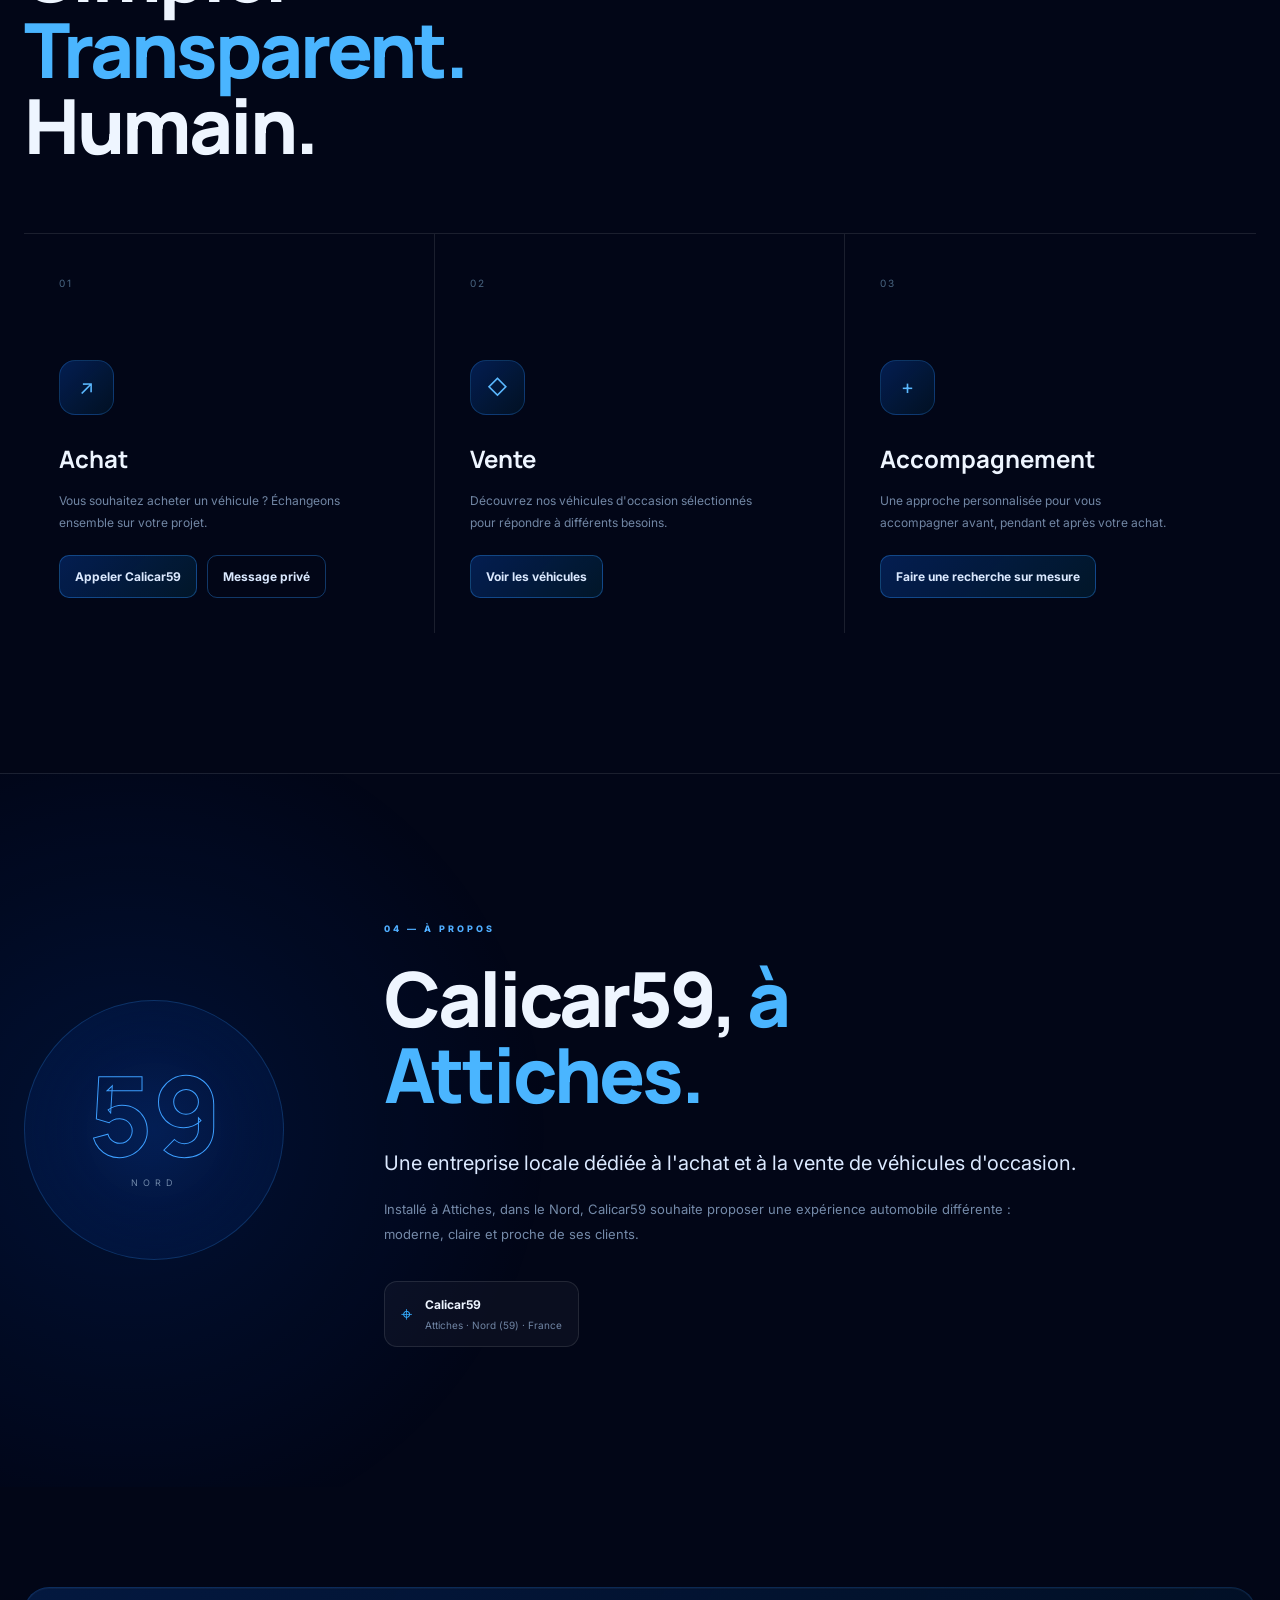
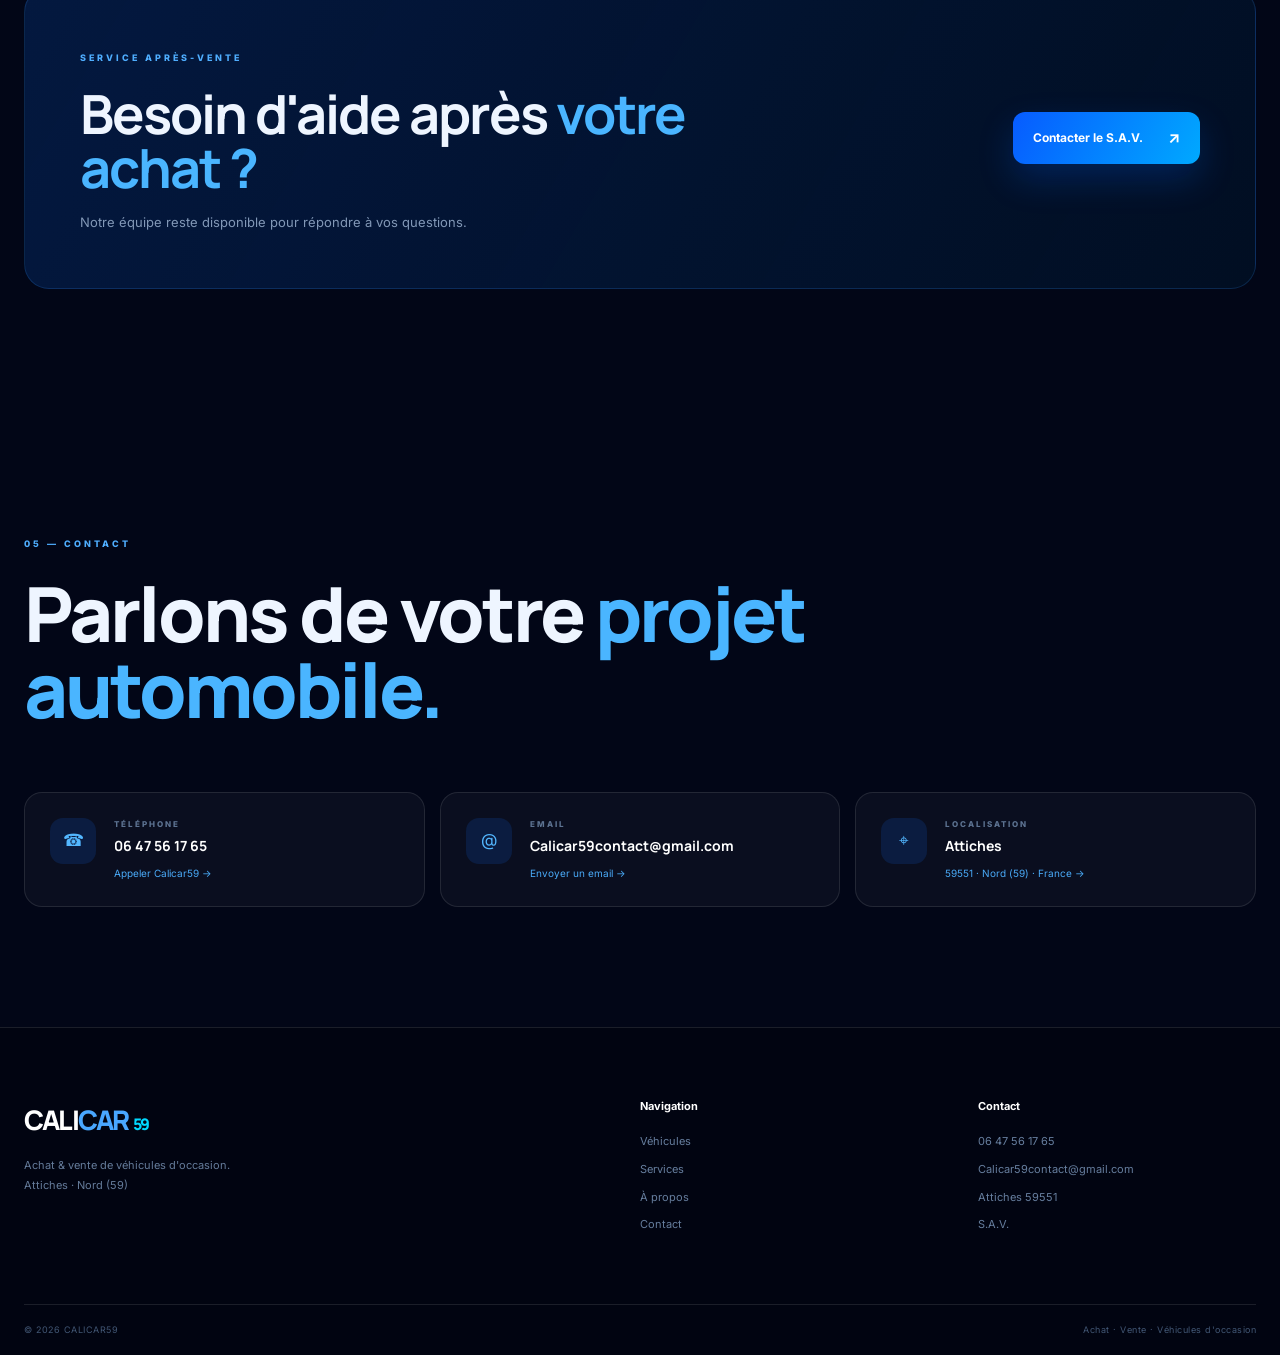
==== commit 91c4ffc9: "Mise a jour du slogan" ====
--- a/index.html
+++ b/index.html
@@ -268,7 +268,7 @@
 
                     <span class="title-outline">
 
-                        Calicar59, proche de vous, engagé pour vous.
+                        Calicar59,L'occasion de qualité 
 
                     </span>
 
